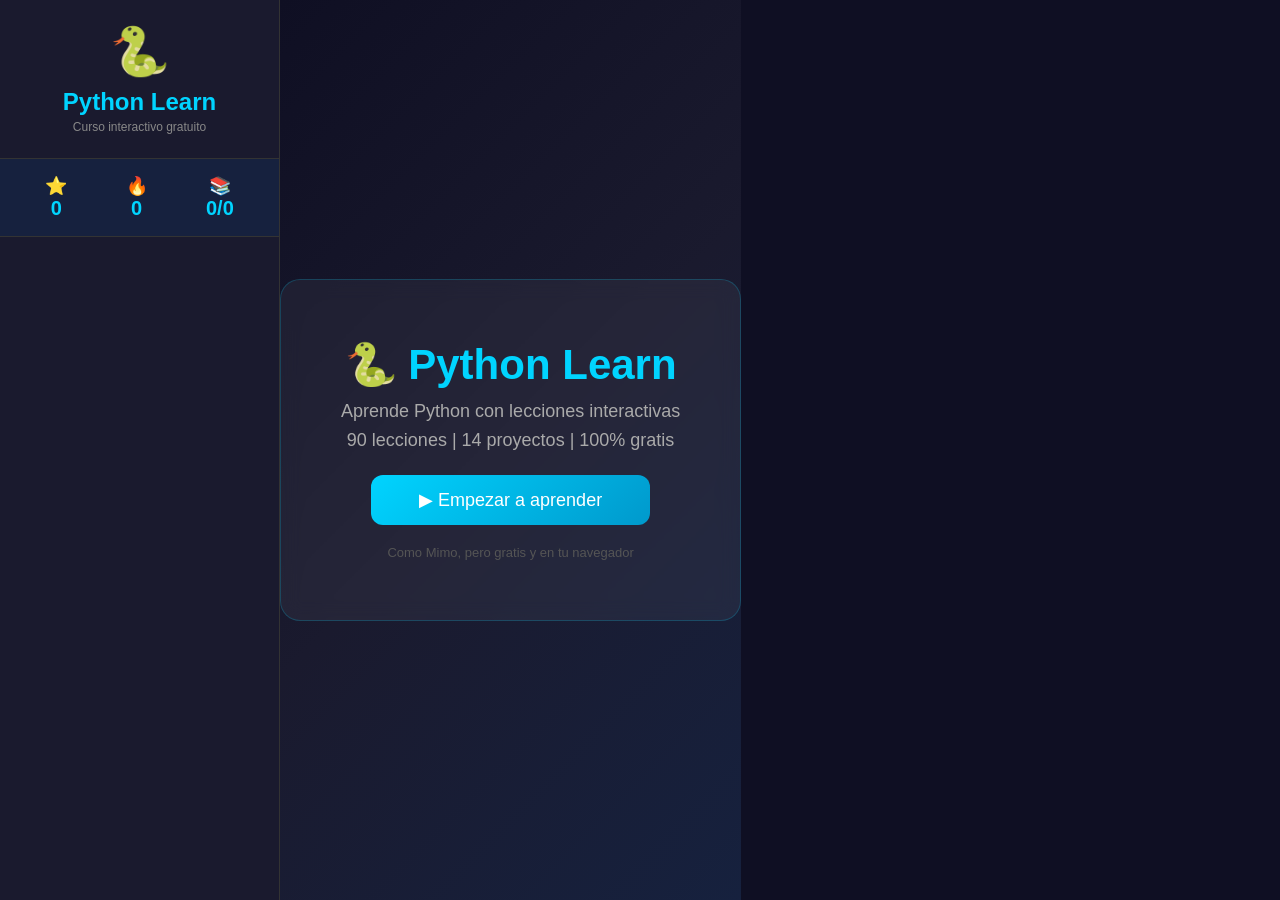
==== index.html @ ed65d41f "Deploy web app at root for GitHub Pages" ====
<!DOCTYPE html>
<html lang="es">
<head>
<meta charset="UTF-8">
<meta name="viewport" content="width=device-width, initial-scale=1.0">
<title>Python Learn - Curso Interactivo</title>
<style>
* { margin: 0; padding: 0; box-sizing: border-box; }
body { font-family: 'Segoe UI', Tahoma, sans-serif; background: #0f0f23; color: #e0e0e0; overflow: hidden; }
#app { display: flex; height: 100vh; }
.sidebar { width: 280px; background: #1a1a2e; border-right: 1px solid #333; display: flex; flex-direction: column; overflow-y: auto; }
.logo { padding: 24px 20px; text-align: center; border-bottom: 1px solid #333; }
.logo-icon { font-size: 48px; margin-bottom: 8px; }
.logo h1 { color: #00d4ff; font-size: 24px; }
.tagline { color: #888; font-size: 12px; margin-top: 4px; }
.stats { display: flex; justify-content: space-around; padding: 16px; background: #16213e; border-bottom: 1px solid #333; }
.stat-item { text-align: center; }
.stat-label { font-size: 18px; display: block; }
.stat-value { font-size: 20px; font-weight: bold; color: #00d4ff; }
.lesson-list { flex: 1; overflow-y: auto; padding: 8px; }
.lesson-item { padding: 12px 16px; margin: 4px 0; border-radius: 8px; cursor: pointer; transition: all 0.3s; }
.lesson-item:hover { background: #2a2a4a; }
.lesson-item.active { background: #0f3460; border-left: 3px solid #00d4ff; }
.lesson-item.completed { opacity: 0.6; }
.lesson-num { color: #00d4ff; font-weight: bold; font-size: 13px; }
.lesson-name { color: #e0e0e0; font-size: 14px; margin-top: 2px; }
.lesson-badge { display: inline-block; padding: 2px 8px; border-radius: 4px; font-size: 10px; margin-top: 4px; }
.badge-learn { background: #1e3a5f; color: #4fc3f7; }
.badge-practice { background: #2e7d32; color: #a5d6a7; }
.badge-project { background: #e65100; color: #ffcc80; }
.main { flex: 1; overflow-y: auto; }
.hero { display: flex; align-items: center; justify-content: center; height: 100vh; background: linear-gradient(135deg, #0f0f23 0%, #1a1a2e 50%, #16213e 100%); }
.hero-card { text-align: center; background: rgba(255,255,255,0.05); backdrop-filter: blur(10px); border-radius: 20px; padding: 60px; border: 1px solid rgba(0,212,255,0.2); max-width: 500px; }
.hero-card h2 { color: #00d4ff; font-size: 42px; margin-bottom: 12px; }
.hero-card p { color: #aaa; font-size: 18px; }
.hero-sub { color: #666; font-size: 14px; margin-top: 8px; }
.btn-primary { background: linear-gradient(135deg, #00d4ff, #0099cc); color: #fff; border: none; padding: 14px 48px; border-radius: 12px; font-size: 18px; cursor: pointer; margin-top: 24px; transition: all 0.3s; }
.btn-primary:hover { transform: scale(1.05); box-shadow: 0 4px 20px rgba(0,212,255,0.4); }
.lesson-view { padding: 24px; max-width: 800px; margin: 0 auto; }
.lesson-header { display: flex; align-items: center; margin-bottom: 24px; }
.btn-back { background: #333; color: #aaa; border: none; padding: 8px 16px; border-radius: 8px; cursor: pointer; font-size: 14px; }
.lesson-header h2 { color: #00d4ff; margin-left: 16px; font-size: 28px; }
.topic-card { background: rgba(255,255,255,0.05); border-radius: 12px; padding: 24px; margin: 16px 0; border: 1px solid #333; }
.topic-title { color: #fff; font-size: 20px; margin-bottom: 8px; }
.topic-desc { color: #888; font-size: 14px; margin-bottom: 16px; }
.exercise { background: #1e1e3a; border-radius: 8px; padding: 16px; margin: 12px 0; border-left: 3px solid #00d4ff; }
.exercise-title { color: #4fc3f7; font-size: 15px; margin-bottom: 8px; }
.exercise-hint { color: #666; font-size: 12px; margin-top: 8px; font-style: italic; }
.code-input { width: 100%; background: #0d0d1a; color: #00ff88; border: 1px solid #333; border-radius: 8px; padding: 12px; font-family: 'Consolas', monospace; font-size: 14px; margin-top: 8px; resize: vertical; min-height: 60px; }
.btn-run { background: #00d4ff; color: #fff; border: none; padding: 10px 24px; border-radius: 8px; cursor: pointer; font-size: 14px; margin-top: 8px; }
.btn-run:hover { background: #0099cc; }
.result-ok { color: #00ff88; font-weight: bold; margin-top: 8px; }
.result-error { color: #ff4444; font-weight: bold; margin-top: 8px; }
.progress-bar { height: 8px; background: #333; border-radius: 4px; margin: 12px 0; overflow: hidden; }
.progress-fill { height: 100%; background: linear-gradient(90deg, #00d4ff, #00ff88); border-radius: 4px; transition: width 0.5s; }
.lessons-grid { display: grid; grid-template-columns: repeat(auto-fill, minmax(200px, 1fr)); gap: 12px; margin-top: 16px; }
.lesson-grid-item { background: rgba(255,255,255,0.05); border-radius: 12px; padding: 16px; text-align: center; cursor: pointer; border: 1px solid #333; transition: all 0.3s; }
.lesson-grid-item:hover { border-color: #00d4ff; transform: translateY(-2px); }
.lesson-grid-item.completed { border-color: #00ff88; }
.lesson-grid-item .num { color: #00d4ff; font-size: 24px; font-weight: bold; }
.lesson-grid-item .name { color: #aaa; font-size: 12px; margin-top: 4px; }
.nav-bottom { display: flex; justify-content: space-around; padding: 16px; background: #1a1a2e; border-top: 1px solid #333; }
.nav-btn { background: none; border: none; color: #666; font-size: 20px; cursor: pointer; padding: 8px; }
.nav-btn.active { color: #00d4ff; }
</style>
</head>
<body>
<div id="app">
<nav class="sidebar">
<div class="logo">
<div class="logo-icon">🐍</div>
<h1>Python Learn</h1>
<p class="tagline">Curso interactivo gratuito</p>
</div>
<div class="stats">
<div class="stat-item"><span class="stat-label">⭐</span><span class="stat-value" id="score">0</span></div>
<div class="stat-item"><span class="stat-label">🔥</span><span class="stat-value" id="streak">0</span></div>
<div class="stat-item"><span class="stat-label">📚</span><span class="stat-value" id="progress">0/0</span></div>
</div>
<div class="lesson-list" id="lessonList"></div>
</nav>
<main class="content">
<div class="hero" id="hero">
<div class="hero-card">
<h2>🐍 Python Learn</h2>
<p>Aprende Python con lecciones interactivas</p>
<p class="hero-sub">90 lecciones | 14 proyectos | 100% gratis</p>
<button onclick="startCourse()" class="btn-primary">▶ Empezar a aprender</button>
<div style="margin-top:20px;color:#555;font-size:13px">Como Mimo, pero gratis y en tu navegador</div>
</div>
</div>
<div class="lesson-view" id="lessonView" style="display:none">
<div class="lesson-header">
<button onclick="goBack()" class="btn-back">← Volver al inicio</button>
<h2 id="lessonTitle"></h2>
</div>
<div class="progress-bar"><div class="progress-fill" id="progressFill" style="width:0%"></div></div>
<div class="lessons-grid" id="lessonsGrid"></div>
<div id="lessonDetail" style="display:none"></div>
</div>
</main>
</div>
<script src="app.js"></script>
</body>
</html>
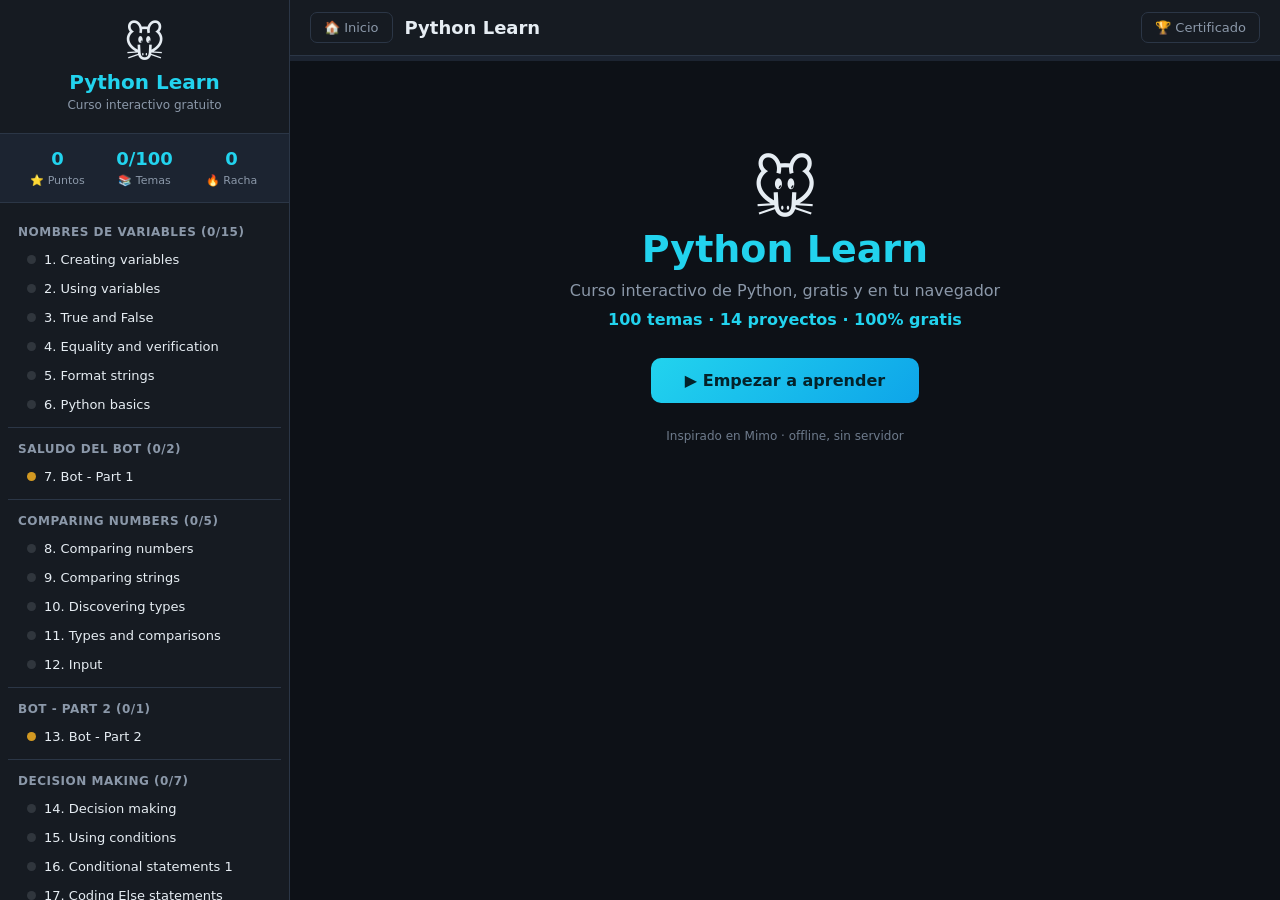
==== commit 36789af4: "Rebuild standalone web app at root" ====
--- a/index.html
+++ b/index.html
@@ -1,105 +1,257 @@
 <!DOCTYPE html>
 <html lang="es">
 <head>
-<meta charset="UTF-8">
-<meta name="viewport" content="width=device-width, initial-scale=1.0">
-<title>Python Learn - Curso Interactivo</title>
+<meta charset="utf-8">
+<meta name="viewport" content="width=device-width,initial-scale=1">
+<title>Python Learn - Curso Interactivo Gratuito</title>
 <style>
-* { margin: 0; padding: 0; box-sizing: border-box; }
-body { font-family: 'Segoe UI', Tahoma, sans-serif; background: #0f0f23; color: #e0e0e0; overflow: hidden; }
-#app { display: flex; height: 100vh; }
-.sidebar { width: 280px; background: #1a1a2e; border-right: 1px solid #333; display: flex; flex-direction: column; overflow-y: auto; }
-.logo { padding: 24px 20px; text-align: center; border-bottom: 1px solid #333; }
-.logo-icon { font-size: 48px; margin-bottom: 8px; }
-.logo h1 { color: #00d4ff; font-size: 24px; }
-.tagline { color: #888; font-size: 12px; margin-top: 4px; }
-.stats { display: flex; justify-content: space-around; padding: 16px; background: #16213e; border-bottom: 1px solid #333; }
-.stat-item { text-align: center; }
-.stat-label { font-size: 18px; display: block; }
-.stat-value { font-size: 20px; font-weight: bold; color: #00d4ff; }
-.lesson-list { flex: 1; overflow-y: auto; padding: 8px; }
-.lesson-item { padding: 12px 16px; margin: 4px 0; border-radius: 8px; cursor: pointer; transition: all 0.3s; }
-.lesson-item:hover { background: #2a2a4a; }
-.lesson-item.active { background: #0f3460; border-left: 3px solid #00d4ff; }
-.lesson-item.completed { opacity: 0.6; }
-.lesson-num { color: #00d4ff; font-weight: bold; font-size: 13px; }
-.lesson-name { color: #e0e0e0; font-size: 14px; margin-top: 2px; }
-.lesson-badge { display: inline-block; padding: 2px 8px; border-radius: 4px; font-size: 10px; margin-top: 4px; }
-.badge-learn { background: #1e3a5f; color: #4fc3f7; }
-.badge-practice { background: #2e7d32; color: #a5d6a7; }
-.badge-project { background: #e65100; color: #ffcc80; }
-.main { flex: 1; overflow-y: auto; }
-.hero { display: flex; align-items: center; justify-content: center; height: 100vh; background: linear-gradient(135deg, #0f0f23 0%, #1a1a2e 50%, #16213e 100%); }
-.hero-card { text-align: center; background: rgba(255,255,255,0.05); backdrop-filter: blur(10px); border-radius: 20px; padding: 60px; border: 1px solid rgba(0,212,255,0.2); max-width: 500px; }
-.hero-card h2 { color: #00d4ff; font-size: 42px; margin-bottom: 12px; }
-.hero-card p { color: #aaa; font-size: 18px; }
-.hero-sub { color: #666; font-size: 14px; margin-top: 8px; }
-.btn-primary { background: linear-gradient(135deg, #00d4ff, #0099cc); color: #fff; border: none; padding: 14px 48px; border-radius: 12px; font-size: 18px; cursor: pointer; margin-top: 24px; transition: all 0.3s; }
-.btn-primary:hover { transform: scale(1.05); box-shadow: 0 4px 20px rgba(0,212,255,0.4); }
-.lesson-view { padding: 24px; max-width: 800px; margin: 0 auto; }
-.lesson-header { display: flex; align-items: center; margin-bottom: 24px; }
-.btn-back { background: #333; color: #aaa; border: none; padding: 8px 16px; border-radius: 8px; cursor: pointer; font-size: 14px; }
-.lesson-header h2 { color: #00d4ff; margin-left: 16px; font-size: 28px; }
-.topic-card { background: rgba(255,255,255,0.05); border-radius: 12px; padding: 24px; margin: 16px 0; border: 1px solid #333; }
-.topic-title { color: #fff; font-size: 20px; margin-bottom: 8px; }
-.topic-desc { color: #888; font-size: 14px; margin-bottom: 16px; }
-.exercise { background: #1e1e3a; border-radius: 8px; padding: 16px; margin: 12px 0; border-left: 3px solid #00d4ff; }
-.exercise-title { color: #4fc3f7; font-size: 15px; margin-bottom: 8px; }
-.exercise-hint { color: #666; font-size: 12px; margin-top: 8px; font-style: italic; }
-.code-input { width: 100%; background: #0d0d1a; color: #00ff88; border: 1px solid #333; border-radius: 8px; padding: 12px; font-family: 'Consolas', monospace; font-size: 14px; margin-top: 8px; resize: vertical; min-height: 60px; }
-.btn-run { background: #00d4ff; color: #fff; border: none; padding: 10px 24px; border-radius: 8px; cursor: pointer; font-size: 14px; margin-top: 8px; }
-.btn-run:hover { background: #0099cc; }
-.result-ok { color: #00ff88; font-weight: bold; margin-top: 8px; }
-.result-error { color: #ff4444; font-weight: bold; margin-top: 8px; }
-.progress-bar { height: 8px; background: #333; border-radius: 4px; margin: 12px 0; overflow: hidden; }
-.progress-fill { height: 100%; background: linear-gradient(90deg, #00d4ff, #00ff88); border-radius: 4px; transition: width 0.5s; }
-.lessons-grid { display: grid; grid-template-columns: repeat(auto-fill, minmax(200px, 1fr)); gap: 12px; margin-top: 16px; }
-.lesson-grid-item { background: rgba(255,255,255,0.05); border-radius: 12px; padding: 16px; text-align: center; cursor: pointer; border: 1px solid #333; transition: all 0.3s; }
-.lesson-grid-item:hover { border-color: #00d4ff; transform: translateY(-2px); }
-.lesson-grid-item.completed { border-color: #00ff88; }
-.lesson-grid-item .num { color: #00d4ff; font-size: 24px; font-weight: bold; }
-.lesson-grid-item .name { color: #aaa; font-size: 12px; margin-top: 4px; }
-.nav-bottom { display: flex; justify-content: space-around; padding: 16px; background: #1a1a2e; border-top: 1px solid #333; }
-.nav-btn { background: none; border: none; color: #666; font-size: 20px; cursor: pointer; padding: 8px; }
-.nav-btn.active { color: #00d4ff; }
+*{margin:0;padding:0;box-sizing:border-box}
+:root{--bg:#0d1117;--panel:#161b22;--panel2:#1c2431;--line:#2b3646;--txt:#e6edf3;--dim:#8b98a9;--cyan:#22d3ee;--green:#3fb950;--yel:#d29922;--pur:#a371f7;--red:#f85149}
+body{font-family:system-ui,-apple-system,"Segoe UI",Roboto,sans-serif;background:var(--bg);color:var(--txt)}
+button{font-family:inherit;cursor:pointer}
+#layout{display:flex;min-height:100vh}
+aside{width:290px;flex-shrink:0;background:var(--panel);border-right:1px solid var(--line);display:flex;flex-direction:column;position:sticky;top:0;height:100vh}
+.brand{padding:20px;border-bottom:1px solid var(--line);text-align:center}
+.brand .logo{font-size:40px}
+.brand h1{font-size:20px;color:var(--cyan);margin-top:4px}
+.brand small{color:var(--dim);font-size:12px}
+.hud{display:grid;grid-template-columns:repeat(3,1fr);padding:14px;background:var(--panel2);border-bottom:1px solid var(--line);text-align:center}
+.hud b{display:block;font-size:18px;color:var(--cyan)}
+.hud span{font-size:11px;color:var(--dim)}
+#secList{flex:1;overflow-y:auto;padding:8px}
+.sec{border-bottom:1px solid var(--line);padding:8px 10px}
+.sec h3{font-size:12px;color:var(--dim);text-transform:uppercase;letter-spacing:.5px;margin:6px 0}
+.sec a{display:flex;gap:8px;align-items:center;padding:7px 9px;border-radius:6px;color:var(--txt);text-decoration:none;font-size:13px}
+.sec a:hover{background:var(--panel2)}
+.sec a.on{background:#1f6feb33;border-left:3px solid var(--cyan)}
+.dot{width:9px;height:9px;border-radius:50%;background:#30363d;flex-shrink:0}
+.dot.done{background:var(--green)}
+.dot.proj{background:var(--yel)}
+main{flex:1;min-width:0;display:flex;flex-direction:column}
+#top{display:flex;align-items:center;gap:12px;padding:12px 20px;border-bottom:1px solid var(--line);background:var(--panel);position:sticky;top:0;z-index:5}
+#top h2{font-size:18px;flex:1}
+.ghost{background:transparent;border:1px solid var(--line);color:var(--dim);padding:7px 13px;border-radius:7px;font-size:13px}
+.ghost:hover{border-color:var(--cyan);color:var(--cyan)}
+.bar{height:5px;background:var(--panel2)}
+.bar div{height:100%;background:linear-gradient(90deg,var(--cyan),var(--green));transition:width .4s}
+#body{flex:1;padding:22px;max-width:920px;width:100%;margin:0 auto}
+.hero{text-align:center;padding:70px 20px}
+.hero h2{font-size:38px;color:var(--cyan)}
+.hero p{color:var(--dim);margin:10px 0}
+.btn{background:linear-gradient(135deg,#22d3ee,#0ea5e9);border:0;color:#04222a;font-weight:700;padding:13px 34px;border-radius:10px;font-size:16px}
+.btn:hover{filter:brightness(1.1)}
+.card{background:var(--panel);border:1px solid var(--line);border-radius:12px;padding:20px;margin-bottom:16px}
+.card h3{color:#fff;font-size:19px;margin-bottom:6px}
+.card .desc{color:var(--dim);font-size:14px}
+.badge{display:inline-block;padding:2px 9px;border-radius:20px;font-size:11px;font-weight:600}
+.b-learn{background:#1f4b7355;color:#58a6ff}
+.b-prac{background:#2d6a3555;color:var(--green)}
+.b-proj{background:#6b4a1455;color:var(--yel)}
+pre{background:#010409;border:1px solid var(--line);border-radius:9px;padding:14px;overflow-x:auto;font-family:Consolas,Monaco,monospace;font-size:13px;color:#7ee787;line-height:1.6}
+.ex{background:var(--panel2);border-left:3px solid var(--cyan);border-radius:0 9px 9px 0;padding:14px;margin:12px 0}
+.ex .q{font-weight:600;margin-bottom:8px}
+.ex .h{color:var(--dim);font-size:13px;margin-top:8px}
+.ex .h b{color:var(--yel)}
+textarea{width:100%;background:#010409;color:#7ee787;border:1px solid var(--line);border-radius:8px;padding:11px;font-family:Consolas,Monaco,monospace;font-size:13px;min-height:70px;resize:vertical}
+textarea:focus{outline:none;border-color:var(--cyan)}
+.row{display:flex;gap:8px;margin-top:9px;flex-wrap:wrap}
+.ok{color:var(--green);font-weight:600;margin-top:8px}
+.no{color:var(--red);font-weight:600;margin-top:8px}
+.nav{display:flex;gap:9px;margin-top:18px;flex-wrap:wrap}
+.grid{display:grid;grid-template-columns:repeat(auto-fill,minmax(150px,1fr));gap:11px}
+.tcard{background:var(--panel2);border:1px solid var(--line);border-radius:10px;padding:15px;text-align:center}
+.tcard:hover{border-color:var(--cyan)}
+.tcard.ok{border-color:var(--green)}
+.tcard .n{font-size:19px;font-weight:700;color:var(--cyan)}
+.tcard.ok .n{color:var(--green)}
+.tcard .t{font-size:12px;color:var(--dim);margin-top:5px}
+.gridlessons{display:grid;grid-template-columns:repeat(auto-fill,minmax(190px,1fr));gap:11px}
+.lcard{background:var(--panel2);border:1px solid var(--line);border-radius:10px;padding:15px;text-align:center}
+.lcard:hover{border-color:var(--cyan)}
+.lcard .n{font-size:22px;font-weight:700;color:var(--cyan)}
+.lcard .t{font-size:12px;color:var(--dim);margin:5px 0}
+.cert{text-align:center;padding:44px;background:linear-gradient(135deg,#161b22,#1f2937);border:2px solid var(--yel);border-radius:14px}
+.cert h2{color:var(--yel);font-size:28px}
+.cert p{color:var(--dim);margin:9px 0}
+@media(max-width:800px){#layout{flex-direction:column}aside{width:100%;height:auto;position:relative}#secList{max-height:210px}#body{padding:15px}.hero h2{font-size:27px}}
 </style>
 </head>
 <body>
-<div id="app">
-<nav class="sidebar">
-<div class="logo">
-<div class="logo-icon">🐍</div>
-<h1>Python Learn</h1>
-<p class="tagline">Curso interactivo gratuito</p>
-</div>
-<div class="stats">
-<div class="stat-item"><span class="stat-label">⭐</span><span class="stat-value" id="score">0</span></div>
-<div class="stat-item"><span class="stat-label">🔥</span><span class="stat-value" id="streak">0</span></div>
-<div class="stat-item"><span class="stat-label">📚</span><span class="stat-value" id="progress">0/0</span></div>
-</div>
-<div class="lesson-list" id="lessonList"></div>
-</nav>
-<main class="content">
-<div class="hero" id="hero">
-<div class="hero-card">
-<h2>🐍 Python Learn</h2>
-<p>Aprende Python con lecciones interactivas</p>
-<p class="hero-sub">90 lecciones | 14 proyectos | 100% gratis</p>
-<button onclick="startCourse()" class="btn-primary">▶ Empezar a aprender</button>
-<div style="margin-top:20px;color:#555;font-size:13px">Como Mimo, pero gratis y en tu navegador</div>
-</div>
-</div>
-<div class="lesson-view" id="lessonView" style="display:none">
-<div class="lesson-header">
-<button onclick="goBack()" class="btn-back">← Volver al inicio</button>
-<h2 id="lessonTitle"></h2>
-</div>
-<div class="progress-bar"><div class="progress-fill" id="progressFill" style="width:0%"></div></div>
-<div class="lessons-grid" id="lessonsGrid"></div>
-<div id="lessonDetail" style="display:none"></div>
-</div>
+<div id="layout">
+<aside>
+  <div class="brand">
+    <div class="logo">&#128045;</div>
+    <h1>Python Learn</h1>
+    <small>Curso interactivo gratuito</small>
+  </div>
+  <div class="hud">
+    <div><b id="hScore">0</b><span>&#11088; Puntos</span></div>
+    <div><b id="hDone">0</b><span>&#128218; Temas</span></div>
+    <div><b id="hStreak">0</b><span>&#128293; Racha</span></div>
+  </div>
+  <div id="secList"></div>
+</aside>
+<main>
+  <div id="top">
+    <button class="ghost" onclick="goHome()">&#127968; Inicio</button>
+    <h2 id="ttl">Python Learn</h2>
+    <button class="ghost" onclick="showCert()">&#127942; Certificado</button>
+  </div>
+  <div class="bar"><div id="pfill" style="width:0%"></div></div>
+  <div id="body"></div>
 </main>
 </div>
-<script src="app.js"></script>
+<script>
+var COURSE = {"1": {"title": "Creating variables", "exercises": [{"question": "Create a variable 'name' with your name and print it", "answer": "name = \"Ana\"\nprint(name)", "hint": "Use assignment and print()"}], "topics": [{"title": "Nombres de variables", "description": "Elige nombres descriptivos para tus variables", "exercises": [{"question": "name = \"Ana\"\nprint(name)", "answer": "Use meaningful variable names", "hint": "Follow Python naming rules"}]}, {"title": "Valores de variables", "description": "Asigna diferentes tipos de datos", "exercises": [{"question": "age = 25\nheight = 1.70\nprint(age, height)", "answer": "Assign int, float, string", "hint": "Each variable holds one value"}]}, {"title": "Consola", "description": "Usa print() para mostrar valores", "exercises": [{"question": "print(\"Hello World\")", "answer": "Use print() function", "hint": "Text must be inside quotes"}]}]}, "2": {"title": "Using variables", "exercises": [{"question": "Create a=5 and b=3, print sum and difference", "answer": "a = 5\nb = 3\nprint(a + b)\nprint(a - b)", "hint": "Assign then use + and -"}], "topics": [{"title": "Operaciones con variables", "description": "Suma, resta, multiplica y divide", "exercises": [{"question": "a = 10\nb = 3\nprint(a + b, a - b, a * b, a / b)", "answer": "Use + - * / operators", "hint": "Operators work like math"}]}, {"title": "Reasignación", "description": "Cambia el valor de una variable", "exercises": [{"question": "x = 5\nx = 10\nprint(x)", "answer": "Just assign a new value", "hint": "Variables can change"}]}]}, "3": {"title": "True and False", "exercises": [{"question": "Create a boolean 'is_raining' and print it", "answer": "is_raining = True\nprint(is_raining)", "hint": "Use True or False"}], "topics": [{"title": "Verdadero y falso", "description": "Entiende los valores booleanos", "exercises": [{"question": "is_active = True\nprint(is_active)", "answer": "Use True or False (capital)", "hint": "Only two possible values"}]}, {"title": "Comparaciones booleanas", "description": "Compara valores para obtener True/False", "exercises": [{"question": "print(5 > 3)\nprint(5 == 5)\nprint(5 != 3)", "answer": "Use >, ==, != operators", "hint": "Comparison returns True or False"}]}]}, "4": {"title": "Equality and verification", "exercises": [{"question": "Check if 10 equals 10", "answer": "print(10 == 10)", "hint": "Use == for equality"}], "topics": [{"title": "Igualdad", "description": "Compara si dos valores son iguales", "exercises": [{"question": "print(10 == 10)\nprint(10 == 5)", "answer": "Use == for equality", "hint": "Double equals sign"}]}, {"title": "Desigualdad", "description": "Compara si valores son diferentes", "exercises": [{"question": "print(10 != 5)\nprint(10 != 10)", "answer": "Use != for inequality", "hint": "Not equal operator"}]}, {"title": "Mayor y menor", "description": "Compara tamaño de valores", "exercises": [{"question": "print(5 > 3)\nprint(3 < 5)\nprint(5 >= 5)", "answer": "Use >, <, >=, <=", "hint": "Greater than, less than operators"}]}]}, "5": {"title": "Format strings", "exercises": [{"question": "Create fruit variable, print 'I love <fruit>'", "answer": "fruit = \"apple\"\nprint(f\"I love {fruit}\")", "hint": "Use f-string"}], "topics": [{"title": "F-strings", "description": "Inserta variables dentro de texto", "exercises": [{"question": "name = \"Ana\"\nprint(f\"Hello {name}\")", "answer": "Use f before the string", "hint": "Curly braces {} hold variables"}]}, {"title": "Métodos de texto", "description": "Transforma strings con métodos", "exercises": [{"question": "text = \"hello\"\nprint(text.upper())\nprint(text.capitalize())", "answer": "Use .upper(), .lower(), .capitalize()", "hint": "Methods come after dot"}]}]}, "6": {"title": "Python basics", "exercises": [{"question": "Create name, age, city and print formatted", "answer": "name = \"Ana\"\nage = 25\ncity = \"Lima\"\nprint(f\"I am {name}, {age} from {city}\")", "hint": "Use f-strings"}], "type": "PRACTICE", "topics": [{"title": "Tipos de datos", "description": "Identifica int, float, bool, str", "exercises": [{"question": "print(type(10))\nprint(type(3.14))\nprint(type(True))\nprint(type(\"text\"))", "answer": "Use type() function", "hint": "Each type is different"}]}, {"title": "Conversiones", "description": "Convierte entre tipos de datos", "exercises": [{"question": "print(int(\"5\"))\nprint(float(3))\nprint(str(10))", "answer": "Use int(), float(), str()", "hint": "Convert between types"}]}, {"title": "Consolidación", "description": "Practica todos los conceptos básicos", "exercises": [{"question": "name = \"Ana\"\nage = 25\nprint(f\"{name} is {age}\")", "answer": "Combine all concepts", "hint": "Practice makes perfect"}]}]}, "7": {"title": "Bot - Part 1", "exercises": [{"question": "Build a bot that greets the user", "answer": "name = input(\"What is your name? \")\nprint(f\"Hello, {name}! Nice to meet you!\")\nprint(\"I am your Python bot. How can I help?\")", "hint": "Use input() and f-string"}], "type": "PROJECT_GUIDED", "project_part": 1, "project_code": "print('Bot: Hello!')\nname = input('Bot: What is your name? ')\nprint(f'Bot: Nice to meet you, {name}!')\nprint('I am your Python bot. How can I help?')\n", "topics": [{"title": "Saludo del bot", "description": "Crea un bot que saluda", "exercises": [{"question": "name = input(\"What is your name? \")\nprint(f\"Hello, {name}!\")", "answer": "Use input() and f-string", "hint": "input() gets user text"}]}, {"title": "Interacción básica", "description": "Haz que el bot responda", "exercises": [{"question": "name = input(\"Name: \")\nprint(f\"Nice to meet you, {name}!\")\nprint(\"I am your Python bot.\")", "answer": "Multiple print() calls", "hint": "Build a conversation flow"}]}]}, "8": {"title": "Comparing numbers", "exercises": [{"question": "Check if number is positive, negative, or zero", "answer": "num = int(input(\"Num: \"))\nif num > 0:\n    print(\"Positive\")\nelif num < 0:\n    print(\"Negative\")\nelse:\n    print(\"Zero\")", "hint": "Use if/elif/else"}]}, "9": {"title": "Comparing strings", "exercises": [{"question": "Ask for name, check if 'Ana'", "answer": "name = input(\"Your name: \")\nif name.lower() == \"ana\":\n    print(\"Hello Ana!\")\nelse:\n    print(f\"Hello {name}!\")", "hint": "Use .lower()"}]}, "10": {"title": "Discovering types", "exercises": [{"question": "Create vars of each type and print types", "answer": "x=10; y=\"hello\"; z=3.14; w=True\nprint(type(x)); print(type(y)); print(type(z)); print(type(w))", "hint": "Use type() function"}]}, "11": {"title": "Types and comparisons", "exercises": [{"question": "Ask two numbers, convert, print larger", "answer": "a = int(input(\"First: \")); b = int(input(\"Second: \"))\nif a > b: print(f\"{a} larger\")\nelif b > a: print(f\"{b} larger\")\nelse: print(\"Equal\")", "hint": "Use int() to convert"}], "type": "PRACTICE"}, "12": {"title": "Input", "exercises": [{"question": "Ask name and age, print greeting", "answer": "name = input(\"Your name: \")\nage = int(input(\"Your age: \"))\nprint(f\"Hello {name}! You are {age}.\"", "hint": "Use input() and f-string"}]}, "13": {"title": "Bot - Part 2", "exercises": [{"question": "Build interactive bot conversation", "answer": "print(\"Bot: Hello!\")\nname = input(\"Bot: What is your name? \")\nprint(f\"Bot: Nice to meet you, {name}!\")\nmood = input(\"Bot: How are you? \")\nif mood.lower() == \"good\":\n    print(\"Bot: Great!\")\nelse:\n    print(\"Bot: Hope you feel better!\")\nprint(f\"Bot: Goodbye {name}!\")", "hint": "Use input() and if/else"}], "type": "PROJECT_GUIDED", "project_part": 2, "project_code": "print('Bot: Hello!')\nname = input('Bot: What is your name? ')\nprint(f'Bot: Nice to meet you, {name}!')\nmood = input('Bot: How are you? ')\nif mood.lower() == 'good':\n    print('Bot: Great!')\nelse:\n    print('Bot: Hope you feel better!')\nprint(f'Bot: Goodbye {name}!')\n"}, "14": {"title": "Decision making", "exercises": [{"question": "Check if number is even or odd", "answer": "num = int(input(\"Num: \"))\nif num % 2 == 0:\n    print(\"Even\")\nelse:\n    print(\"Odd\")", "hint": "Use % modulo"}]}, "15": {"title": "Using conditions", "exercises": [{"question": "Check multiple criteria", "answer": "age = int(input(\"Age: \"))\nif age >= 18 and age < 65:\n    print(\"Working adult\")\nelif age >= 65:\n    print(\"Senior\")\nelse:\n    print(\"Minor\")", "hint": "Use and/or"}]}, "16": {"title": "Conditional statements 1", "exercises": [{"question": "Write access level checker", "answer": "level = input(\"Level (admin/user): \")\nif level.lower() == \"admin\":\n    print(\"Full access\")\nelse:\n    print(\"Limited access\")", "hint": "Use if/else with strings"}], "type": "PRACTICE"}, "17": {"title": "Coding Else statements", "exercises": [{"question": "Create calculator with if/elif/else", "answer": "op = input(\"Op (+,-,*,/): \")\na = float(input(\"A: \")); b = float(input(\"B: \"))\nif op == \"+\": print(a+b)\nelif op == \"-\": print(a-b)\nelif op == \"*\": print(a*b)\nelse: print(a/b)", "hint": "Chain if/elif/else"}]}, "18": {"title": "Adding Elif", "exercises": [{"question": "Create grading system", "answer": "score = int(input(\"Score: \"))\nif score >= 90: print(\"A\")\nelif score >= 80: print(\"B\")\nelif score >= 70: print(\"C\")\nelse: print(\"F\")", "hint": "Use elif for ranges"}]}, "19": {"title": "Using complex decisions", "exercises": [{"question": "Combine and/or/not", "answer": "temp = int(input(\"Temp: \")); rain = input(\"Rain? (yes/no): \")\nif temp > 30 and rain.lower() != \"yes\":\n    print(\"Hot and sunny!\")\nelif temp < 10 or rain.lower() == \"yes\":\n    print(\"Cold or rainy\")\nelse:\n    print(\"Pleasant\")", "hint": "Combine and/or/not"}]}, "20": {"title": "Conditional statements 2", "exercises": [{"question": "Create login checker", "answer": "user = input(\"Username: \"); p = input(\"Password: \")\nif user == \"admin\" and p == \"1234\":\n    print(\"Access granted\")\nelse:\n    print(\"Access denied\")", "hint": "Combine checks"}], "type": "PRACTICE"}, "21": {"title": "Rock Paper Scissors - Part 1", "exercises": [{"question": "Build RPS game logic", "answer": "import random\noptions = [\"rock\",\"paper\",\"scissors\"]\npc = random.choice(options)\nyou = input(\"rock/paper/scissors: \")\nprint(f\"PC: {pc}\")\nif you == pc: print(\"Tie!\")\nelif (you==\"rock\" and pc==\"scissors\") or (you==\"paper\" and pc==\"rock\") or (you==\"scissors\" and pc==\"paper\"):\n    print(\"You win!\")\nelse: print(\"PC wins!\")", "hint": "Use random.choice() and if/elif"}], "type": "PROJECT_GUIDED", "project_part": 1, "project_code": "import random\noptions = ['rock','paper','scissors']\npc = random.choice(options)\nyou = input('rock/paper/scissors: ')\nprint(f'PC: {pc}')\nif you == pc: print('Tie!')\nelif (you=='rock' and pc=='scissors') or (you=='paper' and pc=='rock') or (you=='scissors' and pc=='paper'):\n    print('You win!')\nelse: print('PC wins!')\n"}, "22": {"title": "Auto-assignment and operators", "exercises": [{"question": "Use +=, -=, *=", "answer": "x = 10\nx += 5\nx -= 3\nx *= 2\nprint(x)", "hint": "Use += -= *= operators"}]}, "23": {"title": "While loops", "exercises": [{"question": "Count from 1 to 5", "answer": "i = 1\nwhile i <= 5:\n    print(i)\n    i += 1", "hint": "Use while with counter"}]}, "24": {"title": "Stopping while loops", "exercises": [{"question": "Use break to stop early", "answer": "while True:\n    cmd = input(\"Enter (quit to stop): \")\n    if cmd == \"quit\": break\n    print(f\"You said: {cmd}\")\nprint(\"Loop stopped!\")", "hint": "Use break statement"}]}, "25": {"title": "Loops 1", "exercises": [{"question": "Sum 1 to 10 using while", "answer": "s = 0; i = 1\nwhile i <= 10:\n    s += i; i += 1\nprint(f\"Sum: {s}\")", "hint": "Use while and +="}], "type": "PRACTICE"}, "26": {"title": "While loop control", "exercises": [{"question": "Use continue and break", "answer": "i = 0\nwhile i < 10:\n    i += 1\n    if i % 2 == 0: continue\n    if i > 7: break\n    print(i)", "hint": "Use continue and break"}]}, "27": {"title": "For loops", "exercises": [{"question": "Iterate over a list", "answer": "fruits = [\"apple\",\"banana\",\"cherry\"]\nfor f in fruits:\n    print(f)", "hint": "Use for to iterate"}]}, "28": {"title": "Loops 2", "exercises": [{"question": "Find max in a list", "answer": "nums = [3,7,2,9,1]\nmax_val = nums[0]\nfor n in nums:\n    if n > max_val: max_val = n\nprint(f\"Max: {max_val}\")", "hint": "Use for loop with if"}], "type": "PRACTICE"}, "29": {"title": "Advanced loop control", "exercises": [{"question": "Use else clause with loops", "answer": "for i in range(5):\n    if i == 3: break\n    print(i)\nelse:\n    print(\"Completed!\")\nprint(\"Done!\")", "hint": "Use loop else clause"}]}, "30": {"title": "Loops 3", "exercises": [{"question": "Multiplication table", "answer": "for i in range(1, 6):\n    for j in range(1, 6):\n        print(f\"{i*j:4}\", end=\"\")\n    print()", "hint": "Use nested for loops"}], "type": "PRACTICE"}, "31": {"title": "Rock Paper Scissors - Part 2", "exercises": [{"question": "Play best of 3", "answer": "import random\noptions = [\"rock\",\"paper\",\"scissors\"]\nscore = 0\nfor _ in range(3):\n    pc = random.choice(options)\n    you = input(\"rock/paper/scissors: \")\n    if you == pc: print(\"Tie!\")\n    elif (you==\"rock\" and pc==\"scissors\") or (you==\"paper\" and pc==\"rock\") or (you==\"scissors\" and pc==\"paper\"):\n        score += 1; print(\"You win!\")\n    else: print(\"PC wins!\")\nprint(f\"Final: {score}/3\")", "hint": "Use for loop for 3 rounds"}], "type": "PROJECT_GUIDED", "project_part": 2, "project_code": "import random\noptions = ['rock','paper','scissors']\nscore = 0\nfor _ in range(3):\n    pc = random.choice(options)\n    you = input('rock/paper/scissors: ')\n    if you == pc: print('Tie!')\n    elif (you=='rock' and pc=='scissors') or (you=='paper' and pc=='rock') or (you=='scissors' and pc=='paper'):\n        score += 1; print('You win!')\n    else: print('PC wins!')\nprint(f'Final: {score}/3')\n"}, "32": {"title": "Grouping data in lists", "exercises": [{"question": "Create a list of 5 favorite foods", "answer": "foods = [\"pizza\",\"sushi\",\"tacos\",\"pasta\",\"burger\"]\nprint(foods)", "hint": "Create a list with []"}]}, "33": {"title": "Changing data in lists", "exercises": [{"question": "Change an element", "answer": "fruits = [\"apple\",\"banana\",\"cherry\"]\nfruits[1] = \"blueberry\"\nprint(fruits)", "hint": "Use index assignment"}]}, "34": {"title": "Updating lists", "exercises": [{"question": "Add and remove elements", "answer": "fruits = [\"apple\",\"banana\"]\nfruits.append(\"cherry\")\nfruits.insert(1, \"mango\")\nfruits.remove(\"banana\")\nprint(fruits)", "hint": "Use append/insert/remove"}]}, "35": {"title": "Organizing data 1", "exercises": [{"question": "Sort a list", "answer": "nums = [5,2,8,1,9]\nnums.sort()\nprint(nums)", "hint": "Use .sort()"}], "type": "PRACTICE"}, "36": {"title": "Looping over lists", "exercises": [{"question": "Process list elements", "answer": "numbers = [10,20,30,40,50]\nfor n in numbers:\n    print(n * 2)", "hint": "Use for to iterate"}]}, "37": {"title": "Deciding with lists", "exercises": [{"question": "Check if item exists", "answer": "fruits = [\"apple\",\"banana\",\"cherry\"]\nitem = input(\"Search: \")\nif item in fruits:\n    print(f\"{item} found!\")\nelse:\n    print(f\"{item} not found\")", "hint": "Use \"in\" operator"}]}, "38": {"title": "Organizing data 2", "exercises": [{"question": "Reverse and sort", "answer": "nums = [3,1,4,1,5,9]\nnums.reverse()\nnums.sort()\nprint(nums)", "hint": "Use .reverse() and .sort()"}], "type": "PRACTICE"}, "39": {"title": "To-Do List - Part 1", "exercises": [{"question": "Create a basic to-do list", "answer": "tasks = []\nwhile True:\n    task = input(\"Add task (or quit): \")\n    if task == \"quit\": break\n    tasks.append(task)\n    print(f\"Task added: {task}\")\nprint(f\"Total: {len(tasks)}\")", "hint": "Use list and while"}], "type": "PROJECT_GUIDED", "project_part": 1, "project_code": "tasks = []\nwhile True:\n    task = input('Add task (or quit): ')\n    if task == 'quit': break\n    tasks.append(task)\n    print(f'Task added: {task}')\nprint(f'Total: {len(tasks)}')\n"}, "40": {"title": "Finding extreme data", "exercises": [{"question": "Find max, min, average", "answer": "nums = [10,5,8,3,12]\nprint(f\"Max: {max(nums)}\")\nprint(f\"Min: {min(nums)}\")\nprint(f\"Avg: {sum(nums)/len(nums):.2f}\")", "hint": "Use max/min/sum/len"}]}, "41": {"title": "Sorting data", "exercises": [{"question": "Sort in different ways", "answer": "names = [\"Carlos\",\"Ana\",\"Bob\"]\nnames.sort()\nprint(names)\nnames.sort(reverse=True)\nprint(names)", "hint": "Use .sort() with reverse"}]}, "42": {"title": "Using Lists 1", "exercises": [{"question": "Grocery list analysis", "answer": "grocery = [\"milk\",\"eggs\",\"bread\",\"milk\",\"cheese\"]\nprint(f\"Total: {len(grocery)}\")\nprint(f\"Unique: {len(set(grocery))}\")", "hint": "Use len(), count(), set()"}], "type": "PRACTICE"}, "43": {"title": "Adding list elements", "exercises": [{"question": "Combine lists", "answer": "list1 = [1,2,3]\nlist2 = [4,5,6]\nlist1.extend(list2)\nprint(list1)", "hint": "Use extend() or +"}]}, "44": {"title": "Counting elements", "exercises": [{"question": "Count occurrences", "answer": "colors = [\"red\",\"blue\",\"red\",\"green\",\"red\"]\nprint(f\"Red: {colors.count('red')}\")", "hint": "Use .count() method"}]}, "45": {"title": "Using Lists 2", "exercises": [{"question": "Filter and transform", "answer": "nums = [1,2,3,4,5]\nevens = [n for n in nums if n % 2 == 0]\nprint(f\"Evens: {evens}\")", "hint": "Use list comprehension"}], "type": "PRACTICE"}, "46": {"title": "To-Do List - Part 2", "exercises": [{"question": "Add menu and delete tasks", "answer": "tasks = []\nwhile True:\n    print(\"\\n1.Add 2.Remove 3.Show 4.Quit\")\n    cmd = input(\"Choose: \")\n    if cmd == \"1\": tasks.append(input(\"Task: \"))\n    elif cmd == \"2\":\n        if tasks: tasks.pop(int(input(\"Num: \"))-1)\n    elif cmd == \"3\": print(tasks)\n    elif cmd == \"4\": break", "hint": "Use while with menu"}], "type": "PROJECT_GUIDED", "project_part": 2, "project_code": "tasks = []\nwhile True:\n    print('\\n1.Add 2.Remove 3.Show 4.Quit')\n    cmd = input('Choose: ')\n    if cmd == '1': tasks.append(input('Task: '))\n    elif cmd == '2':\n        if tasks: tasks.pop(int(input('Num: '))-1)\n    elif cmd == '3': print(tasks)\n    elif cmd == '4': break\n"}, "47": {"title": "Reusing code with functions", "exercises": [{"question": "Create a greet function", "answer": "def greet(name):\n    return f\"Hello, {name}!\"\nprint(greet(\"Ana\"))", "hint": "Use def and return"}]}, "48": {"title": "Creating parameters", "exercises": [{"question": "Create function with parameters", "answer": "def add(a, b):\n    return a + b\nprint(add(3, 5))", "hint": "Define parameters"}]}, "49": {"title": "Return values", "exercises": [{"question": "Return multiple values", "answer": "def stats(nums):\n    return max(nums), min(nums), sum(nums)/len(nums)\nm, n, avg = stats([1,2,3,4,5])", "hint": "Use return with multiple values"}]}, "50": {"title": "Using multiple parameters", "exercises": [{"question": "Function with many parameters", "answer": "def describe(name, age, city):\n    return f\"{name} is {age}, lives in {city}\"\nprint(describe(\"Ana\", 25, \"Lima\"))", "hint": "Use multiple parameters"}]}, "51": {"title": "Understanding functions", "exercises": [{"question": "Understand scope", "answer": "x = 10\ndef show():\n    x = 5\n    print(f\"Inside: {x}\")\nshow()\nprint(f\"Outside: {x}\")", "hint": "Local vs global scope"}]}, "52": {"title": "Functions 1", "exercises": [{"question": "Check if string is palindrome", "answer": "def is_palindrome(s):\n    return s == s[::-1]\nprint(is_palindrome(\"radar\"))", "hint": "Use slicing"}], "type": "PRACTICE"}, "53": {"title": "Food Ordering System - Part 1", "exercises": [{"question": "Build Italian food ordering", "answer": "menu = {\"pizza\": 10, \"pasta\": 8, \"salad\": 5}\nprint(\"Menu:\")\nfor item, price in menu.items():\n    print(f\"  {item}: ${price}\")\norder = input(\"What would you like? \")\nif order in menu:\n    print(f\"Your {order} costs ${menu[order]}\")\nelse:\n    print(\"Not on menu\")", "hint": "Use dict and for loop"}], "type": "PROJECT_GUIDED", "project_part": 1, "project_code": "menu = {'pizza': 10, 'pasta': 8, 'salad': 5}\nprint('Menu:')\nfor item, price in menu.items():\n    print(f'  {item}: ${price}')\norder = input('What would you like? ')\nif order in menu:\n    print(f'Your {order} costs ${menu[order]}')\nelse:\n    print('Not on menu')\n"}, "54": {"title": "Functions and variable scope", "exercises": [{"question": "Use global keyword", "answer": "count = 0\ndef increment():\n    global count\n    count += 1\nincrement()\nprint(count)", "hint": "Use global keyword"}]}, "55": {"title": "Deciding with functions", "exercises": [{"question": "If/else inside functions", "answer": "def access_level(age):\n    if age >= 18: return \"Adult\"\n    elif age >= 13: return \"Teen\"\n    else: return \"Child\"\nprint(access_level(25))", "hint": "Return from function"}]}, "56": {"title": "Functions with lists", "exercises": [{"question": "Process list in function", "answer": "def double_all(nums):\n    return [n * 2 for n in nums]\nprint(double_all([1,2,3]))", "hint": "Use list comprehension in function"}]}, "57": {"title": "Functions with loops", "exercises": [{"question": "Use loops inside functions", "answer": "def countdown(n):\n    while n > 0:\n        print(n)\n        n -= 1\ncountdown(5)", "hint": "Use while in function"}]}, "58": {"title": "Functions 2", "exercises": [{"question": "Calculate factorial", "answer": "def factorial(n):\n    result = 1\n    for i in range(1, n+1):\n        result *= i\n    return result\nprint(factorial(5))", "hint": "Use loop in function"}], "type": "PRACTICE"}, "59": {"title": "Food Ordering System - Part 2", "exercises": [{"question": "Add diverse cuisines", "answer": "cuisines = {\"italian\": {\"pizza\": 10, \"pasta\": 8}, \"mexican\": {\"taco\": 5, \"burrito\": 8}, \"japanese\": {\"sushi\": 12, \"ramen\": 9}}\nfor cuisine, items in cuisines.items():\n    print(f\"{cuisine.title()}:\")\n    for item, price in items.items():\n        print(f\"  {item}: ${price}\")\nprint(f\"Total: {len(cuisines)} cuisines\")", "hint": "Nested dicts and loops"}], "type": "PROJECT_GUIDED", "project_part": 2, "project_code": "cuisines = {'italian': {'pizza': 10, 'pasta': 8}, 'mexican': {'taco': 5, 'burrito': 8}, 'japanese': {'sushi': 12, 'ramen': 9}}\nfor cuisine, items in cuisines.items():\n    print(f'\\n{cuisine.title()}:')\n    for item, price in items.items():\n        print(f'  {item}: ${price}')\nprint(f'Total cuisines: {len(cuisines)}')\n"}, "60": {"title": "Creating tuples", "exercises": [{"question": "Create tuples", "answer": "point = (3, 4)\ncolors = (\"red\", \"blue\", \"green\")\nprint(point[0])", "hint": "Use () to create tuple"}]}, "61": {"title": "Tuples and lists", "exercises": [{"question": "Convert between tuples and lists", "answer": "t = (1, 2, 3)\nl = list(t)\nl.append(4)\nt2 = tuple(l)\nprint(t2)", "hint": "Use list() and tuple()"}]}, "62": {"title": "Returning tuples", "exercises": [{"question": "Return multiple values as tuple", "answer": "def get_min_max(nums):\n    return min(nums), max(nums)\nlo, hi = get_min_max([3,1,4,1,5])", "hint": "Use tuple unpacking"}]}, "63": {"title": "Creating dictionaries", "exercises": [{"question": "Create and access dicts", "answer": "person = {\"name\": \"Ana\", \"age\": 25}\nprint(person[\"name\"])\nperson[\"city\"] = \"Lima\"\nprint(person)", "hint": "Use {} and [] access"}]}, "64": {"title": "Using dictionaries", "exercises": [{"question": "Iterate over dicts", "answer": "student = {\"name\": \"Ana\", \"grade\": 90}\nfor key, val in student.items():\n    print(f\"{key}: {val}\")\nprint(f\"Keys: {list(student.keys())}\")", "hint": "Use .items(), .keys()"}]}, "65": {"title": "Tuples, dicts, sets 1", "exercises": [{"question": "Use all three structures", "answer": "scores = {\"Ana\": 90, \"Bob\": 85}\nsorted_scores = sorted(scores.items(), key=lambda x: x[1], reverse=True)\nprint(sorted_scores)\nunique_grades = set(scores.values())\nprint(unique_grades)", "hint": "Combine dict, tuple, set"}], "type": "PRACTICE"}, "66": {"title": "Draw a Card - Part 1", "exercises": [{"question": "Create virtual deck and draw cards", "answer": "import random\nsuits = [\"Hearts\", \"Diamonds\", \"Clubs\", \"Spades\"]\nranks = [\"A\",\"2\",\"3\",\"4\",\"5\",\"6\",\"7\",\"8\",\"9\",\"10\",\"J\",\"Q\",\"K\"]\ndeck = [(r, s) for s in suits for r in ranks]\nrandom.shuffle(deck)\nprint(f\"Deck has {len(deck)} cards\")\ncard = deck.pop()\nprint(f\"You drew: {card[0]} of {card[1]}\")", "hint": "Use list comprehension and random"}], "type": "PROJECT_GUIDED", "project_part": 1, "project_code": "import random\nsuits = ['Hearts', 'Diamonds', 'Clubs', 'Spades']\nranks = ['A','2','3','4','5','6','7','8','9','10','J','Q','K']\ndeck = [(r,s) for s in suits for r in ranks]\nrandom.shuffle(deck)\nprint(f'Deck has {len(deck)} cards')\ncard = deck.pop()\nprint(f'You drew: {card[0]} of {card[1]}')\n"}, "67": {"title": "Creating sets", "exercises": [{"question": "Create and use sets", "answer": "colors = {\"red\", \"blue\", \"green\"}\ncolors.add(\"yellow\")\ncolors.discard(\"blue\")\nprint(colors)", "hint": "Use {} for set"}]}, "68": {"title": "Using sets", "exercises": [{"question": "Set operations", "answer": "a = {1,2,3,4}\nb = {3,4,5,6}\nprint(f\"Union: {a | b}\")\nprint(f\"Intersection: {a & b}\")\nprint(f\"Difference: {a - b}\")", "hint": "Use | & - operators"}]}, "69": {"title": "Sets and lists", "exercises": [{"question": "Convert between sets and lists", "answer": "nums = [1,2,2,3,3,4]\nunique = list(set(nums))\nprint(unique)", "hint": "Use set() for dedup"}]}, "70": {"title": "Set operations", "exercises": [{"question": "Use set operations for data", "answer": "math = {\"Ana\", \"Bob\", \"Carlos\"}\nsci = {\"Bob\", \"Carlos\", \"Diana\"}\nprint(f\"Both: {math & sci}\")\nprint(f\"Only math: {math - sci}\")", "hint": "Use set operations"}]}, "71": {"title": "Draw a Card - Part 2", "exercises": [{"question": "Play card game with multiple draws", "answer": "import random\nsuits = [\"Hearts\",\"Diamonds\",\"Clubs\",\"Spades\"]\nranks = [\"A\",\"2\",\"3\",\"4\",\"5\",\"6\",\"7\",\"8\",\"9\",\"10\",\"J\",\"Q\",\"K\"]\nvalues = {str(i): i for i in range(2,11)}; values.update({\"A\":11,\"J\":10,\"Q\":10,\"K\":10})\ndeck = [(r,s) for s in suits for r in ranks]\nrandom.shuffle(deck)\ntotal = 0\nfor _ in range(2):\n    card = deck.pop()\n    total += values[card[0]]\n    print(f\"Drew {card[0]} of {card[1]} -> Total: {total}\")\nprint(f\"Final total: {total}\")", "hint": "Use for loop and dict lookup"}], "type": "PROJECT_GUIDED", "project_part": 2, "project_code": "import random\nsuits = ['Hearts','Diamonds','Clubs','Spades']\nranks = ['A','2','3','4','5','6','7','8','9','10','J','Q','K']\nvalues = {str(i): i for i in range(2,11)}; values.update({'A':11,'J':10,'Q':10,'K':10})\ndeck = [(r,s) for s in suits for r in ranks]\nrandom.shuffle(deck)\ntotal = 0\nfor _ in range(2):\n    card = deck.pop()\n    total += values[card[0]]\n    print(f'Drew {card[0]} of {card[1]} -> Total: {total}')\nprint(f'Final total: {total}')\n"}, "72": {"title": "Modules", "exercises": [{"question": "Import and use a module", "answer": "import random\nprint(random.randint(1, 100))", "hint": "Use import statement"}]}, "73": {"title": "Modules", "exercises": [{"question": "Import specific functions", "answer": "from math import sqrt, pi\nprint(sqrt(16))\nprint(pi)", "hint": "Use from...import"}], "type": "PRACTICE"}, "74": {"title": "Creating your own modules", "exercises": [{"question": "Create and import custom module", "answer": "# In mymodule.py: def greet(name): return f\"Hello {name}!\"\n# In main.py: from mymodule import greet\n# print(greet(\"World\"))", "hint": "Create separate .py file"}]}, "75": {"title": "Organizing multi-file programs", "exercises": [{"question": "Split code into multiple files", "answer": "# config.py: API_KEY = \"abc\"\n# main.py: from config import API_KEY\n# print(API_KEY)", "hint": "Use import across files"}]}, "76": {"title": "Understanding Python packages", "exercises": [{"question": "Understand package structure", "answer": "# mypackage/__init__.py\n# mypackage/utils.py\n# from mypackage.utils import helper", "hint": "Understand __init__.py"}]}, "77": {"title": "Python modules", "exercises": [{"question": "Use os and sys modules", "answer": "import os, sys\nprint(os.getcwd())\nprint(sys.version)", "hint": "Import os and sys"}], "type": "PRACTICE"}, "78": {"title": "Installing third-party packages", "exercises": [{"question": "Install and use pip packages", "answer": "# pip install requests\nimport requests\n# response = requests.get(\"https://api.example.com\")", "hint": "Use pip to install"}]}, "79": {"title": "Managing package versions", "exercises": [{"question": "Check and manage versions", "answer": "import requests\nprint(requests.__version__)", "hint": "Use __version__"}]}, "80": {"title": "Python dependencies", "exercises": [{"question": "Create a requirements.txt", "answer": "# pip freeze > requirements.txt\n# pip install -r requirements.txt", "hint": "Use pip freeze and install"}], "type": "PRACTICE"}, "81": {"title": "Damage Calculator - Part 1", "exercises": [{"question": "Create damage calculator", "answer": "import random, math\nattack = random.randint(10, 50)\ndefense = random.randint(5, 25)\ndamage = max(0, attack - defense + math.floor(random.gauss(0, 5)))\nprint(f\"Attack: {attack}, Defense: {defense}, Damage: {damage}\")", "hint": "Use random, math modules"}], "type": "PROJECT_GUIDED", "project_part": 1, "project_code": "import random, math\nattack = random.randint(10, 50)\ndefense = random.randint(5, 25)\ndamage = max(0, attack - defense + math.floor(random.gauss(0, 5)))\nprint(f'Attack: {attack}, Defense: {defense}, Damage: {damage}')\n"}, "82": {"title": "Errors and exceptions", "exercises": [{"question": "Handle exceptions with try/except", "answer": "try:\n    x = int(input(\"Num: \"))\n    print(f\"You entered {x}\")\nexcept ValueError:\n    print(\"That was not a number!\")", "hint": "Use try/except"}]}, "83": {"title": "Raising exceptions", "exercises": [{"question": "Raise your own exceptions", "answer": "def divide(a, b):\n    if b == 0: raise ValueError(\"Cannot divide by zero\")\n    return a / b\ntry:\n    print(divide(10, 0))\nexcept ValueError as e:\n    print(f\"Error: {e}\")", "hint": "Use raise keyword"}]}, "84": {"title": "Errors and exceptions", "exercises": [{"question": "Create robust division function", "answer": "def safe_divide(a, b):\n    try:\n        return a / b\n    except ZeroDivisionError:\n        return None\n    except TypeError:\n        return \"Invalid input\"\nprint(safe_divide(10, 2))\nprint(safe_divide(10, 0))", "hint": "Use multiple except blocks"}], "type": "PRACTICE"}, "85": {"title": "Handling multiple exception types", "exercises": [{"question": "Handle different exception types", "answer": "try:\n    f = open(\"file.txt\")\n    data = f.read()\n    num = int(data)\nexcept FileNotFoundError:\n    print(\"File not found\")\nexcept ValueError:\n    print(\"Not a valid number\")\nfinally:\n    print(\"Cleanup done\")", "hint": "Multiple except blocks"}]}, "86": {"title": "Working with exception messages", "exercises": [{"question": "Create custom exception messages", "answer": "class NegativeError(Exception):\n    pass\ndef process(n):\n    if n < 0: raise NegativeError(f\"{n} is negative!\")\ntry:\n    process(-5)\nexcept NegativeError as e:\n    print(f\"Custom error: {e}\")", "hint": "Define custom exception class"}]}, "87": {"title": "Exception handling", "exercises": [{"question": "Create file reader with error handling", "answer": "def read_number(filename):\n    try:\n        with open(filename) as f:\n            return float(f.read().strip())\n    except FileNotFoundError:\n        print(\"File missing\")\n    except ValueError:\n        print(\"Not a number\")\n    return None\nprint(read_number(\"data.txt\"))", "hint": "Use try/except/finally with files"}], "type": "PRACTICE"}, "88": {"title": "Best practices in exception handling", "exercises": [{"question": "Follow best practices", "answer": "# Be specific with exception types\n# Never use bare except:\n# Use finally for cleanup", "hint": "Best practice patterns"}]}, "89": {"title": "Exceptions", "exercises": [{"question": "Create a robust calculator", "answer": "def calc(a, b, op):\n    try:\n        a, b = float(a), float(b)\n        if op == \"+\": return a+b\n        elif op == \"-\": return a-b\n        elif op == \"*\": return a*b\n        elif op == \"/\":\n            if b==0: raise ZeroDivisionError\n            return a/b\n        else: raise ValueError(f\"Unknown op: {op}\")\n    except (ValueError, ZeroDivisionError) as e:\n        return f\"Error: {e}\"\nprint(calc(10, 5, \"+\"))\nprint(calc(10, 0, \"/\"))", "hint": "Combine all error handling"}], "type": "PRACTICE"}, "90": {"title": "Sensor Reading Validator - Part 1", "exercises": [{"question": "Validate sensor readings", "answer": "import random\nclass InvalidReadingError(Exception):\n    pass\ndef read_sensor():\n    val = random.uniform(-10, 50)\n    if val < 0 or val > 40: raise InvalidReadingError(f\"Invalid reading: {val}\")\n    return val\nreadings = []\nfor i in range(10):\n    try:\n        r = read_sensor()\n        readings.append(r)\n        print(f\"Reading {i+1}: {r:.2f}\")\n    except InvalidReadingError as e: print(f\"Error: {e}\")\nif readings: print(f\"Valid readings: {len(readings)}/10\")", "hint": "Use custom exceptions and loops"}], "type": "PROJECT_GUIDED", "project_part": 1, "project_code": "import random\nclass InvalidReadingError(Exception):\n    pass\ndef read_sensor():\n    val = random.uniform(-10, 50)\n    if val < 0 or val > 40: raise InvalidReadingError(f'Invalid reading: {val}')\n    return val\nreadings = []\nfor i in range(10):\n    try:\n        r = read_sensor()\n        readings.append(r)\n        print(f'Reading {i+1}: {r:.2f}')\n    except InvalidReadingError as e: print(f'Error: {e}')\nif readings: print(f'Valid readings: {len(readings)}/10')\n"}};
+var SECS = [{"k": "learn", "n": "Nombres de variables", "ls": ["1", "2", "3", "4", "5", "6"]}, {"k": "project", "n": "Saludo del bot", "ls": ["7"]}, {"k": "learn", "n": "Comparing numbers", "ls": ["8", "9", "10", "11", "12"]}, {"k": "project", "n": "Bot - Part 2", "ls": ["13"]}, {"k": "learn", "n": "Decision making", "ls": ["14", "15", "16", "17", "18", "19", "20"]}, {"k": "project", "n": "Rock Paper Scissors - Part 1", "ls": ["21"]}, {"k": "learn", "n": "Auto-assignment and operators", "ls": ["22", "23", "24", "25", "26", "27", "28", "29", "30"]}, {"k": "project", "n": "Rock Paper Scissors - Part 2", "ls": ["31"]}, {"k": "learn", "n": "Grouping data in lists", "ls": ["32", "33", "34", "35", "36", "37", "38"]}, {"k": "project", "n": "To-Do List - Part 1", "ls": ["39"]}, {"k": "learn", "n": "Finding extreme data", "ls": ["40", "41", "42", "43", "44", "45"]}, {"k": "project", "n": "To-Do List - Part 2", "ls": ["46"]}, {"k": "learn", "n": "Reusing code with functions", "ls": ["47", "48", "49", "50", "51", "52"]}, {"k": "project", "n": "Food Ordering System - Part 1", "ls": ["53"]}, {"k": "learn", "n": "Functions and variable scope", "ls": ["54", "55", "56", "57", "58"]}, {"k": "project", "n": "Food Ordering System - Part 2", "ls": ["59"]}, {"k": "learn", "n": "Creating tuples", "ls": ["60", "61", "62", "63", "64", "65"]}, {"k": "project", "n": "Draw a Card - Part 1", "ls": ["66"]}, {"k": "learn", "n": "Creating sets", "ls": ["67", "68", "69", "70"]}, {"k": "project", "n": "Draw a Card - Part 2", "ls": ["71"]}, {"k": "learn", "n": "Modules", "ls": ["72", "73", "74", "75", "76", "77", "78", "79", "80"]}, {"k": "project", "n": "Damage Calculator - Part 1", "ls": ["81"]}, {"k": "learn", "n": "Errors and exceptions", "ls": ["82", "83", "84", "85", "86", "87", "88", "89"]}, {"k": "project", "n": "Sensor Reading Validator - Part 1", "ls": ["90"]}];
+var S = {done:[],score:0,streak:0};
+
+function loadS(){try{var s=localStorage.getItem('pl_v1');if(s)S=JSON.parse(s);}catch(e){}}
+function saveS(){try{localStorage.setItem('pl_v1',JSON.stringify(S));}catch(e){}}
+function topicsOf(l){return (l.topics&&l.topics.length)?l.topics:[{title:l.title,description:'',exercises:l.exercises||[]}];}
+function allItems(){var o=[];Object.keys(COURSE).sort(function(a,b){return a-b;}).forEach(function(id){topicsOf(COURSE[id]).forEach(function(t,i){o.push({lid:id,tid:i,lesson:COURSE[id],topic:t});});});return o;}
+function key(lid,tid){return lid+'_'+tid;}
+function badge(l){if(l.type==='PROJECT_GUIDED')return '<span class="badge b-proj">Proyecto guiado</span>';if(l.type==='PRACTICE')return '<span class="badge b-prac">Practica</span>';return '<span class="badge b-learn">Aprende</span>';}
+function esc(s){return String(s==null?'':s).replace(/&/g,'&amp;').replace(/</g,'&lt;').replace(/>/g,'&gt;');}
+
+function hud(){document.getElementById('hScore').textContent=S.score;document.getElementById('hStreak').textContent=S.streak;document.getElementById('hDone').textContent=S.done.length+'/'+allItems().length;document.getElementById('pfill').style.width=(S.done.length/allItems().length*100)+'%';}
+
+function nav(){
+  var h='';
+  SECS.forEach(function(sec){
+    var n=0;sec.ls.forEach(function(id){n+=topicsOf(COURSE[id]).length;});
+    var dn=0;sec.ls.forEach(function(id){topicsOf(COURSE[id]).forEach(function(t,i){if(S.done.indexOf(key(id,i))>-1)dn++;});});
+    h+='<div class="sec"><h3>'+(dn===n?'&#10004; ':'')+esc(sec.n)+' ('+dn+'/'+n+')</h3>';
+    sec.ls.forEach(function(id){
+      var l=COURSE[id],t=topicsOf(l);
+      var d=t.every(function(x,i){return S.done.indexOf(key(id,i))>-1;});
+      h+='<a href="#" data-g="l" data-id="'+id+'"><span class="dot'+(d?' done':'')+(l.type==='PROJECT_GUIDED'?' proj':'')+'"></span><span>'+id+'. '+esc(l.title)+'</span></a>';
+    });
+    h+='</div>';
+  });
+  document.getElementById('secList').innerHTML=h;
+  Array.prototype.forEach.call(document.querySelectorAll('#secList a'),function(a){
+    a.onclick=function(e){e.preventDefault();showLesson(a.dataset.id);};
+  });
+}
+
+function goHome(){
+  document.getElementById('ttl').textContent='Python Learn';
+  var n=allItems().length,p=S.done.length,r=Math.round(p/n*100);
+  document.getElementById('body').innerHTML =
+   '<div class="hero"><div class="logo" style="font-size:64px">&#128045;</div>'+
+   '<h2>Python Learn</h2><p>Curso interactivo de Python, gratis y en tu navegador</p>'+
+   '<p style="color:#22d3ee;font-weight:600">'+n+' temas &middot; 14 proyectos &middot; 100% gratis</p>'+
+   '<br><button class="btn" onclick="nextTopic()">&#9654; Empezar a aprender</button>'+
+   (p? '<p style="margin-top:18px;font-size:14px">Progreso: '+p+'/'+n+' ('+r+'%)</p>':'')+
+   '<p style="margin-top:26px;font-size:12px;color:#6e7b8c">Inspirado en Mimo &middot; offline, sin servidor</p></div>';
+  nav();hud();
+}
+
+function nextTopic(){
+  var it=allItems(),n=S.done.length;
+  for(var i=0;i<it.length;i++){if(S.done.indexOf(key(it[i].lid,it[i].tid))===-1){showTopic(it[i].lid,it[i].tid);return;}}
+  showCert();
+}
+
+function showLesson(id){
+  var l=COURSE[id],t=topicsOf(l);
+  document.getElementById('ttl').textContent=l.title;
+  var h='<div class="card"><h3>'+id+'. '+esc(l.title)+'</h3><div class="desc">'+badge(l)+'</div>'+
+        (l.project_code?'<p style="color:#8b98a9;font-size:14px;margin-top:10px">'+esc(l.project_code.split('\n')[0])+'</p>':'')+'</div><div class="grid">';
+  t.forEach(function(x,i){
+    var d=S.done.indexOf(key(id,i))>-1;
+    h+='<div class="tcard'+(d?' ok':'')+'" onclick="showTopic('+id+','+i+')"><div class="n">'+(d?'&#10004;':(i+1))+'</div><div class="t">'+esc(x.title)+'</div></div>';
+  });
+  h+='</div><div class="nav"><button class="btn" onclick="nextTopic()">Continuar &#9654;</button><button class="ghost" onclick="goHome()">Inicio</button></div>';
+  document.getElementById('body').innerHTML=h;nav();hud();
+}
+
+function showTopic(lid,tid){
+  var l=COURSE[lid],t=topicsOf(l)[tid];
+  document.getElementById('ttl').textContent=t.title;
+  var h='<div class="card"><h3>'+esc(t.title)+'</h3><div class="desc">'+badge(l)+' &middot; Leccion '+lid+', tema '+(tid+1)+'</div>'+
+        (t.description?'<p style="color:#8b98a9;font-size:14px;margin-top:10px">'+esc(t.description)+'</p>':'')+
+        (l.project_code?'<pre>'+esc(l.project_code)+'</pre>':'')+'</div>';
+  (t.exercises||[]).forEach(function(ex,i){
+    h+='<div class="ex"><div class="q">Ejercicio '+(i+1)+'</div><pre>'+esc(ex.question)+'</pre>'+
+       '<div class="h"><b>Pista:</b> '+esc(ex.hint)+'</div>'+
+       '<textarea id="ta'+i+'" placeholder="Escribe tu codigo Python aqui..."></textarea>'+
+       '<div class="row"><button class="btn" onclick="check('+lid+','+tid+','+i+')">Comprobar</button>'+
+       '<button class="ghost" onclick="reveal('+lid+','+tid+','+i+')">Ver respuesta</button></div>'+
+       '<div id="fb'+i+'"></div></div>';
+  });
+  h+='<div class="nav">';
+  if(tid>0)h+='<button class="ghost" onclick="showTopic('+lid+','+(tid-1)+')">&#8592; Tema anterior</button>';
+  h+='<button class="btn" onclick="afterTopic('+lid+','+tid+')">Marcar tema y continuar &#9654;</button></div>';
+  document.getElementById('body').innerHTML=h;nav();hud();
+  document.getElementById('body').scrollTop=0;
+}
+
+function norm(s){
+  return String(s).replace(/\s+/g,' ')
+    .replace(/["']/g,'"')
+    .replace(/\bprint\s*\(/g,'print(')
+    .replace(/\)\s*$/,'')
+    .trim().toLowerCase();
+}
+function keywords(s){
+  return String(s).replace(/["']/g,' ').replace(/[^a-zA-Z0-9_ ]/g,' ').split(/\s+/).filter(function(w){return w.length>2;});
+}
+
+function check(lid,tid,i){
+  var t=topicsOf(COURSE[lid])[tid],ex=t.exercises[i];
+  var user=document.getElementById('ta'+i).value;
+  var fb=document.getElementById('fb'+i);
+  if(!user.trim()){fb.innerHTML='<div class="no">Escribe algo primero</div>';return;}
+  var a=norm(ex.answer),b=norm(user);
+  var kw=keywords(ex.answer),uw=keywords(user);
+  var hit=kw.filter(function(w){return uw.indexOf(w)>-1;}).length;
+  var good=(a===b)||(a.indexOf(b)===0&&b.length>6)||(hit>=Math.max(1,Math.ceil(kw.length*0.7)));
+  if(good){
+    fb.innerHTML='<div class="ok">&#10004; Correcto! +5 puntos</div>';
+    var k=key(lid,tid);
+    if(S.done.indexOf(k)===-1){S.done.push(k);S.score+=5;S.streak++;saveS();}
+  }else{
+    fb.innerHTML='<div class="no">&#10007; Casi. Revisa la pista e intentalo de nuevo.</div>';
+  }
+  nav();hud();
+}
+
+function reveal(lid,tid,i){
+  var t=topicsOf(COURSE[lid])[tid],ex=t.exercises[i];
+  document.getElementById('fb'+i).innerHTML='<div class="h" style="margin-top:10px"><b>Respuesta:</b></div><pre>'+esc(ex.answer)+'</pre>';
+}
+
+function afterTopic(lid,tid){
+  var k=key(lid,tid);
+  if(S.done.indexOf(k)===-1){S.done.push(k);S.score+=5;S.streak++;saveS();}
+  var t=topicsOf(COURSE[lid]);
+  if(tid+1<t.length){showTopic(lid,tid+1);return;}
+  var ids=Object.keys(COURSE).sort(function(a,b){return a-b;});
+  var p=ids.indexOf(String(lid));
+  if(p>-1&&p+1<ids.length){showLesson(ids[p+1]);return;}
+  showCert();
+}
+
+function showCert(){
+  var it=allItems(),n=it.length,p=S.done.length;
+  if(p<n){
+    document.getElementById('ttl').textContent='Certificado';
+    document.getElementById('body').innerHTML='<div class="cert"><h2>&#128942; Todavia no</h2><p>Completa los '+n+' temas para obtener tu certificado</p><p style="color:#22d3ee;font-size:22px;font-weight:700">'+p+' / '+n+' ('+Math.round(p/n*100)+'%)</p><div class="nav" style="justify-content:center"><button class="btn" onclick="nextTopic()">Continuar aprendiendo</button></div></div>';
+    nav();hud();return;
+  }
+  document.getElementById('ttl').textContent='Certificado';
+  var d=new Date().toLocaleDateString('es');
+  document.getElementById('body').innerHTML='<div class="cert"><div style="font-size:56px">&#127942;</div><h2>Certificado de Finalizacion</h2><p>Se otorga a</p><h2 style="font-size:24px;color:#fff;margin:12px 0">&#128100; Crico719</h2><p>por completar el curso de <b style="color:#22d3ee">Python Learn</b></p><p>'+n+' temas &middot; 14 proyectos &middot; '+d+'</p><p style="margin-top:18px;font-size:12px">Puntaje final: '+S.score+' puntos</p><div class="nav" style="justify-content:center"><button class="ghost" onclick="resetAll()">Reiniciar progreso</button></div></div>';
+  nav();hud();
+}
+
+function resetAll(){
+  if(confirm('Borrar todo tu progreso?')){S={done:[],score:0,streak:0};saveS();goHome();}
+}
+
+loadS();goHome();
+</script>
 </body>
 </html>
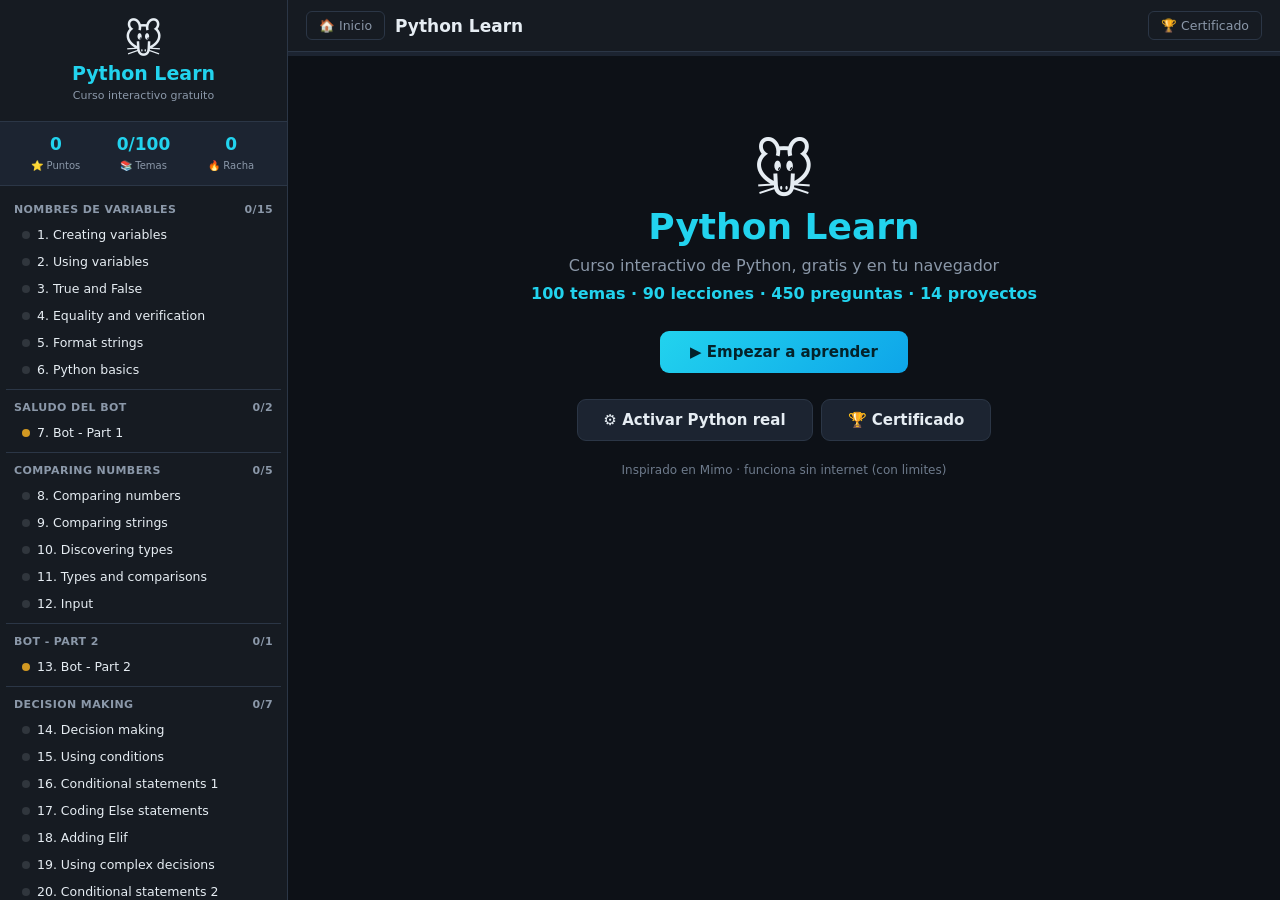
==== commit 8934a54f: "Add theory, real Python (Pyodide) and 450 quiz questions" ====
--- a/index.html
+++ b/index.html
@@ -3,255 +3,405 @@
 <head>
 <meta charset="utf-8">
 <meta name="viewport" content="width=device-width,initial-scale=1">
-<title>Python Learn - Curso Interactivo Gratuito</title>
+<title>Python Learn - Curso Interactivo</title>
 <style>
 *{margin:0;padding:0;box-sizing:border-box}
-:root{--bg:#0d1117;--panel:#161b22;--panel2:#1c2431;--line:#2b3646;--txt:#e6edf3;--dim:#8b98a9;--cyan:#22d3ee;--green:#3fb950;--yel:#d29922;--pur:#a371f7;--red:#f85149}
-body{font-family:system-ui,-apple-system,"Segoe UI",Roboto,sans-serif;background:var(--bg);color:var(--txt)}
+:root{--bg:#0d1117;--p:#161b22;--p2:#1c2431;--l:#2b3646;--t:#e6edf3;--d:#8b98a9;--c:#22d3ee;--g:#3fb950;--y:#d29922;--r:#f85149;--v:#a371f7}
+body{font-family:system-ui,-apple-system,"Segoe UI",Roboto,sans-serif;background:var(--bg);color:var(--t)}
 button{font-family:inherit;cursor:pointer}
-#layout{display:flex;min-height:100vh}
-aside{width:290px;flex-shrink:0;background:var(--panel);border-right:1px solid var(--line);display:flex;flex-direction:column;position:sticky;top:0;height:100vh}
-.brand{padding:20px;border-bottom:1px solid var(--line);text-align:center}
-.brand .logo{font-size:40px}
-.brand h1{font-size:20px;color:var(--cyan);margin-top:4px}
-.brand small{color:var(--dim);font-size:12px}
-.hud{display:grid;grid-template-columns:repeat(3,1fr);padding:14px;background:var(--panel2);border-bottom:1px solid var(--line);text-align:center}
-.hud b{display:block;font-size:18px;color:var(--cyan)}
-.hud span{font-size:11px;color:var(--dim)}
-#secList{flex:1;overflow-y:auto;padding:8px}
-.sec{border-bottom:1px solid var(--line);padding:8px 10px}
-.sec h3{font-size:12px;color:var(--dim);text-transform:uppercase;letter-spacing:.5px;margin:6px 0}
-.sec a{display:flex;gap:8px;align-items:center;padding:7px 9px;border-radius:6px;color:var(--txt);text-decoration:none;font-size:13px}
-.sec a:hover{background:var(--panel2)}
-.sec a.on{background:#1f6feb33;border-left:3px solid var(--cyan)}
-.dot{width:9px;height:9px;border-radius:50%;background:#30363d;flex-shrink:0}
-.dot.done{background:var(--green)}
-.dot.proj{background:var(--yel)}
+#lay{display:flex;min-height:100vh}
+aside{width:288px;flex-shrink:0;background:var(--p);border-right:1px solid var(--l);display:flex;flex-direction:column;position:sticky;top:0;height:100vh}
+.br{padding:18px;border-bottom:1px solid var(--l);text-align:center}
+.br .lg{font-size:38px}.br h1{font-size:19px;color:var(--c)}.br small{color:var(--d);font-size:11px}
+.hud{display:grid;grid-template-columns:repeat(3,1fr);padding:12px;background:var(--p2);border-bottom:1px solid var(--l);text-align:center}
+.hud b{display:block;font-size:17px;color:var(--c)}.hud span{font-size:10px;color:var(--d)}
+#sl{flex:1;overflow-y:auto;padding:6px}
+.sec{border-bottom:1px solid var(--l);padding:6px 8px}
+.sec h3{font-size:11px;color:var(--d);text-transform:uppercase;letter-spacing:.4px;margin:5px 0;display:flex;justify-content:space-between}
+.sec a{display:flex;gap:7px;align-items:center;padding:6px 8px;border-radius:5px;color:var(--t);text-decoration:none;font-size:12.5px}
+.sec a:hover{background:var(--p2)}.sec a.on{background:#1f6feb33;border-left:3px solid var(--c)}
+.dot{width:8px;height:8px;border-radius:50%;background:#30363d;flex-shrink:0}
+.dot.d{background:var(--g)}.dot.p{background:var(--y)}
 main{flex:1;min-width:0;display:flex;flex-direction:column}
-#top{display:flex;align-items:center;gap:12px;padding:12px 20px;border-bottom:1px solid var(--line);background:var(--panel);position:sticky;top:0;z-index:5}
-#top h2{font-size:18px;flex:1}
-.ghost{background:transparent;border:1px solid var(--line);color:var(--dim);padding:7px 13px;border-radius:7px;font-size:13px}
-.ghost:hover{border-color:var(--cyan);color:var(--cyan)}
-.bar{height:5px;background:var(--panel2)}
-.bar div{height:100%;background:linear-gradient(90deg,var(--cyan),var(--green));transition:width .4s}
-#body{flex:1;padding:22px;max-width:920px;width:100%;margin:0 auto}
-.hero{text-align:center;padding:70px 20px}
-.hero h2{font-size:38px;color:var(--cyan)}
-.hero p{color:var(--dim);margin:10px 0}
-.btn{background:linear-gradient(135deg,#22d3ee,#0ea5e9);border:0;color:#04222a;font-weight:700;padding:13px 34px;border-radius:10px;font-size:16px}
+#top{display:flex;align-items:center;gap:10px;padding:11px 18px;border-bottom:1px solid var(--l);background:var(--p);position:sticky;top:0;z-index:9}
+#top h2{font-size:17px;flex:1;overflow:hidden;text-overflow:ellipsis;white-space:nowrap}
+.gh{background:transparent;border:1px solid var(--l);color:var(--d);padding:6px 12px;border-radius:6px;font-size:12.5px;white-space:nowrap}
+.gh:hover{border-color:var(--c);color:var(--c)}
+.bar{height:4px;background:var(--p2)}.bar div{height:100%;background:linear-gradient(90deg,var(--c),var(--g));transition:width .4s}
+#bd{flex:1;padding:20px;max-width:1000px;width:100%;margin:0 auto}
+.hero{text-align:center;padding:60px 18px}
+.hero h2{font-size:36px;color:var(--c)}.hero p{color:var(--d);margin:9px 0}
+.btn{background:linear-gradient(135deg,#22d3ee,#0ea5e9);border:0;color:#04222a;font-weight:700;padding:12px 30px;border-radius:9px;font-size:15px}
 .btn:hover{filter:brightness(1.1)}
-.card{background:var(--panel);border:1px solid var(--line);border-radius:12px;padding:20px;margin-bottom:16px}
-.card h3{color:#fff;font-size:19px;margin-bottom:6px}
-.card .desc{color:var(--dim);font-size:14px}
-.badge{display:inline-block;padding:2px 9px;border-radius:20px;font-size:11px;font-weight:600}
-.b-learn{background:#1f4b7355;color:#58a6ff}
-.b-prac{background:#2d6a3555;color:var(--green)}
-.b-proj{background:#6b4a1455;color:var(--yel)}
-pre{background:#010409;border:1px solid var(--line);border-radius:9px;padding:14px;overflow-x:auto;font-family:Consolas,Monaco,monospace;font-size:13px;color:#7ee787;line-height:1.6}
-.ex{background:var(--panel2);border-left:3px solid var(--cyan);border-radius:0 9px 9px 0;padding:14px;margin:12px 0}
-.ex .q{font-weight:600;margin-bottom:8px}
-.ex .h{color:var(--dim);font-size:13px;margin-top:8px}
-.ex .h b{color:var(--yel)}
-textarea{width:100%;background:#010409;color:#7ee787;border:1px solid var(--line);border-radius:8px;padding:11px;font-family:Consolas,Monaco,monospace;font-size:13px;min-height:70px;resize:vertical}
-textarea:focus{outline:none;border-color:var(--cyan)}
-.row{display:flex;gap:8px;margin-top:9px;flex-wrap:wrap}
-.ok{color:var(--green);font-weight:600;margin-top:8px}
-.no{color:var(--red);font-weight:600;margin-top:8px}
-.nav{display:flex;gap:9px;margin-top:18px;flex-wrap:wrap}
-.grid{display:grid;grid-template-columns:repeat(auto-fill,minmax(150px,1fr));gap:11px}
-.tcard{background:var(--panel2);border:1px solid var(--line);border-radius:10px;padding:15px;text-align:center}
-.tcard:hover{border-color:var(--cyan)}
-.tcard.ok{border-color:var(--green)}
-.tcard .n{font-size:19px;font-weight:700;color:var(--cyan)}
-.tcard.ok .n{color:var(--green)}
-.tcard .t{font-size:12px;color:var(--dim);margin-top:5px}
-.gridlessons{display:grid;grid-template-columns:repeat(auto-fill,minmax(190px,1fr));gap:11px}
-.lcard{background:var(--panel2);border:1px solid var(--line);border-radius:10px;padding:15px;text-align:center}
-.lcard:hover{border-color:var(--cyan)}
-.lcard .n{font-size:22px;font-weight:700;color:var(--cyan)}
-.lcard .t{font-size:12px;color:var(--dim);margin:5px 0}
-.cert{text-align:center;padding:44px;background:linear-gradient(135deg,#161b22,#1f2937);border:2px solid var(--yel);border-radius:14px}
-.cert h2{color:var(--yel);font-size:28px}
-.cert p{color:var(--dim);margin:9px 0}
-@media(max-width:800px){#layout{flex-direction:column}aside{width:100%;height:auto;position:relative}#secList{max-height:210px}#body{padding:15px}.hero h2{font-size:27px}}
+.btn2{background:var(--p2);border:1px solid var(--l);color:var(--t);font-weight:600;padding:11px 26px;border-radius:9px;font-size:15px}
+.btn2:hover{border-color:var(--c)}
+.tabs{display:flex;gap:6px;border-bottom:1px solid var(--l);margin-bottom:18px;flex-wrap:wrap}
+.tab{background:none;border:0;border-bottom:2px solid transparent;color:var(--d);padding:10px 15px;font-size:14px;font-weight:600}
+.tab.on{color:var(--c);border-bottom-color:var(--c)}
+.pane{display:none}.pane.on{display:block}
+.card{background:var(--p);border:1px solid var(--l);border-radius:11px;padding:18px;margin-bottom:14px}
+.card h3{font-size:18px;margin-bottom:5px}
+.md{line-height:1.75;font-size:14.5px}
+.md h2{font-size:20px;color:var(--c);margin:0 0 12px}
+.md h3{font-size:16px;color:#fff;margin:18px 0 7px}
+.md p{margin:9px 0}
+.md ul,.md ol{margin:9px 0 9px 22px}
+.md li{margin:4px 0}
+.md b{color:#fff}
+.md code{background:#010409;border:1px solid var(--l);border-radius:4px;padding:1.5px 6px;font-family:Consolas,Monaco,monospace;font-size:12.5px;color:#7ee787}
+.md pre{background:#010409;border:1px solid var(--l);border-radius:9px;padding:14px;overflow-x:auto;margin:11px 0}
+.md pre code{background:none;border:0;padding:0;color:#7ee787;font-size:13px;line-height:1.6}
+.md table{border-collapse:collapse;width:100%;margin:11px 0;font-size:13px}
+.md th,.md td{border:1px solid var(--l);padding:7px 10px;text-align:left}
+.md th{background:var(--p2);color:var(--c)}
+.md strong{color:#fff}
+.ex{background:var(--p2);border-left:3px solid var(--c);border-radius:0 9px 9px 0;padding:14px;margin:12px 0}
+.ex .q{font-weight:600;margin-bottom:9px}
+.hint{color:var(--y);font-size:12.5px;margin-top:8px}
+textarea{width:100%;background:#010409;color:#7ee787;border:1px solid var(--l);border-radius:8px;padding:11px;font-family:Consolas,Monaco,monospace;font-size:13px;min-height:110px;resize:vertical}
+textarea:focus{outline:none;border-color:var(--c)}
+.out{background:#010409;border:1px solid var(--l);border-radius:8px;padding:12px;margin-top:10px;font-family:Consolas,Monaco,monospace;font-size:13px;white-space:pre-wrap;max-height:300px;overflow-y:auto;min-height:34px}
+.ok{color:var(--g);font-weight:600;margin-top:8px}.no{color:var(--r);font-weight:600;margin-top:8px}.warn{color:var(--y);font-weight:600;margin-top:8px}
+.row{display:flex;gap:8px;margin-top:9px;flex-wrap:wrap;align-items:center}
+.qz{background:var(--p);border:1px solid var(--l);border-radius:11px;padding:16px;margin-bottom:12px}
+.qz .qq{font-weight:600;margin-bottom:11px}
+.opts{display:flex;flex-direction:column;gap:7px}
+.opt{background:var(--p2);border:1px solid var(--l);border-radius:8px;padding:10px 13px;text-align:left;color:var(--t);font-size:14px}
+.opt:hover:not(:lock){border-color:var(--c)}
+.opt.right{border-color:var(--g);background:#1a472233;color:var(--g)}
+.opt.wrong{border-color:var(--r);background:#4d1f2133;color:var(--r)}
+.grid{display:grid;grid-template-columns:repeat(auto-fill,minmax(150px,1fr));gap:10px}
+.tc{background:var(--p2);border:1px solid var(--l);border-radius:9px;padding:14px;text-align:center}
+.tc:hover{border-color:var(--c)}.tc.ok{border-color:var(--g)}
+.tc .n{font-size:18px;font-weight:700;color:var(--c)}.tc.ok .n{color:var(--g)}
+.tc .t{font-size:12px;color:var(--d);margin-top:4px}
+.nav{display:flex;gap:8px;margin-top:16px;flex-wrap:wrap}
+.cert{text-align:center;padding:40px;background:linear-gradient(135deg,#161b22,#1f2937);border:2px solid var(--y);border-radius:13px}
+.cert h2{color:var(--y);font-size:26px}.cert p{color:var(--d);margin:8px 0}
+.pill{display:inline-block;padding:3px 9px;border-radius:20px;font-size:10.5px;font-weight:600}
+.bL{background:#1f4b7355;color:#58a6ff}.bP{background:#2d6a3555;color:var(--g)}.bG{background:#6b4a1455;color:var(--y)}
+.pybadge{font-size:11px;color:var(--d);display:flex;align-items:center;gap:6px}
+.spin{display:inline-block;width:11px;height:11px;border:2px solid var(--l);border-top-color:var(--c);border-radius:50%;animation:sp .7s linear infinite}
+@keyframes sp{to{transform:rotate(360deg)}}
+@media(max-width:820px){#lay{flex-direction:column}aside{width:100%;height:auto;position:relative}#sl{max-height:190px}#bd{padding:14px}.hero h2{font-size:25px}}
 </style>
 </head>
 <body>
-<div id="layout">
+<div id="lay">
 <aside>
-  <div class="brand">
-    <div class="logo">&#128045;</div>
-    <h1>Python Learn</h1>
-    <small>Curso interactivo gratuito</small>
+  <div class="br"><div class="lg">&#128045;</div><h1>Python Learn</h1><small>Curso interactivo gratuito</small></div>
+  <div class="hud">
+    <div><b id="hS">0</b><span>&#11088; Puntos</span></div>
+    <div><b id="hD">0</b><span>&#128218; Temas</span></div>
+    <div><b id="hK">0</b><span>&#128293; Racha</span></div>
   </div>
-  <div class="hud">
-    <div><b id="hScore">0</b><span>&#11088; Puntos</span></div>
-    <div><b id="hDone">0</b><span>&#128218; Temas</span></div>
-    <div><b id="hStreak">0</b><span>&#128293; Racha</span></div>
-  </div>
-  <div id="secList"></div>
+  <div id="sl"></div>
 </aside>
 <main>
   <div id="top">
-    <button class="ghost" onclick="goHome()">&#127968; Inicio</button>
+    <button class="gh" onclick="home()">&#127968; Inicio</button>
     <h2 id="ttl">Python Learn</h2>
-    <button class="ghost" onclick="showCert()">&#127942; Certificado</button>
+    <button class="gh" onclick="cert()">&#127942; Certificado</button>
   </div>
-  <div class="bar"><div id="pfill" style="width:0%"></div></div>
-  <div id="body"></div>
+  <div class="bar"><div id="pf" style="width:0%"></div></div>
+  <div id="bd"></div>
 </main>
 </div>
 <script>
-var COURSE = {"1": {"title": "Creating variables", "exercises": [{"question": "Create a variable 'name' with your name and print it", "answer": "name = \"Ana\"\nprint(name)", "hint": "Use assignment and print()"}], "topics": [{"title": "Nombres de variables", "description": "Elige nombres descriptivos para tus variables", "exercises": [{"question": "name = \"Ana\"\nprint(name)", "answer": "Use meaningful variable names", "hint": "Follow Python naming rules"}]}, {"title": "Valores de variables", "description": "Asigna diferentes tipos de datos", "exercises": [{"question": "age = 25\nheight = 1.70\nprint(age, height)", "answer": "Assign int, float, string", "hint": "Each variable holds one value"}]}, {"title": "Consola", "description": "Usa print() para mostrar valores", "exercises": [{"question": "print(\"Hello World\")", "answer": "Use print() function", "hint": "Text must be inside quotes"}]}]}, "2": {"title": "Using variables", "exercises": [{"question": "Create a=5 and b=3, print sum and difference", "answer": "a = 5\nb = 3\nprint(a + b)\nprint(a - b)", "hint": "Assign then use + and -"}], "topics": [{"title": "Operaciones con variables", "description": "Suma, resta, multiplica y divide", "exercises": [{"question": "a = 10\nb = 3\nprint(a + b, a - b, a * b, a / b)", "answer": "Use + - * / operators", "hint": "Operators work like math"}]}, {"title": "Reasignación", "description": "Cambia el valor de una variable", "exercises": [{"question": "x = 5\nx = 10\nprint(x)", "answer": "Just assign a new value", "hint": "Variables can change"}]}]}, "3": {"title": "True and False", "exercises": [{"question": "Create a boolean 'is_raining' and print it", "answer": "is_raining = True\nprint(is_raining)", "hint": "Use True or False"}], "topics": [{"title": "Verdadero y falso", "description": "Entiende los valores booleanos", "exercises": [{"question": "is_active = True\nprint(is_active)", "answer": "Use True or False (capital)", "hint": "Only two possible values"}]}, {"title": "Comparaciones booleanas", "description": "Compara valores para obtener True/False", "exercises": [{"question": "print(5 > 3)\nprint(5 == 5)\nprint(5 != 3)", "answer": "Use >, ==, != operators", "hint": "Comparison returns True or False"}]}]}, "4": {"title": "Equality and verification", "exercises": [{"question": "Check if 10 equals 10", "answer": "print(10 == 10)", "hint": "Use == for equality"}], "topics": [{"title": "Igualdad", "description": "Compara si dos valores son iguales", "exercises": [{"question": "print(10 == 10)\nprint(10 == 5)", "answer": "Use == for equality", "hint": "Double equals sign"}]}, {"title": "Desigualdad", "description": "Compara si valores son diferentes", "exercises": [{"question": "print(10 != 5)\nprint(10 != 10)", "answer": "Use != for inequality", "hint": "Not equal operator"}]}, {"title": "Mayor y menor", "description": "Compara tamaño de valores", "exercises": [{"question": "print(5 > 3)\nprint(3 < 5)\nprint(5 >= 5)", "answer": "Use >, <, >=, <=", "hint": "Greater than, less than operators"}]}]}, "5": {"title": "Format strings", "exercises": [{"question": "Create fruit variable, print 'I love <fruit>'", "answer": "fruit = \"apple\"\nprint(f\"I love {fruit}\")", "hint": "Use f-string"}], "topics": [{"title": "F-strings", "description": "Inserta variables dentro de texto", "exercises": [{"question": "name = \"Ana\"\nprint(f\"Hello {name}\")", "answer": "Use f before the string", "hint": "Curly braces {} hold variables"}]}, {"title": "Métodos de texto", "description": "Transforma strings con métodos", "exercises": [{"question": "text = \"hello\"\nprint(text.upper())\nprint(text.capitalize())", "answer": "Use .upper(), .lower(), .capitalize()", "hint": "Methods come after dot"}]}]}, "6": {"title": "Python basics", "exercises": [{"question": "Create name, age, city and print formatted", "answer": "name = \"Ana\"\nage = 25\ncity = \"Lima\"\nprint(f\"I am {name}, {age} from {city}\")", "hint": "Use f-strings"}], "type": "PRACTICE", "topics": [{"title": "Tipos de datos", "description": "Identifica int, float, bool, str", "exercises": [{"question": "print(type(10))\nprint(type(3.14))\nprint(type(True))\nprint(type(\"text\"))", "answer": "Use type() function", "hint": "Each type is different"}]}, {"title": "Conversiones", "description": "Convierte entre tipos de datos", "exercises": [{"question": "print(int(\"5\"))\nprint(float(3))\nprint(str(10))", "answer": "Use int(), float(), str()", "hint": "Convert between types"}]}, {"title": "Consolidación", "description": "Practica todos los conceptos básicos", "exercises": [{"question": "name = \"Ana\"\nage = 25\nprint(f\"{name} is {age}\")", "answer": "Combine all concepts", "hint": "Practice makes perfect"}]}]}, "7": {"title": "Bot - Part 1", "exercises": [{"question": "Build a bot that greets the user", "answer": "name = input(\"What is your name? \")\nprint(f\"Hello, {name}! Nice to meet you!\")\nprint(\"I am your Python bot. How can I help?\")", "hint": "Use input() and f-string"}], "type": "PROJECT_GUIDED", "project_part": 1, "project_code": "print('Bot: Hello!')\nname = input('Bot: What is your name? ')\nprint(f'Bot: Nice to meet you, {name}!')\nprint('I am your Python bot. How can I help?')\n", "topics": [{"title": "Saludo del bot", "description": "Crea un bot que saluda", "exercises": [{"question": "name = input(\"What is your name? \")\nprint(f\"Hello, {name}!\")", "answer": "Use input() and f-string", "hint": "input() gets user text"}]}, {"title": "Interacción básica", "description": "Haz que el bot responda", "exercises": [{"question": "name = input(\"Name: \")\nprint(f\"Nice to meet you, {name}!\")\nprint(\"I am your Python bot.\")", "answer": "Multiple print() calls", "hint": "Build a conversation flow"}]}]}, "8": {"title": "Comparing numbers", "exercises": [{"question": "Check if number is positive, negative, or zero", "answer": "num = int(input(\"Num: \"))\nif num > 0:\n    print(\"Positive\")\nelif num < 0:\n    print(\"Negative\")\nelse:\n    print(\"Zero\")", "hint": "Use if/elif/else"}]}, "9": {"title": "Comparing strings", "exercises": [{"question": "Ask for name, check if 'Ana'", "answer": "name = input(\"Your name: \")\nif name.lower() == \"ana\":\n    print(\"Hello Ana!\")\nelse:\n    print(f\"Hello {name}!\")", "hint": "Use .lower()"}]}, "10": {"title": "Discovering types", "exercises": [{"question": "Create vars of each type and print types", "answer": "x=10; y=\"hello\"; z=3.14; w=True\nprint(type(x)); print(type(y)); print(type(z)); print(type(w))", "hint": "Use type() function"}]}, "11": {"title": "Types and comparisons", "exercises": [{"question": "Ask two numbers, convert, print larger", "answer": "a = int(input(\"First: \")); b = int(input(\"Second: \"))\nif a > b: print(f\"{a} larger\")\nelif b > a: print(f\"{b} larger\")\nelse: print(\"Equal\")", "hint": "Use int() to convert"}], "type": "PRACTICE"}, "12": {"title": "Input", "exercises": [{"question": "Ask name and age, print greeting", "answer": "name = input(\"Your name: \")\nage = int(input(\"Your age: \"))\nprint(f\"Hello {name}! You are {age}.\"", "hint": "Use input() and f-string"}]}, "13": {"title": "Bot - Part 2", "exercises": [{"question": "Build interactive bot conversation", "answer": "print(\"Bot: Hello!\")\nname = input(\"Bot: What is your name? \")\nprint(f\"Bot: Nice to meet you, {name}!\")\nmood = input(\"Bot: How are you? \")\nif mood.lower() == \"good\":\n    print(\"Bot: Great!\")\nelse:\n    print(\"Bot: Hope you feel better!\")\nprint(f\"Bot: Goodbye {name}!\")", "hint": "Use input() and if/else"}], "type": "PROJECT_GUIDED", "project_part": 2, "project_code": "print('Bot: Hello!')\nname = input('Bot: What is your name? ')\nprint(f'Bot: Nice to meet you, {name}!')\nmood = input('Bot: How are you? ')\nif mood.lower() == 'good':\n    print('Bot: Great!')\nelse:\n    print('Bot: Hope you feel better!')\nprint(f'Bot: Goodbye {name}!')\n"}, "14": {"title": "Decision making", "exercises": [{"question": "Check if number is even or odd", "answer": "num = int(input(\"Num: \"))\nif num % 2 == 0:\n    print(\"Even\")\nelse:\n    print(\"Odd\")", "hint": "Use % modulo"}]}, "15": {"title": "Using conditions", "exercises": [{"question": "Check multiple criteria", "answer": "age = int(input(\"Age: \"))\nif age >= 18 and age < 65:\n    print(\"Working adult\")\nelif age >= 65:\n    print(\"Senior\")\nelse:\n    print(\"Minor\")", "hint": "Use and/or"}]}, "16": {"title": "Conditional statements 1", "exercises": [{"question": "Write access level checker", "answer": "level = input(\"Level (admin/user): \")\nif level.lower() == \"admin\":\n    print(\"Full access\")\nelse:\n    print(\"Limited access\")", "hint": "Use if/else with strings"}], "type": "PRACTICE"}, "17": {"title": "Coding Else statements", "exercises": [{"question": "Create calculator with if/elif/else", "answer": "op = input(\"Op (+,-,*,/): \")\na = float(input(\"A: \")); b = float(input(\"B: \"))\nif op == \"+\": print(a+b)\nelif op == \"-\": print(a-b)\nelif op == \"*\": print(a*b)\nelse: print(a/b)", "hint": "Chain if/elif/else"}]}, "18": {"title": "Adding Elif", "exercises": [{"question": "Create grading system", "answer": "score = int(input(\"Score: \"))\nif score >= 90: print(\"A\")\nelif score >= 80: print(\"B\")\nelif score >= 70: print(\"C\")\nelse: print(\"F\")", "hint": "Use elif for ranges"}]}, "19": {"title": "Using complex decisions", "exercises": [{"question": "Combine and/or/not", "answer": "temp = int(input(\"Temp: \")); rain = input(\"Rain? (yes/no): \")\nif temp > 30 and rain.lower() != \"yes\":\n    print(\"Hot and sunny!\")\nelif temp < 10 or rain.lower() == \"yes\":\n    print(\"Cold or rainy\")\nelse:\n    print(\"Pleasant\")", "hint": "Combine and/or/not"}]}, "20": {"title": "Conditional statements 2", "exercises": [{"question": "Create login checker", "answer": "user = input(\"Username: \"); p = input(\"Password: \")\nif user == \"admin\" and p == \"1234\":\n    print(\"Access granted\")\nelse:\n    print(\"Access denied\")", "hint": "Combine checks"}], "type": "PRACTICE"}, "21": {"title": "Rock Paper Scissors - Part 1", "exercises": [{"question": "Build RPS game logic", "answer": "import random\noptions = [\"rock\",\"paper\",\"scissors\"]\npc = random.choice(options)\nyou = input(\"rock/paper/scissors: \")\nprint(f\"PC: {pc}\")\nif you == pc: print(\"Tie!\")\nelif (you==\"rock\" and pc==\"scissors\") or (you==\"paper\" and pc==\"rock\") or (you==\"scissors\" and pc==\"paper\"):\n    print(\"You win!\")\nelse: print(\"PC wins!\")", "hint": "Use random.choice() and if/elif"}], "type": "PROJECT_GUIDED", "project_part": 1, "project_code": "import random\noptions = ['rock','paper','scissors']\npc = random.choice(options)\nyou = input('rock/paper/scissors: ')\nprint(f'PC: {pc}')\nif you == pc: print('Tie!')\nelif (you=='rock' and pc=='scissors') or (you=='paper' and pc=='rock') or (you=='scissors' and pc=='paper'):\n    print('You win!')\nelse: print('PC wins!')\n"}, "22": {"title": "Auto-assignment and operators", "exercises": [{"question": "Use +=, -=, *=", "answer": "x = 10\nx += 5\nx -= 3\nx *= 2\nprint(x)", "hint": "Use += -= *= operators"}]}, "23": {"title": "While loops", "exercises": [{"question": "Count from 1 to 5", "answer": "i = 1\nwhile i <= 5:\n    print(i)\n    i += 1", "hint": "Use while with counter"}]}, "24": {"title": "Stopping while loops", "exercises": [{"question": "Use break to stop early", "answer": "while True:\n    cmd = input(\"Enter (quit to stop): \")\n    if cmd == \"quit\": break\n    print(f\"You said: {cmd}\")\nprint(\"Loop stopped!\")", "hint": "Use break statement"}]}, "25": {"title": "Loops 1", "exercises": [{"question": "Sum 1 to 10 using while", "answer": "s = 0; i = 1\nwhile i <= 10:\n    s += i; i += 1\nprint(f\"Sum: {s}\")", "hint": "Use while and +="}], "type": "PRACTICE"}, "26": {"title": "While loop control", "exercises": [{"question": "Use continue and break", "answer": "i = 0\nwhile i < 10:\n    i += 1\n    if i % 2 == 0: continue\n    if i > 7: break\n    print(i)", "hint": "Use continue and break"}]}, "27": {"title": "For loops", "exercises": [{"question": "Iterate over a list", "answer": "fruits = [\"apple\",\"banana\",\"cherry\"]\nfor f in fruits:\n    print(f)", "hint": "Use for to iterate"}]}, "28": {"title": "Loops 2", "exercises": [{"question": "Find max in a list", "answer": "nums = [3,7,2,9,1]\nmax_val = nums[0]\nfor n in nums:\n    if n > max_val: max_val = n\nprint(f\"Max: {max_val}\")", "hint": "Use for loop with if"}], "type": "PRACTICE"}, "29": {"title": "Advanced loop control", "exercises": [{"question": "Use else clause with loops", "answer": "for i in range(5):\n    if i == 3: break\n    print(i)\nelse:\n    print(\"Completed!\")\nprint(\"Done!\")", "hint": "Use loop else clause"}]}, "30": {"title": "Loops 3", "exercises": [{"question": "Multiplication table", "answer": "for i in range(1, 6):\n    for j in range(1, 6):\n        print(f\"{i*j:4}\", end=\"\")\n    print()", "hint": "Use nested for loops"}], "type": "PRACTICE"}, "31": {"title": "Rock Paper Scissors - Part 2", "exercises": [{"question": "Play best of 3", "answer": "import random\noptions = [\"rock\",\"paper\",\"scissors\"]\nscore = 0\nfor _ in range(3):\n    pc = random.choice(options)\n    you = input(\"rock/paper/scissors: \")\n    if you == pc: print(\"Tie!\")\n    elif (you==\"rock\" and pc==\"scissors\") or (you==\"paper\" and pc==\"rock\") or (you==\"scissors\" and pc==\"paper\"):\n        score += 1; print(\"You win!\")\n    else: print(\"PC wins!\")\nprint(f\"Final: {score}/3\")", "hint": "Use for loop for 3 rounds"}], "type": "PROJECT_GUIDED", "project_part": 2, "project_code": "import random\noptions = ['rock','paper','scissors']\nscore = 0\nfor _ in range(3):\n    pc = random.choice(options)\n    you = input('rock/paper/scissors: ')\n    if you == pc: print('Tie!')\n    elif (you=='rock' and pc=='scissors') or (you=='paper' and pc=='rock') or (you=='scissors' and pc=='paper'):\n        score += 1; print('You win!')\n    else: print('PC wins!')\nprint(f'Final: {score}/3')\n"}, "32": {"title": "Grouping data in lists", "exercises": [{"question": "Create a list of 5 favorite foods", "answer": "foods = [\"pizza\",\"sushi\",\"tacos\",\"pasta\",\"burger\"]\nprint(foods)", "hint": "Create a list with []"}]}, "33": {"title": "Changing data in lists", "exercises": [{"question": "Change an element", "answer": "fruits = [\"apple\",\"banana\",\"cherry\"]\nfruits[1] = \"blueberry\"\nprint(fruits)", "hint": "Use index assignment"}]}, "34": {"title": "Updating lists", "exercises": [{"question": "Add and remove elements", "answer": "fruits = [\"apple\",\"banana\"]\nfruits.append(\"cherry\")\nfruits.insert(1, \"mango\")\nfruits.remove(\"banana\")\nprint(fruits)", "hint": "Use append/insert/remove"}]}, "35": {"title": "Organizing data 1", "exercises": [{"question": "Sort a list", "answer": "nums = [5,2,8,1,9]\nnums.sort()\nprint(nums)", "hint": "Use .sort()"}], "type": "PRACTICE"}, "36": {"title": "Looping over lists", "exercises": [{"question": "Process list elements", "answer": "numbers = [10,20,30,40,50]\nfor n in numbers:\n    print(n * 2)", "hint": "Use for to iterate"}]}, "37": {"title": "Deciding with lists", "exercises": [{"question": "Check if item exists", "answer": "fruits = [\"apple\",\"banana\",\"cherry\"]\nitem = input(\"Search: \")\nif item in fruits:\n    print(f\"{item} found!\")\nelse:\n    print(f\"{item} not found\")", "hint": "Use \"in\" operator"}]}, "38": {"title": "Organizing data 2", "exercises": [{"question": "Reverse and sort", "answer": "nums = [3,1,4,1,5,9]\nnums.reverse()\nnums.sort()\nprint(nums)", "hint": "Use .reverse() and .sort()"}], "type": "PRACTICE"}, "39": {"title": "To-Do List - Part 1", "exercises": [{"question": "Create a basic to-do list", "answer": "tasks = []\nwhile True:\n    task = input(\"Add task (or quit): \")\n    if task == \"quit\": break\n    tasks.append(task)\n    print(f\"Task added: {task}\")\nprint(f\"Total: {len(tasks)}\")", "hint": "Use list and while"}], "type": "PROJECT_GUIDED", "project_part": 1, "project_code": "tasks = []\nwhile True:\n    task = input('Add task (or quit): ')\n    if task == 'quit': break\n    tasks.append(task)\n    print(f'Task added: {task}')\nprint(f'Total: {len(tasks)}')\n"}, "40": {"title": "Finding extreme data", "exercises": [{"question": "Find max, min, average", "answer": "nums = [10,5,8,3,12]\nprint(f\"Max: {max(nums)}\")\nprint(f\"Min: {min(nums)}\")\nprint(f\"Avg: {sum(nums)/len(nums):.2f}\")", "hint": "Use max/min/sum/len"}]}, "41": {"title": "Sorting data", "exercises": [{"question": "Sort in different ways", "answer": "names = [\"Carlos\",\"Ana\",\"Bob\"]\nnames.sort()\nprint(names)\nnames.sort(reverse=True)\nprint(names)", "hint": "Use .sort() with reverse"}]}, "42": {"title": "Using Lists 1", "exercises": [{"question": "Grocery list analysis", "answer": "grocery = [\"milk\",\"eggs\",\"bread\",\"milk\",\"cheese\"]\nprint(f\"Total: {len(grocery)}\")\nprint(f\"Unique: {len(set(grocery))}\")", "hint": "Use len(), count(), set()"}], "type": "PRACTICE"}, "43": {"title": "Adding list elements", "exercises": [{"question": "Combine lists", "answer": "list1 = [1,2,3]\nlist2 = [4,5,6]\nlist1.extend(list2)\nprint(list1)", "hint": "Use extend() or +"}]}, "44": {"title": "Counting elements", "exercises": [{"question": "Count occurrences", "answer": "colors = [\"red\",\"blue\",\"red\",\"green\",\"red\"]\nprint(f\"Red: {colors.count('red')}\")", "hint": "Use .count() method"}]}, "45": {"title": "Using Lists 2", "exercises": [{"question": "Filter and transform", "answer": "nums = [1,2,3,4,5]\nevens = [n for n in nums if n % 2 == 0]\nprint(f\"Evens: {evens}\")", "hint": "Use list comprehension"}], "type": "PRACTICE"}, "46": {"title": "To-Do List - Part 2", "exercises": [{"question": "Add menu and delete tasks", "answer": "tasks = []\nwhile True:\n    print(\"\\n1.Add 2.Remove 3.Show 4.Quit\")\n    cmd = input(\"Choose: \")\n    if cmd == \"1\": tasks.append(input(\"Task: \"))\n    elif cmd == \"2\":\n        if tasks: tasks.pop(int(input(\"Num: \"))-1)\n    elif cmd == \"3\": print(tasks)\n    elif cmd == \"4\": break", "hint": "Use while with menu"}], "type": "PROJECT_GUIDED", "project_part": 2, "project_code": "tasks = []\nwhile True:\n    print('\\n1.Add 2.Remove 3.Show 4.Quit')\n    cmd = input('Choose: ')\n    if cmd == '1': tasks.append(input('Task: '))\n    elif cmd == '2':\n        if tasks: tasks.pop(int(input('Num: '))-1)\n    elif cmd == '3': print(tasks)\n    elif cmd == '4': break\n"}, "47": {"title": "Reusing code with functions", "exercises": [{"question": "Create a greet function", "answer": "def greet(name):\n    return f\"Hello, {name}!\"\nprint(greet(\"Ana\"))", "hint": "Use def and return"}]}, "48": {"title": "Creating parameters", "exercises": [{"question": "Create function with parameters", "answer": "def add(a, b):\n    return a + b\nprint(add(3, 5))", "hint": "Define parameters"}]}, "49": {"title": "Return values", "exercises": [{"question": "Return multiple values", "answer": "def stats(nums):\n    return max(nums), min(nums), sum(nums)/len(nums)\nm, n, avg = stats([1,2,3,4,5])", "hint": "Use return with multiple values"}]}, "50": {"title": "Using multiple parameters", "exercises": [{"question": "Function with many parameters", "answer": "def describe(name, age, city):\n    return f\"{name} is {age}, lives in {city}\"\nprint(describe(\"Ana\", 25, \"Lima\"))", "hint": "Use multiple parameters"}]}, "51": {"title": "Understanding functions", "exercises": [{"question": "Understand scope", "answer": "x = 10\ndef show():\n    x = 5\n    print(f\"Inside: {x}\")\nshow()\nprint(f\"Outside: {x}\")", "hint": "Local vs global scope"}]}, "52": {"title": "Functions 1", "exercises": [{"question": "Check if string is palindrome", "answer": "def is_palindrome(s):\n    return s == s[::-1]\nprint(is_palindrome(\"radar\"))", "hint": "Use slicing"}], "type": "PRACTICE"}, "53": {"title": "Food Ordering System - Part 1", "exercises": [{"question": "Build Italian food ordering", "answer": "menu = {\"pizza\": 10, \"pasta\": 8, \"salad\": 5}\nprint(\"Menu:\")\nfor item, price in menu.items():\n    print(f\"  {item}: ${price}\")\norder = input(\"What would you like? \")\nif order in menu:\n    print(f\"Your {order} costs ${menu[order]}\")\nelse:\n    print(\"Not on menu\")", "hint": "Use dict and for loop"}], "type": "PROJECT_GUIDED", "project_part": 1, "project_code": "menu = {'pizza': 10, 'pasta': 8, 'salad': 5}\nprint('Menu:')\nfor item, price in menu.items():\n    print(f'  {item}: ${price}')\norder = input('What would you like? ')\nif order in menu:\n    print(f'Your {order} costs ${menu[order]}')\nelse:\n    print('Not on menu')\n"}, "54": {"title": "Functions and variable scope", "exercises": [{"question": "Use global keyword", "answer": "count = 0\ndef increment():\n    global count\n    count += 1\nincrement()\nprint(count)", "hint": "Use global keyword"}]}, "55": {"title": "Deciding with functions", "exercises": [{"question": "If/else inside functions", "answer": "def access_level(age):\n    if age >= 18: return \"Adult\"\n    elif age >= 13: return \"Teen\"\n    else: return \"Child\"\nprint(access_level(25))", "hint": "Return from function"}]}, "56": {"title": "Functions with lists", "exercises": [{"question": "Process list in function", "answer": "def double_all(nums):\n    return [n * 2 for n in nums]\nprint(double_all([1,2,3]))", "hint": "Use list comprehension in function"}]}, "57": {"title": "Functions with loops", "exercises": [{"question": "Use loops inside functions", "answer": "def countdown(n):\n    while n > 0:\n        print(n)\n        n -= 1\ncountdown(5)", "hint": "Use while in function"}]}, "58": {"title": "Functions 2", "exercises": [{"question": "Calculate factorial", "answer": "def factorial(n):\n    result = 1\n    for i in range(1, n+1):\n        result *= i\n    return result\nprint(factorial(5))", "hint": "Use loop in function"}], "type": "PRACTICE"}, "59": {"title": "Food Ordering System - Part 2", "exercises": [{"question": "Add diverse cuisines", "answer": "cuisines = {\"italian\": {\"pizza\": 10, \"pasta\": 8}, \"mexican\": {\"taco\": 5, \"burrito\": 8}, \"japanese\": {\"sushi\": 12, \"ramen\": 9}}\nfor cuisine, items in cuisines.items():\n    print(f\"{cuisine.title()}:\")\n    for item, price in items.items():\n        print(f\"  {item}: ${price}\")\nprint(f\"Total: {len(cuisines)} cuisines\")", "hint": "Nested dicts and loops"}], "type": "PROJECT_GUIDED", "project_part": 2, "project_code": "cuisines = {'italian': {'pizza': 10, 'pasta': 8}, 'mexican': {'taco': 5, 'burrito': 8}, 'japanese': {'sushi': 12, 'ramen': 9}}\nfor cuisine, items in cuisines.items():\n    print(f'\\n{cuisine.title()}:')\n    for item, price in items.items():\n        print(f'  {item}: ${price}')\nprint(f'Total cuisines: {len(cuisines)}')\n"}, "60": {"title": "Creating tuples", "exercises": [{"question": "Create tuples", "answer": "point = (3, 4)\ncolors = (\"red\", \"blue\", \"green\")\nprint(point[0])", "hint": "Use () to create tuple"}]}, "61": {"title": "Tuples and lists", "exercises": [{"question": "Convert between tuples and lists", "answer": "t = (1, 2, 3)\nl = list(t)\nl.append(4)\nt2 = tuple(l)\nprint(t2)", "hint": "Use list() and tuple()"}]}, "62": {"title": "Returning tuples", "exercises": [{"question": "Return multiple values as tuple", "answer": "def get_min_max(nums):\n    return min(nums), max(nums)\nlo, hi = get_min_max([3,1,4,1,5])", "hint": "Use tuple unpacking"}]}, "63": {"title": "Creating dictionaries", "exercises": [{"question": "Create and access dicts", "answer": "person = {\"name\": \"Ana\", \"age\": 25}\nprint(person[\"name\"])\nperson[\"city\"] = \"Lima\"\nprint(person)", "hint": "Use {} and [] access"}]}, "64": {"title": "Using dictionaries", "exercises": [{"question": "Iterate over dicts", "answer": "student = {\"name\": \"Ana\", \"grade\": 90}\nfor key, val in student.items():\n    print(f\"{key}: {val}\")\nprint(f\"Keys: {list(student.keys())}\")", "hint": "Use .items(), .keys()"}]}, "65": {"title": "Tuples, dicts, sets 1", "exercises": [{"question": "Use all three structures", "answer": "scores = {\"Ana\": 90, \"Bob\": 85}\nsorted_scores = sorted(scores.items(), key=lambda x: x[1], reverse=True)\nprint(sorted_scores)\nunique_grades = set(scores.values())\nprint(unique_grades)", "hint": "Combine dict, tuple, set"}], "type": "PRACTICE"}, "66": {"title": "Draw a Card - Part 1", "exercises": [{"question": "Create virtual deck and draw cards", "answer": "import random\nsuits = [\"Hearts\", \"Diamonds\", \"Clubs\", \"Spades\"]\nranks = [\"A\",\"2\",\"3\",\"4\",\"5\",\"6\",\"7\",\"8\",\"9\",\"10\",\"J\",\"Q\",\"K\"]\ndeck = [(r, s) for s in suits for r in ranks]\nrandom.shuffle(deck)\nprint(f\"Deck has {len(deck)} cards\")\ncard = deck.pop()\nprint(f\"You drew: {card[0]} of {card[1]}\")", "hint": "Use list comprehension and random"}], "type": "PROJECT_GUIDED", "project_part": 1, "project_code": "import random\nsuits = ['Hearts', 'Diamonds', 'Clubs', 'Spades']\nranks = ['A','2','3','4','5','6','7','8','9','10','J','Q','K']\ndeck = [(r,s) for s in suits for r in ranks]\nrandom.shuffle(deck)\nprint(f'Deck has {len(deck)} cards')\ncard = deck.pop()\nprint(f'You drew: {card[0]} of {card[1]}')\n"}, "67": {"title": "Creating sets", "exercises": [{"question": "Create and use sets", "answer": "colors = {\"red\", \"blue\", \"green\"}\ncolors.add(\"yellow\")\ncolors.discard(\"blue\")\nprint(colors)", "hint": "Use {} for set"}]}, "68": {"title": "Using sets", "exercises": [{"question": "Set operations", "answer": "a = {1,2,3,4}\nb = {3,4,5,6}\nprint(f\"Union: {a | b}\")\nprint(f\"Intersection: {a & b}\")\nprint(f\"Difference: {a - b}\")", "hint": "Use | & - operators"}]}, "69": {"title": "Sets and lists", "exercises": [{"question": "Convert between sets and lists", "answer": "nums = [1,2,2,3,3,4]\nunique = list(set(nums))\nprint(unique)", "hint": "Use set() for dedup"}]}, "70": {"title": "Set operations", "exercises": [{"question": "Use set operations for data", "answer": "math = {\"Ana\", \"Bob\", \"Carlos\"}\nsci = {\"Bob\", \"Carlos\", \"Diana\"}\nprint(f\"Both: {math & sci}\")\nprint(f\"Only math: {math - sci}\")", "hint": "Use set operations"}]}, "71": {"title": "Draw a Card - Part 2", "exercises": [{"question": "Play card game with multiple draws", "answer": "import random\nsuits = [\"Hearts\",\"Diamonds\",\"Clubs\",\"Spades\"]\nranks = [\"A\",\"2\",\"3\",\"4\",\"5\",\"6\",\"7\",\"8\",\"9\",\"10\",\"J\",\"Q\",\"K\"]\nvalues = {str(i): i for i in range(2,11)}; values.update({\"A\":11,\"J\":10,\"Q\":10,\"K\":10})\ndeck = [(r,s) for s in suits for r in ranks]\nrandom.shuffle(deck)\ntotal = 0\nfor _ in range(2):\n    card = deck.pop()\n    total += values[card[0]]\n    print(f\"Drew {card[0]} of {card[1]} -> Total: {total}\")\nprint(f\"Final total: {total}\")", "hint": "Use for loop and dict lookup"}], "type": "PROJECT_GUIDED", "project_part": 2, "project_code": "import random\nsuits = ['Hearts','Diamonds','Clubs','Spades']\nranks = ['A','2','3','4','5','6','7','8','9','10','J','Q','K']\nvalues = {str(i): i for i in range(2,11)}; values.update({'A':11,'J':10,'Q':10,'K':10})\ndeck = [(r,s) for s in suits for r in ranks]\nrandom.shuffle(deck)\ntotal = 0\nfor _ in range(2):\n    card = deck.pop()\n    total += values[card[0]]\n    print(f'Drew {card[0]} of {card[1]} -> Total: {total}')\nprint(f'Final total: {total}')\n"}, "72": {"title": "Modules", "exercises": [{"question": "Import and use a module", "answer": "import random\nprint(random.randint(1, 100))", "hint": "Use import statement"}]}, "73": {"title": "Modules", "exercises": [{"question": "Import specific functions", "answer": "from math import sqrt, pi\nprint(sqrt(16))\nprint(pi)", "hint": "Use from...import"}], "type": "PRACTICE"}, "74": {"title": "Creating your own modules", "exercises": [{"question": "Create and import custom module", "answer": "# In mymodule.py: def greet(name): return f\"Hello {name}!\"\n# In main.py: from mymodule import greet\n# print(greet(\"World\"))", "hint": "Create separate .py file"}]}, "75": {"title": "Organizing multi-file programs", "exercises": [{"question": "Split code into multiple files", "answer": "# config.py: API_KEY = \"abc\"\n# main.py: from config import API_KEY\n# print(API_KEY)", "hint": "Use import across files"}]}, "76": {"title": "Understanding Python packages", "exercises": [{"question": "Understand package structure", "answer": "# mypackage/__init__.py\n# mypackage/utils.py\n# from mypackage.utils import helper", "hint": "Understand __init__.py"}]}, "77": {"title": "Python modules", "exercises": [{"question": "Use os and sys modules", "answer": "import os, sys\nprint(os.getcwd())\nprint(sys.version)", "hint": "Import os and sys"}], "type": "PRACTICE"}, "78": {"title": "Installing third-party packages", "exercises": [{"question": "Install and use pip packages", "answer": "# pip install requests\nimport requests\n# response = requests.get(\"https://api.example.com\")", "hint": "Use pip to install"}]}, "79": {"title": "Managing package versions", "exercises": [{"question": "Check and manage versions", "answer": "import requests\nprint(requests.__version__)", "hint": "Use __version__"}]}, "80": {"title": "Python dependencies", "exercises": [{"question": "Create a requirements.txt", "answer": "# pip freeze > requirements.txt\n# pip install -r requirements.txt", "hint": "Use pip freeze and install"}], "type": "PRACTICE"}, "81": {"title": "Damage Calculator - Part 1", "exercises": [{"question": "Create damage calculator", "answer": "import random, math\nattack = random.randint(10, 50)\ndefense = random.randint(5, 25)\ndamage = max(0, attack - defense + math.floor(random.gauss(0, 5)))\nprint(f\"Attack: {attack}, Defense: {defense}, Damage: {damage}\")", "hint": "Use random, math modules"}], "type": "PROJECT_GUIDED", "project_part": 1, "project_code": "import random, math\nattack = random.randint(10, 50)\ndefense = random.randint(5, 25)\ndamage = max(0, attack - defense + math.floor(random.gauss(0, 5)))\nprint(f'Attack: {attack}, Defense: {defense}, Damage: {damage}')\n"}, "82": {"title": "Errors and exceptions", "exercises": [{"question": "Handle exceptions with try/except", "answer": "try:\n    x = int(input(\"Num: \"))\n    print(f\"You entered {x}\")\nexcept ValueError:\n    print(\"That was not a number!\")", "hint": "Use try/except"}]}, "83": {"title": "Raising exceptions", "exercises": [{"question": "Raise your own exceptions", "answer": "def divide(a, b):\n    if b == 0: raise ValueError(\"Cannot divide by zero\")\n    return a / b\ntry:\n    print(divide(10, 0))\nexcept ValueError as e:\n    print(f\"Error: {e}\")", "hint": "Use raise keyword"}]}, "84": {"title": "Errors and exceptions", "exercises": [{"question": "Create robust division function", "answer": "def safe_divide(a, b):\n    try:\n        return a / b\n    except ZeroDivisionError:\n        return None\n    except TypeError:\n        return \"Invalid input\"\nprint(safe_divide(10, 2))\nprint(safe_divide(10, 0))", "hint": "Use multiple except blocks"}], "type": "PRACTICE"}, "85": {"title": "Handling multiple exception types", "exercises": [{"question": "Handle different exception types", "answer": "try:\n    f = open(\"file.txt\")\n    data = f.read()\n    num = int(data)\nexcept FileNotFoundError:\n    print(\"File not found\")\nexcept ValueError:\n    print(\"Not a valid number\")\nfinally:\n    print(\"Cleanup done\")", "hint": "Multiple except blocks"}]}, "86": {"title": "Working with exception messages", "exercises": [{"question": "Create custom exception messages", "answer": "class NegativeError(Exception):\n    pass\ndef process(n):\n    if n < 0: raise NegativeError(f\"{n} is negative!\")\ntry:\n    process(-5)\nexcept NegativeError as e:\n    print(f\"Custom error: {e}\")", "hint": "Define custom exception class"}]}, "87": {"title": "Exception handling", "exercises": [{"question": "Create file reader with error handling", "answer": "def read_number(filename):\n    try:\n        with open(filename) as f:\n            return float(f.read().strip())\n    except FileNotFoundError:\n        print(\"File missing\")\n    except ValueError:\n        print(\"Not a number\")\n    return None\nprint(read_number(\"data.txt\"))", "hint": "Use try/except/finally with files"}], "type": "PRACTICE"}, "88": {"title": "Best practices in exception handling", "exercises": [{"question": "Follow best practices", "answer": "# Be specific with exception types\n# Never use bare except:\n# Use finally for cleanup", "hint": "Best practice patterns"}]}, "89": {"title": "Exceptions", "exercises": [{"question": "Create a robust calculator", "answer": "def calc(a, b, op):\n    try:\n        a, b = float(a), float(b)\n        if op == \"+\": return a+b\n        elif op == \"-\": return a-b\n        elif op == \"*\": return a*b\n        elif op == \"/\":\n            if b==0: raise ZeroDivisionError\n            return a/b\n        else: raise ValueError(f\"Unknown op: {op}\")\n    except (ValueError, ZeroDivisionError) as e:\n        return f\"Error: {e}\"\nprint(calc(10, 5, \"+\"))\nprint(calc(10, 0, \"/\"))", "hint": "Combine all error handling"}], "type": "PRACTICE"}, "90": {"title": "Sensor Reading Validator - Part 1", "exercises": [{"question": "Validate sensor readings", "answer": "import random\nclass InvalidReadingError(Exception):\n    pass\ndef read_sensor():\n    val = random.uniform(-10, 50)\n    if val < 0 or val > 40: raise InvalidReadingError(f\"Invalid reading: {val}\")\n    return val\nreadings = []\nfor i in range(10):\n    try:\n        r = read_sensor()\n        readings.append(r)\n        print(f\"Reading {i+1}: {r:.2f}\")\n    except InvalidReadingError as e: print(f\"Error: {e}\")\nif readings: print(f\"Valid readings: {len(readings)}/10\")", "hint": "Use custom exceptions and loops"}], "type": "PROJECT_GUIDED", "project_part": 1, "project_code": "import random\nclass InvalidReadingError(Exception):\n    pass\ndef read_sensor():\n    val = random.uniform(-10, 50)\n    if val < 0 or val > 40: raise InvalidReadingError(f'Invalid reading: {val}')\n    return val\nreadings = []\nfor i in range(10):\n    try:\n        r = read_sensor()\n        readings.append(r)\n        print(f'Reading {i+1}: {r:.2f}')\n    except InvalidReadingError as e: print(f'Error: {e}')\nif readings: print(f'Valid readings: {len(readings)}/10')\n"}};
-var SECS = [{"k": "learn", "n": "Nombres de variables", "ls": ["1", "2", "3", "4", "5", "6"]}, {"k": "project", "n": "Saludo del bot", "ls": ["7"]}, {"k": "learn", "n": "Comparing numbers", "ls": ["8", "9", "10", "11", "12"]}, {"k": "project", "n": "Bot - Part 2", "ls": ["13"]}, {"k": "learn", "n": "Decision making", "ls": ["14", "15", "16", "17", "18", "19", "20"]}, {"k": "project", "n": "Rock Paper Scissors - Part 1", "ls": ["21"]}, {"k": "learn", "n": "Auto-assignment and operators", "ls": ["22", "23", "24", "25", "26", "27", "28", "29", "30"]}, {"k": "project", "n": "Rock Paper Scissors - Part 2", "ls": ["31"]}, {"k": "learn", "n": "Grouping data in lists", "ls": ["32", "33", "34", "35", "36", "37", "38"]}, {"k": "project", "n": "To-Do List - Part 1", "ls": ["39"]}, {"k": "learn", "n": "Finding extreme data", "ls": ["40", "41", "42", "43", "44", "45"]}, {"k": "project", "n": "To-Do List - Part 2", "ls": ["46"]}, {"k": "learn", "n": "Reusing code with functions", "ls": ["47", "48", "49", "50", "51", "52"]}, {"k": "project", "n": "Food Ordering System - Part 1", "ls": ["53"]}, {"k": "learn", "n": "Functions and variable scope", "ls": ["54", "55", "56", "57", "58"]}, {"k": "project", "n": "Food Ordering System - Part 2", "ls": ["59"]}, {"k": "learn", "n": "Creating tuples", "ls": ["60", "61", "62", "63", "64", "65"]}, {"k": "project", "n": "Draw a Card - Part 1", "ls": ["66"]}, {"k": "learn", "n": "Creating sets", "ls": ["67", "68", "69", "70"]}, {"k": "project", "n": "Draw a Card - Part 2", "ls": ["71"]}, {"k": "learn", "n": "Modules", "ls": ["72", "73", "74", "75", "76", "77", "78", "79", "80"]}, {"k": "project", "n": "Damage Calculator - Part 1", "ls": ["81"]}, {"k": "learn", "n": "Errors and exceptions", "ls": ["82", "83", "84", "85", "86", "87", "88", "89"]}, {"k": "project", "n": "Sensor Reading Validator - Part 1", "ls": ["90"]}];
-var S = {done:[],score:0,streak:0};
-
-function loadS(){try{var s=localStorage.getItem('pl_v1');if(s)S=JSON.parse(s);}catch(e){}}
-function saveS(){try{localStorage.setItem('pl_v1',JSON.stringify(S));}catch(e){}}
-function topicsOf(l){return (l.topics&&l.topics.length)?l.topics:[{title:l.title,description:'',exercises:l.exercises||[]}];}
-function allItems(){var o=[];Object.keys(COURSE).sort(function(a,b){return a-b;}).forEach(function(id){topicsOf(COURSE[id]).forEach(function(t,i){o.push({lid:id,tid:i,lesson:COURSE[id],topic:t});});});return o;}
-function key(lid,tid){return lid+'_'+tid;}
-function badge(l){if(l.type==='PROJECT_GUIDED')return '<span class="badge b-proj">Proyecto guiado</span>';if(l.type==='PRACTICE')return '<span class="badge b-prac">Practica</span>';return '<span class="badge b-learn">Aprende</span>';}
+var COURSE={"1": {"title": "Creating variables", "exercises": [{"question": "Create a variable 'name' with your name and print it", "answer": "name = \"Ana\"\nprint(name)", "hint": "Use assignment and print()"}], "topics": [{"title": "Nombres de variables", "description": "Elige nombres descriptivos para tus variables", "exercises": [{"question": "name = \"Ana\"\nprint(name)", "answer": "Use meaningful variable names", "hint": "Follow Python naming rules"}]}, {"title": "Valores de variables", "description": "Asigna diferentes tipos de datos", "exercises": [{"question": "age = 25\nheight = 1.70\nprint(age, height)", "answer": "Assign int, float, string", "hint": "Each variable holds one value"}]}, {"title": "Consola", "description": "Usa print() para mostrar valores", "exercises": [{"question": "print(\"Hello World\")", "answer": "Use print() function", "hint": "Text must be inside quotes"}]}]}, "2": {"title": "Using variables", "exercises": [{"question": "Create a=5 and b=3, print sum and difference", "answer": "a = 5\nb = 3\nprint(a + b)\nprint(a - b)", "hint": "Assign then use + and -"}], "topics": [{"title": "Operaciones con variables", "description": "Suma, resta, multiplica y divide", "exercises": [{"question": "a = 10\nb = 3\nprint(a + b, a - b, a * b, a / b)", "answer": "Use + - * / operators", "hint": "Operators work like math"}]}, {"title": "Reasignación", "description": "Cambia el valor de una variable", "exercises": [{"question": "x = 5\nx = 10\nprint(x)", "answer": "Just assign a new value", "hint": "Variables can change"}]}]}, "3": {"title": "True and False", "exercises": [{"question": "Create a boolean 'is_raining' and print it", "answer": "is_raining = True\nprint(is_raining)", "hint": "Use True or False"}], "topics": [{"title": "Verdadero y falso", "description": "Entiende los valores booleanos", "exercises": [{"question": "is_active = True\nprint(is_active)", "answer": "Use True or False (capital)", "hint": "Only two possible values"}]}, {"title": "Comparaciones booleanas", "description": "Compara valores para obtener True/False", "exercises": [{"question": "print(5 > 3)\nprint(5 == 5)\nprint(5 != 3)", "answer": "Use >, ==, != operators", "hint": "Comparison returns True or False"}]}]}, "4": {"title": "Equality and verification", "exercises": [{"question": "Check if 10 equals 10", "answer": "print(10 == 10)", "hint": "Use == for equality"}], "topics": [{"title": "Igualdad", "description": "Compara si dos valores son iguales", "exercises": [{"question": "print(10 == 10)\nprint(10 == 5)", "answer": "Use == for equality", "hint": "Double equals sign"}]}, {"title": "Desigualdad", "description": "Compara si valores son diferentes", "exercises": [{"question": "print(10 != 5)\nprint(10 != 10)", "answer": "Use != for inequality", "hint": "Not equal operator"}]}, {"title": "Mayor y menor", "description": "Compara tamaño de valores", "exercises": [{"question": "print(5 > 3)\nprint(3 < 5)\nprint(5 >= 5)", "answer": "Use >, <, >=, <=", "hint": "Greater than, less than operators"}]}]}, "5": {"title": "Format strings", "exercises": [{"question": "Create fruit variable, print 'I love <fruit>'", "answer": "fruit = \"apple\"\nprint(f\"I love {fruit}\")", "hint": "Use f-string"}], "topics": [{"title": "F-strings", "description": "Inserta variables dentro de texto", "exercises": [{"question": "name = \"Ana\"\nprint(f\"Hello {name}\")", "answer": "Use f before the string", "hint": "Curly braces {} hold variables"}]}, {"title": "Métodos de texto", "description": "Transforma strings con métodos", "exercises": [{"question": "text = \"hello\"\nprint(text.upper())\nprint(text.capitalize())", "answer": "Use .upper(), .lower(), .capitalize()", "hint": "Methods come after dot"}]}]}, "6": {"title": "Python basics", "exercises": [{"question": "Create name, age, city and print formatted", "answer": "name = \"Ana\"\nage = 25\ncity = \"Lima\"\nprint(f\"I am {name}, {age} from {city}\")", "hint": "Use f-strings"}], "type": "PRACTICE", "topics": [{"title": "Tipos de datos", "description": "Identifica int, float, bool, str", "exercises": [{"question": "print(type(10))\nprint(type(3.14))\nprint(type(True))\nprint(type(\"text\"))", "answer": "Use type() function", "hint": "Each type is different"}]}, {"title": "Conversiones", "description": "Convierte entre tipos de datos", "exercises": [{"question": "print(int(\"5\"))\nprint(float(3))\nprint(str(10))", "answer": "Use int(), float(), str()", "hint": "Convert between types"}]}, {"title": "Consolidación", "description": "Practica todos los conceptos básicos", "exercises": [{"question": "name = \"Ana\"\nage = 25\nprint(f\"{name} is {age}\")", "answer": "Combine all concepts", "hint": "Practice makes perfect"}]}]}, "7": {"title": "Bot - Part 1", "exercises": [{"question": "Build a bot that greets the user", "answer": "name = input(\"What is your name? \")\nprint(f\"Hello, {name}! Nice to meet you!\")\nprint(\"I am your Python bot. How can I help?\")", "hint": "Use input() and f-string"}], "type": "PROJECT_GUIDED", "project_part": 1, "project_code": "print('Bot: Hello!')\nname = input('Bot: What is your name? ')\nprint(f'Bot: Nice to meet you, {name}!')\nprint('I am your Python bot. How can I help?')\n", "topics": [{"title": "Saludo del bot", "description": "Crea un bot que saluda", "exercises": [{"question": "name = input(\"What is your name? \")\nprint(f\"Hello, {name}!\")", "answer": "Use input() and f-string", "hint": "input() gets user text"}]}, {"title": "Interacción básica", "description": "Haz que el bot responda", "exercises": [{"question": "name = input(\"Name: \")\nprint(f\"Nice to meet you, {name}!\")\nprint(\"I am your Python bot.\")", "answer": "Multiple print() calls", "hint": "Build a conversation flow"}]}]}, "8": {"title": "Comparing numbers", "exercises": [{"question": "Check if number is positive, negative, or zero", "answer": "num = int(input(\"Num: \"))\nif num > 0:\n    print(\"Positive\")\nelif num < 0:\n    print(\"Negative\")\nelse:\n    print(\"Zero\")", "hint": "Use if/elif/else"}]}, "9": {"title": "Comparing strings", "exercises": [{"question": "Ask for name, check if 'Ana'", "answer": "name = input(\"Your name: \")\nif name.lower() == \"ana\":\n    print(\"Hello Ana!\")\nelse:\n    print(f\"Hello {name}!\")", "hint": "Use .lower()"}]}, "10": {"title": "Discovering types", "exercises": [{"question": "Create vars of each type and print types", "answer": "x=10; y=\"hello\"; z=3.14; w=True\nprint(type(x)); print(type(y)); print(type(z)); print(type(w))", "hint": "Use type() function"}]}, "11": {"title": "Types and comparisons", "exercises": [{"question": "Ask two numbers, convert, print larger", "answer": "a = int(input(\"First: \")); b = int(input(\"Second: \"))\nif a > b: print(f\"{a} larger\")\nelif b > a: print(f\"{b} larger\")\nelse: print(\"Equal\")", "hint": "Use int() to convert"}], "type": "PRACTICE"}, "12": {"title": "Input", "exercises": [{"question": "Ask name and age, print greeting", "answer": "name = input(\"Your name: \")\nage = int(input(\"Your age: \"))\nprint(f\"Hello {name}! You are {age}.\"", "hint": "Use input() and f-string"}]}, "13": {"title": "Bot - Part 2", "exercises": [{"question": "Build interactive bot conversation", "answer": "print(\"Bot: Hello!\")\nname = input(\"Bot: What is your name? \")\nprint(f\"Bot: Nice to meet you, {name}!\")\nmood = input(\"Bot: How are you? \")\nif mood.lower() == \"good\":\n    print(\"Bot: Great!\")\nelse:\n    print(\"Bot: Hope you feel better!\")\nprint(f\"Bot: Goodbye {name}!\")", "hint": "Use input() and if/else"}], "type": "PROJECT_GUIDED", "project_part": 2, "project_code": "print('Bot: Hello!')\nname = input('Bot: What is your name? ')\nprint(f'Bot: Nice to meet you, {name}!')\nmood = input('Bot: How are you? ')\nif mood.lower() == 'good':\n    print('Bot: Great!')\nelse:\n    print('Bot: Hope you feel better!')\nprint(f'Bot: Goodbye {name}!')\n"}, "14": {"title": "Decision making", "exercises": [{"question": "Check if number is even or odd", "answer": "num = int(input(\"Num: \"))\nif num % 2 == 0:\n    print(\"Even\")\nelse:\n    print(\"Odd\")", "hint": "Use % modulo"}]}, "15": {"title": "Using conditions", "exercises": [{"question": "Check multiple criteria", "answer": "age = int(input(\"Age: \"))\nif age >= 18 and age < 65:\n    print(\"Working adult\")\nelif age >= 65:\n    print(\"Senior\")\nelse:\n    print(\"Minor\")", "hint": "Use and/or"}]}, "16": {"title": "Conditional statements 1", "exercises": [{"question": "Write access level checker", "answer": "level = input(\"Level (admin/user): \")\nif level.lower() == \"admin\":\n    print(\"Full access\")\nelse:\n    print(\"Limited access\")", "hint": "Use if/else with strings"}], "type": "PRACTICE"}, "17": {"title": "Coding Else statements", "exercises": [{"question": "Create calculator with if/elif/else", "answer": "op = input(\"Op (+,-,*,/): \")\na = float(input(\"A: \")); b = float(input(\"B: \"))\nif op == \"+\": print(a+b)\nelif op == \"-\": print(a-b)\nelif op == \"*\": print(a*b)\nelse: print(a/b)", "hint": "Chain if/elif/else"}]}, "18": {"title": "Adding Elif", "exercises": [{"question": "Create grading system", "answer": "score = int(input(\"Score: \"))\nif score >= 90: print(\"A\")\nelif score >= 80: print(\"B\")\nelif score >= 70: print(\"C\")\nelse: print(\"F\")", "hint": "Use elif for ranges"}]}, "19": {"title": "Using complex decisions", "exercises": [{"question": "Combine and/or/not", "answer": "temp = int(input(\"Temp: \")); rain = input(\"Rain? (yes/no): \")\nif temp > 30 and rain.lower() != \"yes\":\n    print(\"Hot and sunny!\")\nelif temp < 10 or rain.lower() == \"yes\":\n    print(\"Cold or rainy\")\nelse:\n    print(\"Pleasant\")", "hint": "Combine and/or/not"}]}, "20": {"title": "Conditional statements 2", "exercises": [{"question": "Create login checker", "answer": "user = input(\"Username: \"); p = input(\"Password: \")\nif user == \"admin\" and p == \"1234\":\n    print(\"Access granted\")\nelse:\n    print(\"Access denied\")", "hint": "Combine checks"}], "type": "PRACTICE"}, "21": {"title": "Rock Paper Scissors - Part 1", "exercises": [{"question": "Build RPS game logic", "answer": "import random\noptions = [\"rock\",\"paper\",\"scissors\"]\npc = random.choice(options)\nyou = input(\"rock/paper/scissors: \")\nprint(f\"PC: {pc}\")\nif you == pc: print(\"Tie!\")\nelif (you==\"rock\" and pc==\"scissors\") or (you==\"paper\" and pc==\"rock\") or (you==\"scissors\" and pc==\"paper\"):\n    print(\"You win!\")\nelse: print(\"PC wins!\")", "hint": "Use random.choice() and if/elif"}], "type": "PROJECT_GUIDED", "project_part": 1, "project_code": "import random\noptions = ['rock','paper','scissors']\npc = random.choice(options)\nyou = input('rock/paper/scissors: ')\nprint(f'PC: {pc}')\nif you == pc: print('Tie!')\nelif (you=='rock' and pc=='scissors') or (you=='paper' and pc=='rock') or (you=='scissors' and pc=='paper'):\n    print('You win!')\nelse: print('PC wins!')\n"}, "22": {"title": "Auto-assignment and operators", "exercises": [{"question": "Use +=, -=, *=", "answer": "x = 10\nx += 5\nx -= 3\nx *= 2\nprint(x)", "hint": "Use += -= *= operators"}]}, "23": {"title": "While loops", "exercises": [{"question": "Count from 1 to 5", "answer": "i = 1\nwhile i <= 5:\n    print(i)\n    i += 1", "hint": "Use while with counter"}]}, "24": {"title": "Stopping while loops", "exercises": [{"question": "Use break to stop early", "answer": "while True:\n    cmd = input(\"Enter (quit to stop): \")\n    if cmd == \"quit\": break\n    print(f\"You said: {cmd}\")\nprint(\"Loop stopped!\")", "hint": "Use break statement"}]}, "25": {"title": "Loops 1", "exercises": [{"question": "Sum 1 to 10 using while", "answer": "s = 0; i = 1\nwhile i <= 10:\n    s += i; i += 1\nprint(f\"Sum: {s}\")", "hint": "Use while and +="}], "type": "PRACTICE"}, "26": {"title": "While loop control", "exercises": [{"question": "Use continue and break", "answer": "i = 0\nwhile i < 10:\n    i += 1\n    if i % 2 == 0: continue\n    if i > 7: break\n    print(i)", "hint": "Use continue and break"}]}, "27": {"title": "For loops", "exercises": [{"question": "Iterate over a list", "answer": "fruits = [\"apple\",\"banana\",\"cherry\"]\nfor f in fruits:\n    print(f)", "hint": "Use for to iterate"}]}, "28": {"title": "Loops 2", "exercises": [{"question": "Find max in a list", "answer": "nums = [3,7,2,9,1]\nmax_val = nums[0]\nfor n in nums:\n    if n > max_val: max_val = n\nprint(f\"Max: {max_val}\")", "hint": "Use for loop with if"}], "type": "PRACTICE"}, "29": {"title": "Advanced loop control", "exercises": [{"question": "Use else clause with loops", "answer": "for i in range(5):\n    if i == 3: break\n    print(i)\nelse:\n    print(\"Completed!\")\nprint(\"Done!\")", "hint": "Use loop else clause"}]}, "30": {"title": "Loops 3", "exercises": [{"question": "Multiplication table", "answer": "for i in range(1, 6):\n    for j in range(1, 6):\n        print(f\"{i*j:4}\", end=\"\")\n    print()", "hint": "Use nested for loops"}], "type": "PRACTICE"}, "31": {"title": "Rock Paper Scissors - Part 2", "exercises": [{"question": "Play best of 3", "answer": "import random\noptions = [\"rock\",\"paper\",\"scissors\"]\nscore = 0\nfor _ in range(3):\n    pc = random.choice(options)\n    you = input(\"rock/paper/scissors: \")\n    if you == pc: print(\"Tie!\")\n    elif (you==\"rock\" and pc==\"scissors\") or (you==\"paper\" and pc==\"rock\") or (you==\"scissors\" and pc==\"paper\"):\n        score += 1; print(\"You win!\")\n    else: print(\"PC wins!\")\nprint(f\"Final: {score}/3\")", "hint": "Use for loop for 3 rounds"}], "type": "PROJECT_GUIDED", "project_part": 2, "project_code": "import random\noptions = ['rock','paper','scissors']\nscore = 0\nfor _ in range(3):\n    pc = random.choice(options)\n    you = input('rock/paper/scissors: ')\n    if you == pc: print('Tie!')\n    elif (you=='rock' and pc=='scissors') or (you=='paper' and pc=='rock') or (you=='scissors' and pc=='paper'):\n        score += 1; print('You win!')\n    else: print('PC wins!')\nprint(f'Final: {score}/3')\n"}, "32": {"title": "Grouping data in lists", "exercises": [{"question": "Create a list of 5 favorite foods", "answer": "foods = [\"pizza\",\"sushi\",\"tacos\",\"pasta\",\"burger\"]\nprint(foods)", "hint": "Create a list with []"}]}, "33": {"title": "Changing data in lists", "exercises": [{"question": "Change an element", "answer": "fruits = [\"apple\",\"banana\",\"cherry\"]\nfruits[1] = \"blueberry\"\nprint(fruits)", "hint": "Use index assignment"}]}, "34": {"title": "Updating lists", "exercises": [{"question": "Add and remove elements", "answer": "fruits = [\"apple\",\"banana\"]\nfruits.append(\"cherry\")\nfruits.insert(1, \"mango\")\nfruits.remove(\"banana\")\nprint(fruits)", "hint": "Use append/insert/remove"}]}, "35": {"title": "Organizing data 1", "exercises": [{"question": "Sort a list", "answer": "nums = [5,2,8,1,9]\nnums.sort()\nprint(nums)", "hint": "Use .sort()"}], "type": "PRACTICE"}, "36": {"title": "Looping over lists", "exercises": [{"question": "Process list elements", "answer": "numbers = [10,20,30,40,50]\nfor n in numbers:\n    print(n * 2)", "hint": "Use for to iterate"}]}, "37": {"title": "Deciding with lists", "exercises": [{"question": "Check if item exists", "answer": "fruits = [\"apple\",\"banana\",\"cherry\"]\nitem = input(\"Search: \")\nif item in fruits:\n    print(f\"{item} found!\")\nelse:\n    print(f\"{item} not found\")", "hint": "Use \"in\" operator"}]}, "38": {"title": "Organizing data 2", "exercises": [{"question": "Reverse and sort", "answer": "nums = [3,1,4,1,5,9]\nnums.reverse()\nnums.sort()\nprint(nums)", "hint": "Use .reverse() and .sort()"}], "type": "PRACTICE"}, "39": {"title": "To-Do List - Part 1", "exercises": [{"question": "Create a basic to-do list", "answer": "tasks = []\nwhile True:\n    task = input(\"Add task (or quit): \")\n    if task == \"quit\": break\n    tasks.append(task)\n    print(f\"Task added: {task}\")\nprint(f\"Total: {len(tasks)}\")", "hint": "Use list and while"}], "type": "PROJECT_GUIDED", "project_part": 1, "project_code": "tasks = []\nwhile True:\n    task = input('Add task (or quit): ')\n    if task == 'quit': break\n    tasks.append(task)\n    print(f'Task added: {task}')\nprint(f'Total: {len(tasks)}')\n"}, "40": {"title": "Finding extreme data", "exercises": [{"question": "Find max, min, average", "answer": "nums = [10,5,8,3,12]\nprint(f\"Max: {max(nums)}\")\nprint(f\"Min: {min(nums)}\")\nprint(f\"Avg: {sum(nums)/len(nums):.2f}\")", "hint": "Use max/min/sum/len"}]}, "41": {"title": "Sorting data", "exercises": [{"question": "Sort in different ways", "answer": "names = [\"Carlos\",\"Ana\",\"Bob\"]\nnames.sort()\nprint(names)\nnames.sort(reverse=True)\nprint(names)", "hint": "Use .sort() with reverse"}]}, "42": {"title": "Using Lists 1", "exercises": [{"question": "Grocery list analysis", "answer": "grocery = [\"milk\",\"eggs\",\"bread\",\"milk\",\"cheese\"]\nprint(f\"Total: {len(grocery)}\")\nprint(f\"Unique: {len(set(grocery))}\")", "hint": "Use len(), count(), set()"}], "type": "PRACTICE"}, "43": {"title": "Adding list elements", "exercises": [{"question": "Combine lists", "answer": "list1 = [1,2,3]\nlist2 = [4,5,6]\nlist1.extend(list2)\nprint(list1)", "hint": "Use extend() or +"}]}, "44": {"title": "Counting elements", "exercises": [{"question": "Count occurrences", "answer": "colors = [\"red\",\"blue\",\"red\",\"green\",\"red\"]\nprint(f\"Red: {colors.count('red')}\")", "hint": "Use .count() method"}]}, "45": {"title": "Using Lists 2", "exercises": [{"question": "Filter and transform", "answer": "nums = [1,2,3,4,5]\nevens = [n for n in nums if n % 2 == 0]\nprint(f\"Evens: {evens}\")", "hint": "Use list comprehension"}], "type": "PRACTICE"}, "46": {"title": "To-Do List - Part 2", "exercises": [{"question": "Add menu and delete tasks", "answer": "tasks = []\nwhile True:\n    print(\"\\n1.Add 2.Remove 3.Show 4.Quit\")\n    cmd = input(\"Choose: \")\n    if cmd == \"1\": tasks.append(input(\"Task: \"))\n    elif cmd == \"2\":\n        if tasks: tasks.pop(int(input(\"Num: \"))-1)\n    elif cmd == \"3\": print(tasks)\n    elif cmd == \"4\": break", "hint": "Use while with menu"}], "type": "PROJECT_GUIDED", "project_part": 2, "project_code": "tasks = []\nwhile True:\n    print('\\n1.Add 2.Remove 3.Show 4.Quit')\n    cmd = input('Choose: ')\n    if cmd == '1': tasks.append(input('Task: '))\n    elif cmd == '2':\n        if tasks: tasks.pop(int(input('Num: '))-1)\n    elif cmd == '3': print(tasks)\n    elif cmd == '4': break\n"}, "47": {"title": "Reusing code with functions", "exercises": [{"question": "Create a greet function", "answer": "def greet(name):\n    return f\"Hello, {name}!\"\nprint(greet(\"Ana\"))", "hint": "Use def and return"}]}, "48": {"title": "Creating parameters", "exercises": [{"question": "Create function with parameters", "answer": "def add(a, b):\n    return a + b\nprint(add(3, 5))", "hint": "Define parameters"}]}, "49": {"title": "Return values", "exercises": [{"question": "Return multiple values", "answer": "def stats(nums):\n    return max(nums), min(nums), sum(nums)/len(nums)\nm, n, avg = stats([1,2,3,4,5])", "hint": "Use return with multiple values"}]}, "50": {"title": "Using multiple parameters", "exercises": [{"question": "Function with many parameters", "answer": "def describe(name, age, city):\n    return f\"{name} is {age}, lives in {city}\"\nprint(describe(\"Ana\", 25, \"Lima\"))", "hint": "Use multiple parameters"}]}, "51": {"title": "Understanding functions", "exercises": [{"question": "Understand scope", "answer": "x = 10\ndef show():\n    x = 5\n    print(f\"Inside: {x}\")\nshow()\nprint(f\"Outside: {x}\")", "hint": "Local vs global scope"}]}, "52": {"title": "Functions 1", "exercises": [{"question": "Check if string is palindrome", "answer": "def is_palindrome(s):\n    return s == s[::-1]\nprint(is_palindrome(\"radar\"))", "hint": "Use slicing"}], "type": "PRACTICE"}, "53": {"title": "Food Ordering System - Part 1", "exercises": [{"question": "Build Italian food ordering", "answer": "menu = {\"pizza\": 10, \"pasta\": 8, \"salad\": 5}\nprint(\"Menu:\")\nfor item, price in menu.items():\n    print(f\"  {item}: ${price}\")\norder = input(\"What would you like? \")\nif order in menu:\n    print(f\"Your {order} costs ${menu[order]}\")\nelse:\n    print(\"Not on menu\")", "hint": "Use dict and for loop"}], "type": "PROJECT_GUIDED", "project_part": 1, "project_code": "menu = {'pizza': 10, 'pasta': 8, 'salad': 5}\nprint('Menu:')\nfor item, price in menu.items():\n    print(f'  {item}: ${price}')\norder = input('What would you like? ')\nif order in menu:\n    print(f'Your {order} costs ${menu[order]}')\nelse:\n    print('Not on menu')\n"}, "54": {"title": "Functions and variable scope", "exercises": [{"question": "Use global keyword", "answer": "count = 0\ndef increment():\n    global count\n    count += 1\nincrement()\nprint(count)", "hint": "Use global keyword"}]}, "55": {"title": "Deciding with functions", "exercises": [{"question": "If/else inside functions", "answer": "def access_level(age):\n    if age >= 18: return \"Adult\"\n    elif age >= 13: return \"Teen\"\n    else: return \"Child\"\nprint(access_level(25))", "hint": "Return from function"}]}, "56": {"title": "Functions with lists", "exercises": [{"question": "Process list in function", "answer": "def double_all(nums):\n    return [n * 2 for n in nums]\nprint(double_all([1,2,3]))", "hint": "Use list comprehension in function"}]}, "57": {"title": "Functions with loops", "exercises": [{"question": "Use loops inside functions", "answer": "def countdown(n):\n    while n > 0:\n        print(n)\n        n -= 1\ncountdown(5)", "hint": "Use while in function"}]}, "58": {"title": "Functions 2", "exercises": [{"question": "Calculate factorial", "answer": "def factorial(n):\n    result = 1\n    for i in range(1, n+1):\n        result *= i\n    return result\nprint(factorial(5))", "hint": "Use loop in function"}], "type": "PRACTICE"}, "59": {"title": "Food Ordering System - Part 2", "exercises": [{"question": "Add diverse cuisines", "answer": "cuisines = {\"italian\": {\"pizza\": 10, \"pasta\": 8}, \"mexican\": {\"taco\": 5, \"burrito\": 8}, \"japanese\": {\"sushi\": 12, \"ramen\": 9}}\nfor cuisine, items in cuisines.items():\n    print(f\"{cuisine.title()}:\")\n    for item, price in items.items():\n        print(f\"  {item}: ${price}\")\nprint(f\"Total: {len(cuisines)} cuisines\")", "hint": "Nested dicts and loops"}], "type": "PROJECT_GUIDED", "project_part": 2, "project_code": "cuisines = {'italian': {'pizza': 10, 'pasta': 8}, 'mexican': {'taco': 5, 'burrito': 8}, 'japanese': {'sushi': 12, 'ramen': 9}}\nfor cuisine, items in cuisines.items():\n    print(f'\\n{cuisine.title()}:')\n    for item, price in items.items():\n        print(f'  {item}: ${price}')\nprint(f'Total cuisines: {len(cuisines)}')\n"}, "60": {"title": "Creating tuples", "exercises": [{"question": "Create tuples", "answer": "point = (3, 4)\ncolors = (\"red\", \"blue\", \"green\")\nprint(point[0])", "hint": "Use () to create tuple"}]}, "61": {"title": "Tuples and lists", "exercises": [{"question": "Convert between tuples and lists", "answer": "t = (1, 2, 3)\nl = list(t)\nl.append(4)\nt2 = tuple(l)\nprint(t2)", "hint": "Use list() and tuple()"}]}, "62": {"title": "Returning tuples", "exercises": [{"question": "Return multiple values as tuple", "answer": "def get_min_max(nums):\n    return min(nums), max(nums)\nlo, hi = get_min_max([3,1,4,1,5])", "hint": "Use tuple unpacking"}]}, "63": {"title": "Creating dictionaries", "exercises": [{"question": "Create and access dicts", "answer": "person = {\"name\": \"Ana\", \"age\": 25}\nprint(person[\"name\"])\nperson[\"city\"] = \"Lima\"\nprint(person)", "hint": "Use {} and [] access"}]}, "64": {"title": "Using dictionaries", "exercises": [{"question": "Iterate over dicts", "answer": "student = {\"name\": \"Ana\", \"grade\": 90}\nfor key, val in student.items():\n    print(f\"{key}: {val}\")\nprint(f\"Keys: {list(student.keys())}\")", "hint": "Use .items(), .keys()"}]}, "65": {"title": "Tuples, dicts, sets 1", "exercises": [{"question": "Use all three structures", "answer": "scores = {\"Ana\": 90, \"Bob\": 85}\nsorted_scores = sorted(scores.items(), key=lambda x: x[1], reverse=True)\nprint(sorted_scores)\nunique_grades = set(scores.values())\nprint(unique_grades)", "hint": "Combine dict, tuple, set"}], "type": "PRACTICE"}, "66": {"title": "Draw a Card - Part 1", "exercises": [{"question": "Create virtual deck and draw cards", "answer": "import random\nsuits = [\"Hearts\", \"Diamonds\", \"Clubs\", \"Spades\"]\nranks = [\"A\",\"2\",\"3\",\"4\",\"5\",\"6\",\"7\",\"8\",\"9\",\"10\",\"J\",\"Q\",\"K\"]\ndeck = [(r, s) for s in suits for r in ranks]\nrandom.shuffle(deck)\nprint(f\"Deck has {len(deck)} cards\")\ncard = deck.pop()\nprint(f\"You drew: {card[0]} of {card[1]}\")", "hint": "Use list comprehension and random"}], "type": "PROJECT_GUIDED", "project_part": 1, "project_code": "import random\nsuits = ['Hearts', 'Diamonds', 'Clubs', 'Spades']\nranks = ['A','2','3','4','5','6','7','8','9','10','J','Q','K']\ndeck = [(r,s) for s in suits for r in ranks]\nrandom.shuffle(deck)\nprint(f'Deck has {len(deck)} cards')\ncard = deck.pop()\nprint(f'You drew: {card[0]} of {card[1]}')\n"}, "67": {"title": "Creating sets", "exercises": [{"question": "Create and use sets", "answer": "colors = {\"red\", \"blue\", \"green\"}\ncolors.add(\"yellow\")\ncolors.discard(\"blue\")\nprint(colors)", "hint": "Use {} for set"}]}, "68": {"title": "Using sets", "exercises": [{"question": "Set operations", "answer": "a = {1,2,3,4}\nb = {3,4,5,6}\nprint(f\"Union: {a | b}\")\nprint(f\"Intersection: {a & b}\")\nprint(f\"Difference: {a - b}\")", "hint": "Use | & - operators"}]}, "69": {"title": "Sets and lists", "exercises": [{"question": "Convert between sets and lists", "answer": "nums = [1,2,2,3,3,4]\nunique = list(set(nums))\nprint(unique)", "hint": "Use set() for dedup"}]}, "70": {"title": "Set operations", "exercises": [{"question": "Use set operations for data", "answer": "math = {\"Ana\", \"Bob\", \"Carlos\"}\nsci = {\"Bob\", \"Carlos\", \"Diana\"}\nprint(f\"Both: {math & sci}\")\nprint(f\"Only math: {math - sci}\")", "hint": "Use set operations"}]}, "71": {"title": "Draw a Card - Part 2", "exercises": [{"question": "Play card game with multiple draws", "answer": "import random\nsuits = [\"Hearts\",\"Diamonds\",\"Clubs\",\"Spades\"]\nranks = [\"A\",\"2\",\"3\",\"4\",\"5\",\"6\",\"7\",\"8\",\"9\",\"10\",\"J\",\"Q\",\"K\"]\nvalues = {str(i): i for i in range(2,11)}; values.update({\"A\":11,\"J\":10,\"Q\":10,\"K\":10})\ndeck = [(r,s) for s in suits for r in ranks]\nrandom.shuffle(deck)\ntotal = 0\nfor _ in range(2):\n    card = deck.pop()\n    total += values[card[0]]\n    print(f\"Drew {card[0]} of {card[1]} -> Total: {total}\")\nprint(f\"Final total: {total}\")", "hint": "Use for loop and dict lookup"}], "type": "PROJECT_GUIDED", "project_part": 2, "project_code": "import random\nsuits = ['Hearts','Diamonds','Clubs','Spades']\nranks = ['A','2','3','4','5','6','7','8','9','10','J','Q','K']\nvalues = {str(i): i for i in range(2,11)}; values.update({'A':11,'J':10,'Q':10,'K':10})\ndeck = [(r,s) for s in suits for r in ranks]\nrandom.shuffle(deck)\ntotal = 0\nfor _ in range(2):\n    card = deck.pop()\n    total += values[card[0]]\n    print(f'Drew {card[0]} of {card[1]} -> Total: {total}')\nprint(f'Final total: {total}')\n"}, "72": {"title": "Modules", "exercises": [{"question": "Import and use a module", "answer": "import random\nprint(random.randint(1, 100))", "hint": "Use import statement"}]}, "73": {"title": "Modules", "exercises": [{"question": "Import specific functions", "answer": "from math import sqrt, pi\nprint(sqrt(16))\nprint(pi)", "hint": "Use from...import"}], "type": "PRACTICE"}, "74": {"title": "Creating your own modules", "exercises": [{"question": "Create and import custom module", "answer": "# In mymodule.py: def greet(name): return f\"Hello {name}!\"\n# In main.py: from mymodule import greet\n# print(greet(\"World\"))", "hint": "Create separate .py file"}]}, "75": {"title": "Organizing multi-file programs", "exercises": [{"question": "Split code into multiple files", "answer": "# config.py: API_KEY = \"abc\"\n# main.py: from config import API_KEY\n# print(API_KEY)", "hint": "Use import across files"}]}, "76": {"title": "Understanding Python packages", "exercises": [{"question": "Understand package structure", "answer": "# mypackage/__init__.py\n# mypackage/utils.py\n# from mypackage.utils import helper", "hint": "Understand __init__.py"}]}, "77": {"title": "Python modules", "exercises": [{"question": "Use os and sys modules", "answer": "import os, sys\nprint(os.getcwd())\nprint(sys.version)", "hint": "Import os and sys"}], "type": "PRACTICE"}, "78": {"title": "Installing third-party packages", "exercises": [{"question": "Install and use pip packages", "answer": "# pip install requests\nimport requests\n# response = requests.get(\"https://api.example.com\")", "hint": "Use pip to install"}]}, "79": {"title": "Managing package versions", "exercises": [{"question": "Check and manage versions", "answer": "import requests\nprint(requests.__version__)", "hint": "Use __version__"}]}, "80": {"title": "Python dependencies", "exercises": [{"question": "Create a requirements.txt", "answer": "# pip freeze > requirements.txt\n# pip install -r requirements.txt", "hint": "Use pip freeze and install"}], "type": "PRACTICE"}, "81": {"title": "Damage Calculator - Part 1", "exercises": [{"question": "Create damage calculator", "answer": "import random, math\nattack = random.randint(10, 50)\ndefense = random.randint(5, 25)\ndamage = max(0, attack - defense + math.floor(random.gauss(0, 5)))\nprint(f\"Attack: {attack}, Defense: {defense}, Damage: {damage}\")", "hint": "Use random, math modules"}], "type": "PROJECT_GUIDED", "project_part": 1, "project_code": "import random, math\nattack = random.randint(10, 50)\ndefense = random.randint(5, 25)\ndamage = max(0, attack - defense + math.floor(random.gauss(0, 5)))\nprint(f'Attack: {attack}, Defense: {defense}, Damage: {damage}')\n"}, "82": {"title": "Errors and exceptions", "exercises": [{"question": "Handle exceptions with try/except", "answer": "try:\n    x = int(input(\"Num: \"))\n    print(f\"You entered {x}\")\nexcept ValueError:\n    print(\"That was not a number!\")", "hint": "Use try/except"}]}, "83": {"title": "Raising exceptions", "exercises": [{"question": "Raise your own exceptions", "answer": "def divide(a, b):\n    if b == 0: raise ValueError(\"Cannot divide by zero\")\n    return a / b\ntry:\n    print(divide(10, 0))\nexcept ValueError as e:\n    print(f\"Error: {e}\")", "hint": "Use raise keyword"}]}, "84": {"title": "Errors and exceptions", "exercises": [{"question": "Create robust division function", "answer": "def safe_divide(a, b):\n    try:\n        return a / b\n    except ZeroDivisionError:\n        return None\n    except TypeError:\n        return \"Invalid input\"\nprint(safe_divide(10, 2))\nprint(safe_divide(10, 0))", "hint": "Use multiple except blocks"}], "type": "PRACTICE"}, "85": {"title": "Handling multiple exception types", "exercises": [{"question": "Handle different exception types", "answer": "try:\n    f = open(\"file.txt\")\n    data = f.read()\n    num = int(data)\nexcept FileNotFoundError:\n    print(\"File not found\")\nexcept ValueError:\n    print(\"Not a valid number\")\nfinally:\n    print(\"Cleanup done\")", "hint": "Multiple except blocks"}]}, "86": {"title": "Working with exception messages", "exercises": [{"question": "Create custom exception messages", "answer": "class NegativeError(Exception):\n    pass\ndef process(n):\n    if n < 0: raise NegativeError(f\"{n} is negative!\")\ntry:\n    process(-5)\nexcept NegativeError as e:\n    print(f\"Custom error: {e}\")", "hint": "Define custom exception class"}]}, "87": {"title": "Exception handling", "exercises": [{"question": "Create file reader with error handling", "answer": "def read_number(filename):\n    try:\n        with open(filename) as f:\n            return float(f.read().strip())\n    except FileNotFoundError:\n        print(\"File missing\")\n    except ValueError:\n        print(\"Not a number\")\n    return None\nprint(read_number(\"data.txt\"))", "hint": "Use try/except/finally with files"}], "type": "PRACTICE"}, "88": {"title": "Best practices in exception handling", "exercises": [{"question": "Follow best practices", "answer": "# Be specific with exception types\n# Never use bare except:\n# Use finally for cleanup", "hint": "Best practice patterns"}]}, "89": {"title": "Exceptions", "exercises": [{"question": "Create a robust calculator", "answer": "def calc(a, b, op):\n    try:\n        a, b = float(a), float(b)\n        if op == \"+\": return a+b\n        elif op == \"-\": return a-b\n        elif op == \"*\": return a*b\n        elif op == \"/\":\n            if b==0: raise ZeroDivisionError\n            return a/b\n        else: raise ValueError(f\"Unknown op: {op}\")\n    except (ValueError, ZeroDivisionError) as e:\n        return f\"Error: {e}\"\nprint(calc(10, 5, \"+\"))\nprint(calc(10, 0, \"/\"))", "hint": "Combine all error handling"}], "type": "PRACTICE"}, "90": {"title": "Sensor Reading Validator - Part 1", "exercises": [{"question": "Validate sensor readings", "answer": "import random\nclass InvalidReadingError(Exception):\n    pass\ndef read_sensor():\n    val = random.uniform(-10, 50)\n    if val < 0 or val > 40: raise InvalidReadingError(f\"Invalid reading: {val}\")\n    return val\nreadings = []\nfor i in range(10):\n    try:\n        r = read_sensor()\n        readings.append(r)\n        print(f\"Reading {i+1}: {r:.2f}\")\n    except InvalidReadingError as e: print(f\"Error: {e}\")\nif readings: print(f\"Valid readings: {len(readings)}/10\")", "hint": "Use custom exceptions and loops"}], "type": "PROJECT_GUIDED", "project_part": 1, "project_code": "import random\nclass InvalidReadingError(Exception):\n    pass\ndef read_sensor():\n    val = random.uniform(-10, 50)\n    if val < 0 or val > 40: raise InvalidReadingError(f'Invalid reading: {val}')\n    return val\nreadings = []\nfor i in range(10):\n    try:\n        r = read_sensor()\n        readings.append(r)\n        print(f'Reading {i+1}: {r:.2f}')\n    except InvalidReadingError as e: print(f'Error: {e}')\nif readings: print(f'Valid readings: {len(readings)}/10')\n"}}, THEORY={"1": "## Variables\n\nLas **variables** son cajas con nombre donde guardas informacion para usarla despues.\n\nEn Python creas una variable con el signo `=`:\n\n```python\nnombre = \"Ana\"\nedad = 25\naltura = 1.70\nactivo = True\n```\n\nPython detecta solo el tipo de dato, no necesitas declararlo.\n\n**Reglas para nombres:**\n- Solo letras, numeros y `_`\n- No pueden empezar con numero\n- No pueden ser palabras reservadas (`if`, `while`, `for`)\n- Python distingue mayusculas: `edad` != `Edad`\n\n```python\nmi_edad = 25      # correcto\n2edad = 25         # MAL\n```\n\n**Tipos basicos:** `int` (entero), `float` (decimal), `str` (texto), `bool` (True/False).", "2": "## Usar variables\n\nLas variables se pueden **usar, operar y reasignar**:\n\n```python\nx = 10\ny = 5\nprint(x + y)    # 15\nprint(x - y)    # 5\nprint(x * y)    # 50\nprint(x / y)    # 2.0   division siempre da decimal\nprint(x // y)   # 2     division entera\nprint(x % y)    # 0     modulo: el resto\nprint(x ** y)   # 100000 potencia\n```\n\n**Reasignar** cambia el valor:\n\n```python\npuntaje = 10\npuntaje = puntaje + 5   # ahora 15\npuntaje += 5            # forma corta, ahora 20\n```\n\n**El error mas comun:** usar un solo `=` cuando querias comparar. Para comparar se usa `==`.", "3": "## Verdadero y falso\n\nLos **booleanos** solo tienen dos valores: `True` y `False` (con mayuscula).\n\n```python\nprint(5 > 3)     # True\nprint(5 < 3)     # False\nprint(5 == 5)    # True\nprint(5 != 5)    # False\n```\n\nTambien puedes asignarlos:\n\n```python\nes_mayor = 18 > 17\nprint(es_mayor)   # True\n```\n\nEn Python todo valor puede evaluarse como verdadero o falso:\n- **Falso:** `0`, `\"\"`, `[]`, `{}`, `None`, `False`\n- **Verdadero:** todo lo demas\n\nSon la base de todas las condiciones `if`.", "4": "## Igualdad y verificacion\n\nLos **operadores de comparacion** devuelven booleanos:\n\n| Operador | Significado | Ejemplo | Resultado |\n|----------|-------------|---------|-----------|\n| `==`     | igual a       | `5 == 5`| `True`  |\n| `!=`     | diferente de  | `5 != 5`| `False` |\n| `>`      | mayor que     | `5 > 3` | `True`  |\n| `<`      | menor que     | `3 < 5` | `True`  |\n| `>=`     | mayor o igual | `5 >= 5`| `True`  |\n| `<=`     | menor o igual | `3 <= 5`| `True`  |\n\n**El error mas comun:** usar un solo `=` para comparar.\n\n```python\nif edad = 18:    # MAL: asigna\nif edad == 18:   # BIEN: compara\n```\n\nCombinacion de condiciones:\n\n```python\nif 5 > 3 and 2 < 4:   # True\nif 5 > 3 or 2 > 4:    # True\nif not (5 > 3):       # False\n```", "5": "## Cadenas de formato\n\nLas **f-strings** permiten meter variables dentro de texto (Python 3.6+):\n\n```python\nnombre = \"Ana\"\nedad = 25\n\nprint(f\"Hola, me llamo {nombre} y tengo {edad} anos\")\n```\n\nDentro de las llaves `{}` puedes poner **expresiones completas**:\n\n```python\nprint(f\"El doble de 7 es {7 * 2}\")     # El doble de 7 es 14\nprint(f\"{3.14159:.2f}\")                # 3.14  (2 decimales)\nprint(f\"{10 * 2} anos\")                # 20 anos\n```\n\nOtras formas mas antiguas:\n\n```python\n\"Mi nombre es \" + nombre\n\"Mi nombre es {} y tengo {}\".format(nombre, edad)\n\"Nombre: %s\" % nombre\n```\n\n**Tip:** las comillas van dentro o fuera, pero no pueden ser las dos iguales.", "6": "## Conceptos basicos de Python\n\n```python\n# Variables y tipos\nnombre = \"Ana\"      # str\nedad = 25            # int\naltura = 1.70        # float\nactivo = True        # bool\n\n# Ver el tipo\nprint(type(edad))          # <class 'int'>\nprint(type(nombre))        # <class 'str'>\n\n# Convertir entre tipos\nprint(int(\"25\") + 5)       # 30\nprint(str(25) + \" anos\")   # 25 anos\nprint(float(25))           # 25.0\n\n# Operadores\nprint(10 + 3, 10 - 3, 10 * 3, 10 / 3)\nprint(10 // 3, 10 % 3, 10 ** 2)\n\n# Concatenar\nprint(\"Hola\" + \" \" + \"Ana\")\nprint(f\"Hola {nombre}\")\n```\n\n**Ojo:** `input()` **siempre devuelve texto**, aunque escribas numeros. Hay que convertirlo con `int()`.", "7": "## Bot - Parte 1\n\nUn **bot** es un programa que simula una conversacion.\n\n```python\nnombre = input(\"Bot: ¿Como te llamas? \")\nprint(f\"Bot: Hola {nombre}, mucho gusto!\")\nprint(\"Bot: Soy tu bot en Python. ¿En que te puedo ayudar?\")\n```\n\n**Conceptos que usas:**\n- `print()` para mostrar texto\n- `input()` para recibir la respuesta del usuario\n- f-strings para insertar el nombre\n\n**Detalle importante:** el bot escribe `Bot:` antes de cada mensaje, asi se sabe quien habla. Eso se llama **prefijo de rol** y es un patron muy usado en chatbots.", "8": "## Comparando numeros\n\nComparar **numeros** para tomar decisiones:\n\n```python\nnota = int(input(\"Tu nota: \"))\n\nif nota >= 90:\n    print(\"Excelente\")\nelif nota >= 70:\n    print(\"Bien\")\nelif nota >= 60:\n    print(\"Suficiente\")\nelse:\n    print(\"Reprobado\")\n```\n\nSe evalua **de arriba hacia abajo** y se detiene en la primera condicion verdadera.\n\n**Combinaciones:**\n\n```python\nedad = 25\nif edad >= 18 and edad < 65:\n    print(\"Adulto en edad laboral\")\n```\n\n**Recuerda:** convierte `input()` con `int()` antes de comparar.", "9": "## Comparando cuerdas\n\nSe pueden comparar **cadenas** con los mismos operadores:\n\n```python\nrespuesta = input(\"Color favorito: \")\n\nif respuesta.lower() == \"azul\":\n    print(\"Es mi favorito tambien!\")\nelif respuesta.lower() == \"rojo\":\n    print(\"Clasico\")\nelse:\n    print(f\"Interesante: {respuesta}\")\n```\n\n**Metodos utiles:**\n\n| Metodo | Que hace | Ejemplo |\n|--------|----------|---------|\n| `.lower()` | a minusculas | `\"AB\".lower()` → `\"ab\"` |\n| `.upper()` | a mayusculas | `\"ab\".upper()` → `\"AB\"` |\n| `.strip()` | quita espacios | `\" hola \".strip()` → `\"hola\"` |\n| `.startswith(\"a\")` | empieza con | `\"abc\".startswith(\"a\")` → `True` |\n\n**Importante:** Python diferencia mayusculas, `\"Ana\" != \"ana\"`. Por eso usamos `.lower()`.", "10": "## Descubriendo tipos\n\n`type()` te dice que tipo tiene un valor:\n\n```python\nprint(type(10))        # <class 'int'>\nprint(type(3.14))      # <class 'float'>\nprint(type(\"hola\"))    # <class 'str'>\nprint(type(True))      # <class 'bool'>\nprint(type([1,2]))     # <class 'list'>\n```\n\n**Convertir entre tipos (type casting):**\n\n```python\nprint(int(\"42\"))       # 42      texto → entero\nprint(float(\"3.5\"))    # 3.5     texto → decimal\nprint(str(100))        # \"100\"   numero → texto\nprint(bool(0))         # False\n```\n\n**Errores comunes:**\n\n```python\nint(\"hola\")    # ValueError: invalid literal for int()\n```\n\n`int()` trunca decimales: `int(3.9)` → `3`. Para redondear usa `round(3.9)` → `4`.", "11": "## Tipos y comparaciones\n\nCombinar **tipos** con **comparaciones** correctamente.\n\nEl error clasico: comparar texto con numero.\n\n```python\n# MAL - input devuelve texto\nedad = input(\"Edad: \")\nif edad >= 18:        # TypeError\n\n# BIEN - convierte primero\nedad = int(input(\"Edad: \"))\nif edad >= 18:\n    print(\"Puedes votar\")\n```\n\n**Comprobar si algo es convertible:**\n\n```python\ntexto = \"123\"\nif texto.isdigit():          # True, todo son numeros\n    print(int(texto) * 2)    # 246\n\nif texto.isalpha():          # False, hay digitos\n    print(\"Es solo texto\")\n```\n\nMetodos: `.isdigit()`, `.isalpha()`, `.isspace()`, `.isupper()`, `.islower()`.\n\n**El flujo correcto:** pedir → convertir → comparar → mostrar.", "12": "## Entrada\n\n`input()` **siempre devuelve una cadena de texto**:\n\n```python\nnombre = input(\"Nombre: \")     # str\nedad = input(\"Edad: \")         # str  <- aunque escribas 25\nprecio = input(\"Precio: \")     # str\n```\n\nPor eso los numeros fallan al comparar:\n\n```python\nedad = input(\"Edad: \")\nprint(edad > 18)     # TypeError\n```\n\n**Solucion: convierte el resultado**\n\n```python\nedad = int(input(\"Edad: \"))         # ok\nprecio = float(input(\"Precio: \"))   # con decimales\ncantidad = int(input(\"Cantidad: \")) + 1\n```\n\n**Buena practica:** maneja el error si el usuario escribe letras.\n\n```python\ntry:\n    edad = int(input(\"Edad: \"))\nexcept ValueError:\n    print(\"Eso no es un numero\")\n```", "13": "## Bot - Parte 2\n\nAhora el bot **responde** segun lo que dice el usuario:\n\n```python\nprint(\"Bot: ¡Hola! Soy tu bot en Python.\")\n\nnombre = input(\"Bot: ¿Como te llamas? \")\nprint(f\"Bot: Mucho gusto, {nombre}!\")\n\nanimo = input(\"Bot: ¿Como te sientes? \")\nif animo.lower() in [\"bien\", \"good\", \"feliz\"]:\n    print(\"Bot: ¡Me alegra tu buena vibra!\")\nelif animo.lower() in [\"mal\", \"triste\"]:\n    print(\"Bot: Que mal, espero que mejoras pronto.\")\nelse:\n    print(\"Bot: Entiendo.\")\n\nprint(f\"Bot: Adiós {nombre}, fue un gusto platicar.\")\n```\n\n**Lo nuevo respecto a la parte 1:**\n- `if / elif / else` para reaccionar\n- `in` con lista para aceptar varias palabras\n- `.lower()` para no depender de mayusculas\n\nEste es el esqueleto basico de cualquier chatbot.", "14": "## Toma de decisiones\n\nLas **decisiones** controlan que codigo se ejecuta, con `if`:\n\n```python\nedad = int(input(\"Tu edad: \"))\n\nif edad >= 18:\n    print(\"Eres mayor de edad\")\nelse:\n    print(\"Eres menor de edad\")\n```\n\n**La estructura:**\n- `if condicion:` seguido de codigo **indentado** (4 espacios)\n- El bloque solo se ejecuta si la condicion es `True`\n- `else:` ejecuta lo contrario\n\n**El error mas comun:** olvidar los dos puntos `:`.\n\n```python\nif edad >= 18      # MAL\n    print(\"Mayor\")\n\nif edad >= 18:     # BIEN\n    print(\"Mayor\")\n```\n\n**En Python los espacios importan.** Si no indentes, da `IndentationError`.", "15": "## Uso de condiciones\n\nLas condiciones se combinan con operadores logicos:\n\n```python\nedad = int(input(\"Edad: \"))\nestudiante = input(\"Eres estudiante? (si/no): \").lower() == \"si\"\n\nif edad >= 18 and estudiante:\n    print(\"Puedes entrar con descuento\")\nelif edad >= 65 or edad < 0:\n    print(\"Revisa el dato ingresado\")\nelse:\n    print(\"Precio normal\")\n```\n\n| Operador | Significado | Ejemplo |\n|----------|-------------|---------|\n| `and`    | las dos True | `a > 0 and a < 10` |\n| `or`     | al menos una True | `a == 0 or a == 1` |\n| `not`    | invierte | `not es_mayor` |\n\n**Prioridad** (mayor a menor): `not` → `and` → `or`.", "16": "## Enunciados condicionales 1\n\nPractica de condicionales combinando todo:\n\n```python\nusuario = input(\"Usuario: \")\nclave = input(\"Clave: \")\n\nif usuario == \"admin\" and clave == \"1234\":\n    print(\"¡Acceso permitido!\")\nelif usuario == \"admin\":\n    print(\"Clave incorrecta\")\nelse:\n    print(\"Usuario no registrado\")\n```\n\n**Puntos clave:**\n- `and` exige que **ambas** condiciones sean True\n- Se evalua de arriba hacia abajo, gana la primera True\n- Siempre hay un `else` para el resto\n\n**Pro tip:** compara con `.lower()` si el usuario puede escribir de cualquier forma.", "17": "## Sentencias else\n\n`else` cubre **todo lo que no se cumplio** antes.\n\n```python\n# Sin else: no pasa nada si no cumple\nif nota >= 60:\n    print(\"Aprobado\")\n\n# Con else: siempre hay respuesta\nif nota >= 60:\n    print(\"Aprobado\")\nelse:\n    print(\"Reprobado\")\n```\n\n**Calculadora completa:**\n\n```python\nop = input(\"Operacion (+ - * /): \")\na = float(input(\"Numero 1: \"))\nb = float(input(\"Numero 2: \"))\n\nif op == \"+\":\n    print(a + b)\nelif op == \"-\":\n    print(a - b)\nelif op == \"*\":\n    print(a * b)\nelif op == \"/\":\n    if b != 0:\n        print(a / b)\n    else:\n        print(\"No se puede dividir entre cero\")\nelse:\n    print(\"Operacion no valida\")\n```\n\n**Buena practica:** mete las validaciones dentro del bloque.", "18": "## Incorporacion de elif\n\n`elif` = \"else if\" en otros lenguajes. Encadena muchas condiciones:\n\n```python\nnota = int(input(\"Nota: \"))\n\nif nota >= 90:\n    print(\"Excelente\")\nelif nota >= 80:\n    print(\"Muy bien\")\nelif nota >= 70:\n    print(\"Bien\")\nelse:\n    print(\"Reprobado\")\n```\n\n**Como funciona:** Python revisa de arriba hacia abajo y **se detiene en la primera condicion verdadera**. Solo una rama se ejecuta.\n\n**El orden importa:**\n\n```python\nif nota >= 60:      print(\"Pasa\")       # el 95 entra aqui\nelif nota >= 90:    print(\"Excelente\")  # nunca se ejecuta\n```\n\nPon siempre **de mayor a menor**.", "19": "## Decisiones complejas\n\nMultiples variables combinadas:\n\n```python\ntemp = int(input(\"Temperatura: \"))\nlluvia = input(\"Esta lloviendo? (si/no): \").lower() == \"si\"\nfin = input(\"Es fin de semana? (si/no): \").lower() == \"si\"\n\nif temp > 30 and not lluvia:\n    print(\"Calor seco, perfecta para salir\")\nelif lluvia or temp < 5:\n    print(\"Mal dia para salir\")\nelif fin:\n    print(\"Descansa en casa\")\nelse:\n    print(\"Buen dia normal\")\n```\n\n**Prioridad de operadores** (de mayor a menor):\n1. `not`\n2. `and`\n3. `or`\n\nUsa parentesis para clarity:\n\n```python\nif (temp > 30 and not lluvia) or (temp < 0 and lluvia):\n    print(\"Clima extremo\")\n```", "20": "## Enunciados condicionales 2\n\nPractica avanzada de condicionales:\n\n```python\nnota = float(input(\"Nota final: \"))\nasistencia = int(input(\"Asistencias (de 20): \"))\n\nif nota >= 70 and asistencia >= 15:\n    print(\"Aprobaste con honores\")\nelif nota >= 70 and asistencia < 15:\n    print(\"Aprobaste pero con baja asistencia\")\nelif nota >= 60:\n    print(\"Reprobaste por poco\")\nelse:\n    print(\"Reprobaste\")\n```\n\n**Logica de este ejemplo:**\n- Aprobado **y** asistio bien → honores\n- Aprobado **pero** falto → aprobado normal\n- Reprobado → no aprobado\n\nSirve para practicar `and`, `or` y la cadena de decisiones.", "21": "## Piedra, papel o tijera - Parte 1\n\nLa logica del juego:\n\n```python\nimport random\n\nopciones = [\"piedra\", \"papel\", \"tijera\"]\npc = random.choice(opciones)\njugador = input(\"piedra/papel/tijera: \").lower()\n\nprint(\"PC eligio:\", pc)\n\nif jugador == pc:\n    print(\"Empate!\")\nelif (jugador == \"piedra\" and pc == \"tijera\") or \\\n     (jugador == \"papel\" and pc == \"piedra\") or \\\n     (jugador == \"tijera\" and pc == \"papel\"):\n    print(\"¡Ganaste!\")\nelse:\n    print(\"Perdiste\")\n```\n\n**Las reglas de victoria:**\n- Piedra vence a Tijera\n- Papel vence a Piedra\n- Tijera vence a Papel\n\n`random.choice()` elige un elemento **al azar** de la lista.", "22": "## Autoasignacion y operadores\n\nLos **operadores de asignacion compuesta** abrevian operaciones:\n\n```python\nx = 10\n\nx += 5      # x = x + 5    → 15\nx -= 3      # x = x - 3    → 12\nx *= 2      # x = x * 2    → 24\nx /= 4      # x = x / 4    → 6.0\nx **= 2     # x = x ** 2   → 36.0\nx //= 5     # x = x // 5   → 7.0\nx %= 3      # x = x % 3    → 1.0\n```\n\nSirven mucho en bucles:\n\n```python\ntotal = 0\nfor numero in [5, 10, 15]:\n    total += numero    # en vez de total = total + numero\n```\n\n**Tambien con cadenas:**\n\n```python\nsaludo = \"Hola\"\nsaludo += \" Mundo\"\nprint(saludo)     # Hola Mundo\nsaludo *= 2\nprint(saludo)     # Hola MundoHola Mundo\n```", "23": "## Bucles while\n\nEl bucle `while` **repite mientras** la condicion sea `True`:\n\n```python\ncontador = 1\nwhile contador <= 5:\n    print(contador)\n    contador += 1      # ¡importante! si no, nunca termina\n```\n\nSalida: 1, 2, 3, 4, 5\n\n**El peligro del bucle infinito:**\n\n```python\nwhile True:\n    print(\"infinito\")   # no para nunca\n\ni = 1\nwhile i <= 5:\n    print(i)            # ¡falta i += 1!\n```\n\n**Menu tipico** (lo veras en proyectos):\n\n```python\nopcion = \"\"\nwhile opcion != \"salir\":\n    opcion = input(\"Menu: \")\n    if opcion == \"1\":\n        print(\"Hola\")\n```\n\nUsa `while` cuando **no sabes cuantas veces** se repite.", "24": "## Parando bucles while\n\n`break` **sale** del bucle; `continue` **salta** a la siguiente iteracion:\n\n```python\n# break: termina el bucle\nwhile True:\n    cmd = input(\"Comando: \")\n    if cmd == \"salir\":\n        break            # aqui termina el while\n    print(\"Hiciste:\", cmd)\nprint(\"Ya salimos del bucle\")\n\n# continue: ignora el resto de esta vuelta\nfor i in range(1, 6):\n    if i == 3:\n        continue         # salta el 3\n    print(i)             # imprime 1, 2, 4, 5\n```\n\n**Combinados (impares hasta 7):**\n\n```python\ni = 0\nwhile i < 10:\n    i += 1\n    if i % 2 == 0:\n        continue         # salta los pares\n    if i > 7:\n        break            # ya no sigue\n    print(i)             # 1, 3, 5, 7\n```\n\n**En `for` funcionan igual.**", "25": "## Bucles 1 - Practica\n\nPractica de bucles while:\n\n```python\n# Suma del 1 al 10\ntotal = 0\ni = 1\nwhile i <= 10:\n    total += i\n    i += 1\nprint(\"Suma:\", total)     # 55\n\n# Tabla de multiplicar\nn = int(input(\"Tabla del: \"))\ni = 1\nwhile i <= 10:\n    print(f\"{n} x {i} = {n * i}\")\n    i += 1\n\n# Contar hacia atras\ncuenta = int(input(\"Cuenta atras desde: \"))\nwhile cuenta > 0:\n    print(cuenta)\n    cuenta -= 1\n```\n\n**Leva en cuenta:**\n- Inicializar la variable de control\n- La condicion en el `while`\n- Actualizar la variable dentro del bucle\n\nSi falta el ultimo paso → bucle infinito.", "26": "## Control de bucles while\n\n**`break` en busqueda temprana:**\n\n```python\nnumeros = [4, 8, 15, 16, 23, 42]\nobjetivo = 15\n\nfor n in numeros:\n    if n == objetivo:\n        print(\"Encontrado en\", numeros.index(n))\n        break        # no hace falta seguir buscando\n```\n\n**`continue` para filtrar datos:**\n\n```python\ndatos = [\"Ana\", \"\", \"Carlos\", None, \"Diana\"]\n\nfor dato in datos:\n    if not dato:              # None, \"\" o 0 -> salta\n        continue\n    print(\"Hola\", dato)\n\n# Imprime: Hola Ana, Hola Carlos, Hola Diana\n```\n\n**`for ... else`** — el `else` se ejecuta solo si el bucle **no** se rompio con `break`:\n\n```python\nfor n in range(1, 5):\n    if n == 3:\n        break\n    print(n)\nelse:\n    print(\"No se encontro el 3\")   # NO se imprime\n```\n\nSirve para **buscar** algo y saber si lo encontraste.", "27": "## Bucles for\n\nEl bucle `for` **recorre** una secuencia elemento por elemento:\n\n```python\nfrutas = [\"manzana\", \"banana\", \"cereza\"]\n\nfor fruta in frutas:\n    print(fruta)\n\nfor i in range(5):        # 0, 1, 2, 3, 4\n    print(i)\n\nfor i in range(1, 6):     # 1, 2, 3, 4, 5\n    print(i)\n\nfor i in range(0, 10, 2): # 0, 2, 4, 6, 8\n    print(i)\n\nfor indice, fruta in enumerate(frutas):\n    print(indice, fruta)\n```\n\n**Ventaja sobre `while`:** no necesitas un contador manual ni arriesgarte al bucle infinito.\n\n**`for` funciona con todo lo iterable:** listas, cadenas, diccionarios, rangos, archivos.", "28": "## Bucles 2 - Practica\n\n```python\n# Maximo de una lista\nnumeros = [34, 7, 92, 15, 6, 89]\nmaximo = numeros[0]\n\nfor n in numeros:\n    if n > maximo:\n        maximo = n\n\nprint(\"Maximo:\", maximo)     # 92\n\n# Suma de una lista\ntotal = 0\nfor n in numeros:\n    total += n\nprint(\"Suma:\", total)\n\n# Numeros pares\npares = []\nfor n in range(1, 11):\n    if n % 2 == 0:\n        pares.append(n)\nprint(pares)     # [2, 4, 6, 8, 10]\n\n# Promedio\nprint(\"Promedio:\", sum(numeros) / len(numeros))\n```\n\n**Tip:** Python trae `max()`, `min()`, `sum()`, `len()` listas para usar. Pero saber el bucle te da control total.", "29": "## Control avanzado de bucles\n\n**`break` y `continue` en bucles anidados:**\n\n```python\nmatriz = [[1, 2, 3], [4, 5, 6], [7, 8, 9]]\nobjetivo = 5\nencontrado = False\n\nfor fila in matriz:\n    for numero in fila:\n        if numero == objetivo:\n            print(\"Encontrado\")\n            encontrado = True\n            break        # sale del for interno\n    if encontrado:\n        break            # sale del for externo\n```\n\n**Enumerar con indice y salto:**\n\n```python\nfor i, fruta in enumerate([\"uva\", \"pera\", \"mango\", \"kiwi\"]):\n    if i % 2 == 0:\n        print(i, fruta)     # indices 0 y 2\n```\n\n**`zip()`** para recorrer dos listas a la vez:\n\n```python\nnombres = [\"Ana\", \"Luis\", \"Mia\"]\nnotas = [90, 85, 95]\n\nfor nombre, nota in zip(nombres, notas):\n    print(f\"{nombre}: {nota}\")\n```", "30": "## Bucles 3 - Practica\n\n```python\n# Tabla de multiplicar completa (bucles anidados)\nfor i in range(1, 6):\n    linea = \"\"\n    for j in range(1, 11):\n        linea += f\"{i*j:4}\"\n    print(linea)\n```\n\n**Filtro con `continue`:**\n\n```python\nnumeros = [5, 12, 8, 3, 20, 7, 15]\nmayores = []\n\nfor n in numeros:\n    if n < 10:\n        continue      # ignora los menores a 10\n    mayores.append(n)\n\nprint(mayores)     # [12, 20, 15]\n```\n\n**`return` dentro de un bucle** actua como `break` y ademas devuelve:\n\n```python\ndef buscar(lista, objetivo):\n    for i, valor in enumerate(lista):\n        if valor == objetivo:\n            return i          # sale de la funcion\n    return -1                 # no lo encontro\n```", "31": "## Piedra, papel o tijera - Parte 2\n\nAl mejor de tres rondas:\n\n```python\nimport random\n\nopciones = [\"piedra\", \"papel\", \"tijera\"]\nvictorias = 0\nderrotas = 0\n\nfor ronda in range(1, 4):        # 3 rondas\n    pc = random.choice(opciones)\n    jugador = input(f\"Ronda {ronda} - piedra/papel/tijera: \").lower()\n\n    if jugador == pc:\n        print(\"Empate!\\n\")\n    elif (jugador == \"piedra\" and pc == \"tijera\") or \\\n         (jugador == \"papel\" and pc == \"piedra\") or \\\n         (jugador == \"tijera\" and pc == \"papel\"):\n        victorias += 1\n        print(\"Ganaste la ronda!\\n\")\n    else:\n        derrotas += 1\n        print(\"Perdiste la ronda!\\n\")\n\nprint(f\"RESULTADO: {victorias} victorias, {derrotas} derrotas\")\nif victorias > derrotas:\n    print(\"¡Ganaste el juego!\")\nelif victorias < derrotas:\n    print(\"Perdiste el juego\")\nelse:\n    print(\"Empate\")\n```\n\n**Lo nuevo:** contador de victorias/derrotas y `print` con salto de linea.", "32": "## Agrupacion de datos en listas\n\nLas **listas** agrupan varios valores en una sola variable:\n\n```python\nfrutas = [\"manzana\", \"banana\", \"cereza\"]\nnumeros = [10, 20, 30]\nmixto = [\"Ana\", 25, True, 3.14]     # puede mezclar tipos\n\nprint(frutas[0])     # manzana   (empieza en 0)\nprint(frutas[-1])    # cereza    (-1 es el ultimo)\nprint(frutas[1:3])   # ['banana', 'cereza']  (rebanada)\n```\n\n**El indice 0 es el primero:**\n\n```python\nlista = [\"a\", \"b\", \"c\"]\n#  indices: 0   1   2\n```\n\n**Agregar y consultar:**\n\n```python\nfrutas.append(\"uva\")           # agrega al final\nfrutas.insert(0, \"mango\")      # agrega al inicio\nprint(len(frutas))             # cuantas hay\nprint(\"banana\" in frutas)       # True o False\n```\n\nLas listas son **mutables**: se pueden cambiar despues de crearlas.", "33": "## Cambio de datos en listas\n\nPara **cambiar** datos se asigna al indice:\n\n```python\nfrutas = [\"manzana\", \"banana\", \"cereza\"]\n\nfrutas[0] = \"durazno\"\nprint(frutas)     # ['durazno', 'banana', 'cereza']\n```\n\n**Rebanada (slicing):**\n\n```python\nnumeros = [0, 1, 2, 3, 4, 5]\n\nprint(numeros[1:4])    # [1, 2, 3]     del 1 al 3\nprint(numeros[:3])     # [0, 1, 2]     desde el inicio\nprint(numeros[3:])     # [3, 4, 5]     hasta el final\nprint(numeros[::2])    # [0, 2, 4]     de 2 en 2\n```\n\n**Ojo:** `numeros[1:4]` incluye el indice 1 pero **no** el 4. El final es exclusivo.\n\n**Error clasico:** `numeros[10] = 5` da `IndexError` si la lista es corta.", "34": "## Actualizacion de listas\n\nMetodos para **agregar y quitar**:\n\n```python\nfrutas = [\"manzana\", \"banana\"]\n\nfrutas.append(\"cereza\")          # ['manzana', 'banana', 'cereza']\nfrutas.insert(1, \"mango\")        # ['manzana', 'mango', 'banana', 'cereza']\nfrutas.remove(\"banana\")          # ['manzana', 'mango', 'cereza']\nfruta = frutas.pop()             # quita y devuelve el ultimo\nfruta = frutas.pop(0)            # quita el primero\n\ndel frutas[1]                    # elimina por indice\nfrutas.clear()                   # vacia la lista\n```\n\n| Metodo | Que hace |\n|--------|----------|\n| `append(x)` | agrega al final |\n| `insert(i, x)` | agrega en posicion i |\n| `remove(x)` | borra el primer x |\n| `pop()` | quita y devuelve el ultimo |\n| `pop(i)` | quita y devuelve el i |\n| `clear()` | vacia todo |\n\n**Seguridad:** `remove` y `pop` dan error si el elemento no existe.", "35": "## Organizacion de datos 1\n\n**Ordenar** datos en listas:\n\n```python\nnumeros = [42, 7, 19, 3, 88, 25]\n\nnumeros.sort()             # [3, 7, 19, 25, 42, 88]\nnumeros.sort(reverse=True) # descendente\nnumeros.reverse()          # invierte el orden\ncopia = numeros.copy()     # copia independiente\n```\n\n**Ordenar sin modificar el original:**\n\n```python\nnumeros = [42, 7, 19]\nordenado = sorted(numeros)      # devuelve nueva lista\nprint(numeros)                  # [42, 7, 19]  intacto\nprint(ordenado)                 # [7, 19, 42]\n```\n\n**Ordenar por clave en diccionarios:**\n\n```python\nnotas = {\"Ana\": 90, \"Luis\": 65, \"Mia\": 78}\nranking = sorted(notas.items(), key=lambda x: x[1], reverse=True)\n```\n\n**Tambien:** `max()`, `min()`, `sum()`, `len()` funcionan con listas de numeros.", "36": "## Looping sobre listas\n\nRecorrer listas con `for`:\n\n```python\nnumeros = [10, 20, 30, 40, 50]\n\nfor n in numeros:\n    print(n)\n\n# Transformar la misma lista\nfor i in range(len(numeros)):\n    numeros[i] = numeros[i] * 2\n\n# Acumular\ntotal = 0\nfor n in numeros:\n    total += n\nprint(\"Suma:\", total)\n\n# Con indice\nfor indice, valor in enumerate(numeros):\n    print(indice, valor)\n\n# Sobre strings\nfor letra in \"Python\":\n    print(letra)\n```\n\n**Comprension de listas (forma compacta):**\n\n```python\ndobles = [n * 2 for n in numeros]\n```\n\nMismo resultado que el `for`, pero en **una sola linea**.", "37": "## Decidir con listas\n\nEl operador `in` comprueba si un valor esta en la lista:\n\n```python\nfrutas = [\"manzana\", \"banana\", \"cereza\"]\n\nprint(\"banana\" in frutas)      # True\nprint(\"durazno\" in frutas)     # False\nprint(\"man\" in frutas)         # False (busca el texto completo)\n```\n\n**Con condiciones:**\n\n```python\nbuscar = input(\"Que fruta buscas: \").lower()\n\nif buscar in frutas:\n    indice = frutas.index(buscar)\n    print(f\"Encontrada en la posicion {indice}\")\nelse:\n    print(\"No la tenemos\")\n\nif buscar not in frutas:\n    print(\"Podriamos pedirla\")\n```\n\n**Funciona con cadenas, diccionarios, tuplas y rangos:**\n\n```python\nprint(3 in [1, 2, 3])            # True\nprint(\"a\" in \"palabra\")           # True\nprint(\"llave\" in {\"llave\": 1})    # True (revisa las claves)\nprint(5 in range(1, 10))         # True\n```", "38": "## Organizacion de datos 2\n\nCombinacion de operaciones:\n\n```python\nnumeros = [42, 7, 19, 3, 88, 25, 3, 7]\n\n# Eliminar duplicados\nunicos = list(set(numeros))\nunicos.sort()\nprint(unicos)              # [3, 7, 19, 25, 42, 88]\n\n# Contar duplicados\nfrom collections import Counter\nveces = Counter(numeros)\nprint(veces.most_common(2))    # [(7, 2), (3, 2)]\n```\n\n**Ordenar cadenas:**\n\n```python\nnombres = [\"Zoe\", \"ana\", \"Luis\"]\nprint(sorted(nombres))                    # mayusculas primero\nprint(sorted(nombres, key=str.lower))     # ['ana', 'Luis', 'Zoe']\n```\n\n**Invertir y ordenar:**\n\n```python\npalabras = [\"python\", \"es\", \"genial\"]\npalabras.reverse()\nprint(palabras)                  # ['genial', 'es', 'python']\n```", "39": "## Lista de tareas - Parte 1\n\n```python\ntareas = []\n\nwhile True:\n    tarea = input(\"Nueva tarea (o 'salir'): \").lower()\n\n    if tarea == \"salir\":\n        break              # termina el bucle\n\n    if tarea not in tareas:\n        tareas.append(tarea)\n        print(\"Agregada:\", tarea)\n    else:\n        print(\"Esa tarea ya existe\")\n\nprint(f\"\\nTareas pendientes: {len(tareas)}\")\nfor i, tarea in enumerate(tareas, 1):\n    print(f\"  {i}. {tarea}\")\n```\n\n**Lo que aprendiste:**\n- Crear una lista vacia: `tareas = []`\n- `append()` para agregar\n- `in` para evitar duplicados\n- `break` para salir del `while`\n- `enumerate(lista, 1)` para numerar desde 1\n\nEste patron (`while True` + `input` + `break`) es la base de todo menu.", "40": "## Encontrando datos extremos\n\nValores **extremos** y resumenes:\n\n```python\nnotas = [45, 78, 92, 60, 88, 55, 73]\n\nprint(max(notas))              # 92\nprint(min(notas))              # 45\nprint(sum(notas))              # 491\nprint(len(notas))              # 7\nprint(sum(notas) / len(notas)) # 70.14...  (promedio)\n```\n\n**Redondear el promedio:**\n\n```python\npromedio = sum(notas) / len(notas)\nprint(round(promedio, 2))      # 70.14\nprint(f\"{promedio:.1f}\")        # 70.1\n```\n\n**Los extremos por indice:**\n\n```python\nmayor = notas.index(max(notas))\nprint(f\"La mejor nota es {max(notas)} (posicion {mayor})\")\n```\n\n**Top 3:**\n\n```python\ntop3 = sorted(notas, reverse=True)[:3]\nprint(\"Top 3:\", top3)          # [92, 88, 78]\n```", "41": "## Ordenacion de datos\n\n```python\nnombres = [\"Carlos\", \"Ana\", \"Luis\", \"Maria\"]\n\nnombres.sort()\nprint(nombres)                    # ['Ana', 'Carlos', 'Luis', 'Maria']\n\nnombres.sort(reverse=True)\nprint(nombres)                    # descendente\n```\n\n**Por longitud:**\n\n```python\nnombres.sort(key=len)\nprint(nombres)                    # ['Ana', 'Luis', 'Carlos', 'Maria']\n```\n\n**Diccionarios por valor:**\n\n```python\nnotas = {\"Ana\": 90, \"Luis\": 65, \"Mia\": 78}\n\nranking = sorted(notas.items(), key=lambda par: par[1], reverse=True)\nfor nombre, nota in ranking:\n    print(f\"{nombre}: {nota}\")\n\nfor nombre in sorted(notas.keys()):\n    print(nombre)\n```\n\n**`lambda`** es una funcion anonima de una linea: `lambda par: par[1]` significa \"toma `par` y devuelve `par[1]`\".", "42": "## Usando listas 1\n\nAnalisis completo de una lista:\n\n```python\ncompras = [\"leche\", \"pan\", \"leche\", \"huevos\", \"queso\", \"leche\"]\n\nprint(len(compras))                      # 6 en total\nprint(compras.count(\"leche\"))            # 3 veces aparece\nprint(\"leche\" in compras)                # True\nprint(list(set(compras)))                # sin duplicados\nprint(len(set(compras)))                 # 3 unicos\n```\n\n**Contar cada elemento:**\n\n```python\nfrom collections import Counter\nconteo = Counter(compras)\nfor producto, cantidad in conteo.items():\n    print(f\"{producto}: {cantidad}\")\n\nprint(conteo.most_common(2))     # [('leche', 3), ('pan', 1)]\n```\n\n**Lista de la compra — validar:**\n\n```python\nprint(\"Falta comprar:\", [p for p in set(compras)\n                         if conteo[p] == 1])\n```", "43": "## Listas de incorporacion\n\nAgregar elementos de una lista a otra:\n\n```python\na = [1, 2, 3]\nb = [4, 5, 6]\n\na.extend(b)             # [1, 2, 3, 4, 5, 6]\na += b                  # lo mismo\na = a + [7, 8]          # con el operador +\n```\n\n**Diferencia clave:**\n\n```python\nx = [1, 2]\nx.append([3, 4])        # [1, 2, [3, 4]]  <- anidada (error comun)\nx.extend([3, 4])        # [1, 2, 3, 4]    <- correcta\n```\n\n**Insertar en el medio:**\n\n```python\na.insert(2, \"nuevo\")    # inserta en la posicion 2\n```\n\n**Unir varias listas:**\n\n```python\ncompras1 = [\"pan\", \"leche\"]\ncompras2 = [\"queso\"]\ntodas = compras1 + compras2     # crea una nueva\n```\n\n**Trucazo con comprehension:**\n\n```python\na, b = [1, 2, 3], [4, 5, 6]\ncombinada = [x + y for x, y in zip(a, b)]\nprint(combinada)      # [5, 7, 9]\n```", "44": "## Conteo de elementos\n\nContar elementos de varios formas:\n\n```python\ncolores = [\"rojo\", \"azul\", \"rojo\", \"verde\", \"rojo\", \"azul\"]\n\n# Metodo count()\nprint(colores.count(\"rojo\"))     # 3\nprint(colores.count(\"azul\"))     # 2\n\n# Con bucle y diccionario\nconteo = {}\nfor color in colores:\n    conteo[color] = conteo.get(color, 0) + 1\nprint(conteo)     # {'rojo': 3, 'azul': 2, 'verde': 1}\n\n# Con Counter (lo mas rapido)\nfrom collections import Counter\nprint(Counter(colores))\n\n# Contar algo que no existe\nprint(colores.count(\"morado\"))   # 0\n```\n\n**Contar letras de una palabra:**\n\n```python\npalabra = \"banana\"\nfor letra in set(palabra):\n    print(letra, palabra.count(letra))\n# a 3, n 2, b 1\n```\n\n**Conprehension:**\n\n```python\nfor color in set(colores):\n    print(color, colores.count(color))\n```", "45": "## Uso de listas 2\n\nFiltrar y transformar con **comprensiones de listas**:\n\n```python\nnumeros = [1, 2, 3, 4, 5, 6, 7, 8, 9, 10]\n\n# Filtrar\npares = [n for n in numeros if n % 2 == 0]\nprint(pares)                     # [2, 4, 6, 8, 10]\n\nmayores = [n for n in numeros if n > 5]\nprint(mayores)                   # [6, 7, 8, 9, 10]\n\n# Transformar\ndobles = [n * 2 for n in numeros]\nprint(dobles)                    # [2, 4, 6, ..., 20]\n\n# Filtrar y transformar\ndobles_pares = [n * 2 for n in numeros if n % 2 == 0]\nprint(dobles_pares)              # [4, 8, 12, 16, 20]\n\n# Con cadenas\npalabras = [\"sol\", \"luna\", \"estrella\", \"planeta\"]\nlargas = [p for p in palabras if len(p) > 5]\nprint(largas)                    # ['estrella', 'planeta']\n```\n\n**Equivalente con for (mas verboso):**\n\n```python\ndobles = []\nfor n in numeros:\n    if n % 2 == 0:\n        dobles.append(n * 2)\n```\n\nLa comprehension hace lo mismo en **una linea**.", "46": "## Lista de tareas - Parte 2\n\nMenu completo:\n\n```python\ntareas = []\n\ndef mostrar():\n    if not tareas:\n        print(\"No hay tareas pendientes\")\n        return\n    for i, tarea in enumerate(tareas, 1):\n        print(f\"  {i}. {tarea}\")\n\nwhile True:\n    print(\"\\n--- MENU ---\")\n    print(\"1. Agregar tarea\")\n    print(\"2. Completar tarea\")\n    print(\"3. Eliminar tarea\")\n    print(\"4. Ver tareas\")\n    print(\"5. Salir\")\n\n    opcion = input(\"Elige: \")\n\n    if opcion == \"1\":\n        tarea = input(\"Nueva tarea: \")\n        if tarea:\n            tareas.append(tarea)\n            print(\"Agregada\")\n\n    elif opcion == \"2\":\n        mostrar()\n        pos = int(input(\"Numero a completar: \")) - 1\n        if 0 <= pos < len(tareas):\n            tareas[pos] = \"[x] \" + tareas[pos]\n            print(\"Completada\")\n\n    elif opcion == \"3\":\n        pos = int(input(\"Numero a eliminar: \")) - 1\n        if 0 <= pos < len(tareas):\n            tareas.pop(pos)\n            print(\"Eliminada\")\n\n    elif opcion == \"4\":\n        mostrar()\n\n    elif opcion == \"5\":\n        print(\"Adiós!\")\n        break\n\n    else:\n        print(\"Opción no válida\")\n```\n\n**Lo nuevo:** `def mostrar()` (funcion), menu con `elif`, validacion `0 <= pos < len(lista)`.", "47": "## Reutilizando codigo con funciones\n\nLas **funciones** empaquetan codigo reutilizable:\n\n```python\ndef saludar(nombre):\n    print(f\"¡Hola, {nombre}!\")\n\nsaludar(\"Ana\")      # ¡Hola, Ana!\nsaludar(\"Luis\")     # ¡Hola, Luis!\n```\n\n**Con `return` para devolver un valor:**\n\n```python\ndef sumar(a, b):\n    resultado = a + b\n    return resultado\n\ntotal = sumar(5, 3)\nprint(total)         # 8\n```\n\n**Anatomia:**\n\n```python\ndef nombre(parametro):    # definicion\n    cuerpo                # indentado\n    return valor          # opcional\n```\n\n**Sin `return` la funcion devuelve `None`:**\n\n```python\ndef saludar(nombre):\n    print(\"Hola\", nombre)     # imprime, no devuelve\n\nx = saludar(\"Ana\")\nprint(x)      # None\n```\n\n**Regla clave:** `def` crea la funcion, la llamada usa parentesis `()`.", "48": "## Creacion de parametros\n\nLos **parametros** son los valores que recibe una funcion:\n\n```python\ndef saludar(nombre, edad):\n    print(f\"{nombre} tiene {edad} anos\")\n\nsaludar(\"Ana\", 25)\n```\n\n**Parametro por defecto:**\n\n```python\ndef saludar(nombre, saludo=\"Hola\"):\n    print(f\"{saludo}, {nombre}!\")\n\nsaludar(\"Ana\")              # Hola, Ana!\nsaludar(\"Luis\", \"Buenas\")   # Buenas, Luis!\n```\n\n**Parametros con nombre (keywords):**\n\n```python\ndef saludar(nombre, edad):\n    print(f\"{nombre} - {edad}\")\n\nsaludar(edad=25, nombre=\"Ana\")   # el orden da igual\n```\n\n**Cantidad variable de argumentos:**\n\n```python\ndef sumar(*numeros):\n    return sum(numeros)\n\nprint(sumar(1, 2, 3, 4))     # 10\n```\n\n**Devolver varios valores:**\n\n```python\ndef dividir(a, b):\n    return a // b, a % b\n\ncociente, resto = dividir(17, 5)\nprint(cociente, resto)     # 3 2\n```", "49": "## Valores de retorno\n\nLos **valores de retorno** con `return`:\n\n```python\ndef calcular(notas):\n    mayor = max(notas)\n    menor = min(notas)\n    promedio = sum(notas) / len(notas)\n    return mayor, menor, promedio\n\nnotas = [80, 90, 70, 85]\nalta, baja, prom = calcular(notas)\nprint(f\"Max: {alta}, Min: {baja}, Promedio: {prom:.1f}\")\n```\n\n**`return` termina la funcion:**\n\n```python\ndef validar(edad):\n    if edad < 0:\n        return \"Edad invalida\"     # sale aqui\n    if edad >= 18:\n        return \"Mayor\"\n    return \"Menor\"                 # si no hubo return antes\n```\n\n**Return vs Print:**\n- `print()` **muestra** en pantalla, no guarda nada\n- `return` **guarda** el valor para usarlo despues\n\n**Return vacio = None:**\n\n```python\ndef nada():\n    return       # igual que return None\nprint(nada())    # None\n```", "50": "## Uso de multiples parametros\n\nFunciones con **varios parametros**:\n\n```python\ndef crear_usuario(nombre, edad, ciudad=\"Desconocida\", activo=True):\n    estado = \"activo\" if activo else \"inactivo\"\n    return f\"{nombre} ({edad}, {ciudad}) - {estado}\"\n\nprint(crear_usuario(\"Ana\", 25))\nprint(crear_usuario(\"Luis\", 30, \"Lima\"))\nprint(crear_usuario(\"Mia\", 22, activo=False))\n```\n\n**`*args` y `**kwargs`:**\n\n```python\ndef sumar(*args):\n    return sum(args)\n\ndef perfil(**kwargs):\n    for clave, valor in kwargs.items():\n        print(f\"{clave}: {valor}\")\n\nsumar(1, 2, 3)                  # 6\nperfil(nombre=\"Ana\", edad=25)   # nombre: Ana, edad: 25\n```\n\n**Buena practica:** muchos parametros → pasar un diccionario:\n\n```python\ndef procesar(usuario):\n    print(usuario[\"nombre\"])\n\nprocesar({\"nombre\": \"Ana\", \"edad\": 25})\n```", "51": "## Comprension de las funciones\n\nEl **alcance (scope)** de una variable:\n\n```python\nx = 10              # variable global\n\ndef mostrar():\n    x = 5           # variable LOCAL (dentro de la funcion)\n    print(\"Dentro:\", x)    # 5\n\nmostrar()\nprint(\"Fuera:\", x)         # 10  (la global no cambio)\n```\n\n**Reglas:**\n- Las variables creadas **dentro** de una funcion son **locales**\n- Para leer una global dentro de una funcion no necesitas nada especial\n- Para **modificar** una global necesitas `global`\n\n```python\ncontador = 0\n\ndef incrementar():\n    global contador      # usamos la global\n    contador += 1\n\nincrementar()\nincrementar()\nprint(contador)     # 2\n```\n\n**Buena practica:** evita `global`, pasa y devuelve valores:\n\n```python\ndef incrementar(n):\n    return n + 1\n\ncontador = 0\ncontador = incrementar(contador)     # mucho mas claro\n```", "52": "## Funciones 1 - Practica\n\n```python\n# 1. Es un palindromo?\ndef es_palindromo(palabra):\n    limpio = palabra.lower().replace(\" \", \"\")\n    return limpio == limpio[::-1]\n\nprint(es_palindromo(\"Anita lava la tina\"))   # True\nprint(es_palindromo(\"hola\"))                 # False\n\n# 2. Fahrenheit a Celsius\ndef fahrenheit_a_celsius(f):\n    return (f - 32) * 5 / 9\n\nprint(fahrenheit_a_celsius(100))   # 37.77...\n\n# 3. Contar vocales\ndef contar_vocales(texto):\n    resultado = 0\n    for letra in texto.lower():\n        if letra in \"aeiou\":\n            resultado += 1\n    return resultado\n\n# 4. Factorial\ndef factorial(n):\n    if n <= 1:\n        return 1\n    return n * factorial(n - 1)     # recursividad\n```\n\n**Conceptos:** `s[::-1]` invierte, `return` devuelve, `in` busca, hay recursividad.", "53": "## Sistema de pedidos de alimentos - Parte 1\n\n```python\nmenu = {\n    \"pizza\": 10.50,\n    \"pasta\": 8.75,\n    \"ensalada\": 6.00\n}\n\nprint(\"=== MENU ===\")\nfor plato, precio in menu.items():\n    print(f\"{plato:12} ${precio:.2f}\")\n\npedido = input(\"Que quieres pedir? \").lower()\n\nif pedido in menu:\n    cantidad = int(input(\"Cuantos? \"))\n    total = menu[pedido] * cantidad\n    print(f\"Total: ${total:.2f}\")\nelse:\n    print(\"No tenemos ese plato\")\n    print(\"Opciones:\", \", \".join(menu.keys()))\n```\n\n**Lo que usas:**\n- **Diccionario** plato → precio\n- `.items()` para recorrer clave y valor\n- `in` para validar\n- `f\"{precio:.2f}\"` para formato con 2 decimales\n- `\", \".join()` para unir claves", "54": "## Funciones y alcance de variables\n\n```python\ndef obtener_datos(nombre, edad, ciudad=\"Lima\"):\n    # estas son variables LOCALES, solo existen aqui\n    completo = f\"{nombre}, {edad} años, {ciudad}\"\n    return completo\n\ninfo = obtener_datos(\"Ana\", 25)\nprint(info)\n```\n\n**Listas mutadas dentro de funciones (OJO):**\n\n```python\ndef agregar(mi_lista):\n    mi_lista.append(\"nuevo\")     # modifica la original\n\ndatos = [\"a\"]\nagregar(datos)\nprint(datos)        # ['a', 'nuevo']  <- si se modifico!\n```\n\n**Para evitarlo, devuelve una copia:**\n\n```python\ndef agregar_seguro(mi_lista):\n    return mi_lista + [\"nuevo\"]\n\ndatos = [\"a\"]\nresultado = agregar_seguro(datos)\nprint(datos)        # ['a']  intacta\n```\n\nEsta es una de las trampas mas comunes de Python.", "55": "## Decidir con funciones\n\nFunciones que **deciden** con `return`:\n\n```python\ndef nivel(edad):\n    if edad < 0:\n        return \"Edad invalida\"\n    elif edad >= 18:\n        return \"Mayor de edad\"\n    elif edad >= 13:\n        return \"Adolescente\"\n    else:\n        return \"Nino\"\n\nedad = int(input(\"Edad: \"))\nprint(nivel(edad))\n```\n\n**Validar y devolver (patron comun):**\n\n```python\ndef dividir(a, b):\n    if b == 0:\n        return None           # no se puede dividir\n    return a / b\n\nresultado = dividir(10, 2)\nif resultado is None:\n    print(\"Error: division entre cero\")\nelse:\n    print(resultado)\n```\n\n**Importante:** el `return` dentro de un `if` **sale** de la funcion inmediatamente.", "56": "## Funciones con listas\n\n```python\ndef duplicar(lista):\n    return [n * 2 for n in lista]\n\ndef agregar(lista, nuevo):\n    return lista + [nuevo]\n\ndef eliminar(lista, valor):\n    return [x for x in lista if x != valor]\n\nprint(duplicar([1, 2, 3]))          # [2, 4, 6]\nprint(agregar([1, 2], 3))           # [1, 2, 3]\nprint(eliminar([1, 2, 2, 3], 2))    # [1, 3]\n```\n\n**Devolver siempre una lista nueva es la practica segura.**\n\n**Con comprehensions dentro de la funcion:**\n\n```python\ndef solo_pares(lista):\n    return [n for n in lista if n % 2 == 0]\n\ndef cuadrados(lista):\n    return [n ** 2 for n in lista]\n\nprint(solo_pares([1, 2, 3, 4]))     # [2, 4]\nprint(cuadrados([1, 2, 3]))         # [1, 4, 9]\n```\n\nEste patron es **super usado** en el trabajo real con Python.", "57": "## Funciones con bucles\n\n```python\ndef contar_hasta(n):\n    for i in range(1, n + 1):\n        print(i)\n\ndef sumar_hasta(n):\n    total = 0\n    i = 1\n    while i <= n:\n        total += i\n        i += 1\n    return total\n\ndef buscar(lista, objetivo):\n    for indice, valor in enumerate(lista):\n        if valor == objetivo:\n            return indice     # sale al encontrarlo\n    return -1                 # no lo encontro\n\ncontar_hasta(5)\nprint(sumar_hasta(10))          # 55\nprint(buscar([4, 8, 15], 15))   # 2\n```\n\n**Un `return` dentro del bucle es una forma elegante de `break`:**\n\n```python\ndef validar_lista(lista):\n    for n in lista:\n        if n < 0:\n            return False       # sale si encuentra negativo\n    return True                # si llego aqui, todo esta bien\n```", "58": "## Funciones 2 - Practica\n\n```python\n# 1. Factorial con recursion\ndef factorial(n):\n    if n <= 1:\n        return 1\n    return n * factorial(n - 1)\n\n# 2. Fibonacci\ndef fibonacci(n):\n    if n <= 1:\n        return n\n    return fibonacci(n-1) + fibonacci(n-2)\n\n# 3. Es primo\ndef es_primo(n):\n    if n < 2:\n        return False\n    for i in range(2, int(n ** 0.5) + 1):\n        if n % i == 0:\n            return False\n    return True\n\n# 4. Fusionar dos listas ordenadas\ndef fusionar(a, b):\n    return sorted(a + b)\n\n# 5. Contar palabras\ndef palabras(texto):\n    return len(texto.split())\n\nprint(factorial(5))              # 120\nprint(fibonacci(10))             # 55\nprint(es_primo(17))              # True\nprint(fusionar([1,3,5], [2,4]))  # [1,2,3,4,5]\nprint(palabras(\"hola mundo python\"))  # 3\n```\n\n**Conceptos:** recursion, `range`, `%`, `sorted`, `split()`.", "59": "## Sistema de pedidos - Parte 2\n\nMultiples cocinas con diccionarios anidados:\n\n```python\ncocinas = {\n    \"italiana\": {\"pizza\": 10.50, \"pasta\": 8.75},\n    \"mexicana\": {\"taco\": 5.00, \"burrito\": 7.50},\n    \"japonesa\": {\"sushi\": 12.00, \"ramen\": 10.50}\n}\n\nfor cocina, platos in cocinas.items():\n    print(f\"\\n{cocina.upper()}\")\n    for plato, precio in platos.items():\n        print(f\"   {plato:12} ${precio:.2f}\")\n\npedido = []\nwhile True:\n    opcion = input(\"Pedir plato (o 'salir'): \").lower()\n    if opcion == \"salir\":\n        break\n    for cocina, platos in cocinas.items():\n        if opcion in platos:\n            cantidad = int(input(f\"Cuantos {opcion}? \"))\n            pedido.append((opcion, cantidad, platos[opcion] * cantidad))\n            break\n    else:\n        print(\"No encontrado\")\n\ntotal = sum(p[2] for p in pedido)\nprint(f\"\\nTotal: ${total:.2f}\")\n```\n\n**Lo nuevo:** diccionarios anidados, `for...else`, tuplas, `sum()` con generador.", "60": "## Creacion de tuplas\n\nLas **tuplas** son como listas pero **inmutables** (no se pueden cambiar):\n\n```python\ncoordenadas = (10, 20)\nprint(coordenadas[0])        # 10\nprint(coordenadas[-1])       # 20\n\n# No se puede modificar:\ncoordenadas[0] = 99          # TypeError\n```\n\n**Crear tuplas:** con parentesis o sin ellos (comas):\n\n```python\na = (1, 2, 3)\nb = 1, 2, 3                 # igual\nc = (\"singleton\",)          # con coma para 1 solo elemento\n```\n\n**Metodos (solo lectura):**\n\n```python\nt = (3, 1, 4, 1, 5)\nprint(t.count(1))       # 2\nprint(t.index(4))       # 2\nprint(max(t), min(t))   # 5 1\nprint(len(t))           # 5\n```\n\n**Para que sirve:** cuando los datos no deben cambiar, como coordenadas, fechas o claves de diccionario.", "61": "## Tuplas y listas\n\nConvertir entre **tuplas y listas**:\n\n```python\n# Lista a tupla\nlista = [1, 2, 3]\ntupla = tuple(lista)\nprint(tupla)                 # (1, 2, 3)\n\n# Tupla a lista\ntupla = (4, 5, 6)\nlista = list(tupla)\nprint(lista)                 # [4, 5, 6]\n\n# Desempaquetar (tuple unpacking)\na, b, c = (1, 2, 3)\nprint(a, b, c)               # 1 2 3\n\nprimero, *resto = (10, 20, 30, 40)\nprint(primero)               # 10\nprint(resto)                 # [20, 30, 40]\n```\n\n**Desempaquetar en bucles (muy util):**\n\n```python\npuntos = [(1, \"Ana\"), (2, \"Luis\"), (3, \"Mia\")]\nfor posicion, nombre in puntos:\n    print(posicion, nombre)\n```\n\n**Por que elegir tupla:** es mas rapida y protege los datos de cambios.", "62": "## Tuplas de regreso\n\nFunciones que **devuelven tuplas**:\n\n```python\ndef minimo_maximo(numeros):\n    return min(numeros), max(numeros)\n\nbajo, alto = minimo_maximo([3, 1, 4, 1, 5])\nprint(f\"Min: {bajo}, Max: {alto}\")     # Min: 1, Max: 5\n```\n\n**Varios valores a la vez:**\n\n```python\ndef resumen(notas):\n    return max(notas), min(notas), sum(notas) / len(notas)\n\nalta, baja, promedio = resumen([80, 90, 70])\nprint(f\"{alta} {baja} {promedio:.1f}\")\n```\n\n**Devolver un diccionario:**\n\n```python\ndef estadisticas(datos):\n    return {\"min\": min(datos), \"max\": max(datos),\n            \"promedio\": sum(datos) / len(datos)}\n\nr = estadisticas([1, 2, 3])\nprint(r[\"max\"])     # 3\n```\n\nLas tuplas son ideales para **empaquetar** varios resultados relacionados.", "63": "## Creacion de diccionarios\n\nLos **diccionarios** guardan pares **clave: valor**:\n\n```python\npersona = {\n    \"nombre\": \"Ana\",\n    \"edad\": 25,\n    \"ciudad\": \"Lima\"\n}\n\nprint(persona[\"nombre\"])        # Ana\npersona[\"edad\"] = 26            # modificar\npersona[\"pais\"] = \"Peru\"        # agregar\n```\n\n**Acceso seguro con `.get()`:**\n\n```python\nprint(persona.get(\"email\"))         # None\nprint(persona.get(\"email\", \"N/A\"))  # N/A\npersona[\"edad\"]                     # KeyError si no existe!\n```\n\n**Metodos:**\n\n```python\nprint(persona.keys())        # claves\nprint(persona.values())      # valores\nprint(persona.items())       # pares\n\ndel persona[\"pais\"]          # eliminar clave\npersona.pop(\"edad\")          # elimina y devuelve\n```\n\n**Anidados:**\n\n```python\ninventario = {\"frutas\": {\"manzana\": 5}, \"verduras\": {}}\ninventario[\"frutas\"][\"manzana\"] += 1\n```", "64": "## Uso de diccionarios\n\nRecorrer **diccionarios**:\n\n```python\nestudiante = {\"nombre\": \"Ana\", \"edad\": 22, \"ciudad\": \"Lima\"}\n\nfor clave, valor in estudiante.items():\n    print(f\"{clave}: {valor}\")\n\nfor clave in estudiante.keys():\n    print(clave)\n\nfor valor in estudiante.values():\n    print(valor)\n\nfor i, (clave, valor) in enumerate(estudiante.items(), 1):\n    print(f\"{i}. {clave} = {valor}\")\n```\n\n**Contar con diccionarios:**\n\n```python\npalabras = [\"a\", \"b\", \"a\", \"c\", \"b\", \"a\"]\nconteo = {}\nfor palabra in palabras:\n    conteo[palabra] = conteo.get(palabra, 0) + 1\nprint(conteo)     # {'a': 3, 'b': 2, 'c': 1}\n```\n\n**Buscar y filtrar:**\n\n```python\nnotas = {\"Ana\": 90, \"Luis\": 65, \"Mia\": 78}\naprobados = {k: v for k, v in notas.items() if v >= 70}\nprint(aprobados)     # {'Ana': 90, 'Mia': 78}\n```", "65": "## Tuplas, diccionarios y conjuntos 1\n\n```python\n# Tuplas para datos fijos\ncoordenada = (15, 25)\nprint(f\"Latitud: {coordenada[0]}, Longitud: {coordenada[1]}\")\n\n# Diccionarios para registros\nempleados = {\n    \"Ana\": {\"puesto\": \"Dev\", \"salario\": 5000},\n    \"Luis\": {\"puesto\": \"QA\", \"salario\": 4000}\n}\nprint(empleados[\"Ana\"][\"puesto\"])     # Dev\n\n# Conjuntos para eliminar duplicados\nnotas = [90, 85, 90, 78, 85, 90]\nunicas = set(notas)\nprint(unicas)                    # {78, 85, 90}\nprint(len(unicas))               # 3\n```\n\n**Los tres juntos:**\n\n```python\ndef resumen_alumnos(alumnos):\n    aprobados = {n for n, c in alumnos.items() if c[\"nota\"] >= 70}\n    return len(aprobados), sorted(aprobados)\n\nalumnos = {\"Ana\": {\"nota\": 90}, \"Luis\": {\"nota\": 60}, \"Mia\": {\"nota\": 78}}\ncant, lista = resumen_alumnos(alumnos)\nprint(f\"{cant} aprobados: {lista}\")\n```", "66": "## Robar una carta - Parte 1\n\n```python\nimport random\n\npalos = [\"Corazones\", \"Diamantes\", \"Treboles\", \"Picas\"]\nvalores = [\"A\", \"2\", \"3\", \"4\", \"5\", \"6\", \"7\", \"8\", \"9\", \"10\", \"J\", \"Q\", \"K\"]\n\n# Crear la baraja: tuplas (valor, palo)\nbaraja = [(valor, palo) for palo in palos for valor in valores]\nprint(f\"Baraja creada: {len(baraja)} cartas\")   # 52\n\n# Barajar\nrandom.shuffle(baraja)\nprint(\"Baraja mezclada\")\n\n# Robar una carta\ncarta = baraja.pop()          # quita y devuelve la ultima\nprint(f\"Robaste: {carta[0]} de {carta[1]}\")\nprint(f\"Quedan {len(baraja)} cartas\")\n```\n\n**Lo que usas:**\n- `random.shuffle()` para mezclar\n- `baraja.pop()` para quitar\n- **Comprension de listas** con dos bucles\n- **Tuplas** para guardar valor y palo juntos", "67": "## Creacion de conjuntos\n\nLos **conjuntos (sets)** son listas sin orden ni duplicados:\n\n```python\ncolores = {\"rojo\", \"azul\", \"verde\"}\nprint(len(colores))       # 3\n\n# No hay duplicados\nnumeros = {1, 2, 2, 3, 3, 3}\nprint(numeros)            # {1, 2, 3}\nprint(len(numeros))       # 3\n```\n\n**Operaciones basicas:**\n\n```python\ncolores.add(\"amarillo\")       # agregar\ncolores.discard(\"azul\")       # quitar si existe\nprint(\"rojo\" in colores)       # True\n```\n\n**Crear desde una lista:**\n\n```python\nlista = [1, 2, 2, 3, 3, 3, 4]\nunico = set(lista)\nprint(unico)                  # {1, 2, 3, 4}\nprint(list(unico))            # [1, 2, 3, 4] (orden variable)\n```\n\n**Sets vacios:** usa `set()` — nunca `{}` que es un diccionario vacio.", "68": "## Uso de conjuntos\n\nLas **operaciones de conjuntos**:\n\n```python\na = {1, 2, 3, 4, 5}\nb = {3, 4, 5, 6, 7}\n\nunion = a | b\ninterseccion = a & b\ndiferencia = a - b\nsimetrica = a ^ b\n\nprint(union)          # {1,2,3,4,5,6,7}\nprint(interseccion)   # {3,4,5}\nprint(diferencia)     # {1,2}\nprint(simetrica)      # {1,2,6,7}\n```\n\n**Con palabras:**\n\n```python\nmatematicas = {\"Ana\", \"Luis\", \"Carlos\"}\narte = {\"Luis\", \"Carlos\", \"Diana\"}\n\nprint(matematicas & arte)      # {'Luis', 'Carlos'}\nprint(matematicas | arte)      # todos\nprint(matematicas - arte)      # solo matematicas\nprint(arte - matematicas)      # solo arte\n```\n\n**Comparar conjuntos:**\n\n```python\nprint(a == {1, 2, 3, 4, 5})       # True\nprint(a.issubset({1,2,3,4,5,6}))  # True\n```", "69": "## Conjuntos y listas\n\nConvertir entre **conjuntos y listas**:\n\n```python\nlista = [1, 2, 2, 3, 3, 3, 4, 4]\n\n# Lista a set (elimina duplicados)\nunico = set(lista)\nprint(unico)                 # {1, 2, 3, 4}\n\n# Set a lista\nvuelta = list(unico)\nvuelta.sort()\nprint(vuelta)                # [1, 2, 3, 4]\n\n# Eliminar duplicados sin set\nsin_repetidos = []\nfor numero in lista:\n    if numero not in sin_repetidos:\n        sin_repetidos.append(numero)\nprint(sin_repetidos)         # [1, 2, 3, 4]\n```\n\n**Ordenar un set:**\n\n```python\nunico = set(lista)\nordenado = sorted(unico)\nprint(ordenado)              # [1, 2, 3, 4]\n```\n\n**Lista a set ordenado:**\n\n```python\nfrutas = [\"mango\", \"uva\", \"kiwi\", \"uva\"]\nunicas = sorted(set(frutas))\nprint(unicas)                # ['kiwi', 'mango', 'uva']\n```", "70": "## Operaciones de set\n\nUsar **operaciones de conjuntos** para analizar datos:\n\n```python\nmatematicas = {\"Ana\", \"Luis\", \"Carlos\", \"Mia\"}\narte = {\"Luis\", \"Carlos\", \"Diana\"}\n\nprint(\"En ambas:\", matematicas & arte)          # {'Luis', 'Carlos'}\nprint(\"Solo matematicas:\", matematicas - arte)  # {'Ana', 'Mia'}\nprint(\"Solo arte:\", arte - matematicas)          # {'Diana'}\nprint(\"Al menos una:\", matematicas | arte)      # los 5\nprint(\"En solo una:\", matematicas ^ arte)       # {'Ana', 'Mia', 'Diana'}\n```\n\n**Comparar sets:**\n\n```python\na = {1, 2}\nb = {2, 3}\n\nprint(a == b)                 # False\nprint(a.issubset({1,2,3}))    # True\nprint(b.issuperset({2}))      # True\nprint(len(a & b))             # 1\n```\n\n**Ejemplo real:**\n\n```python\ncompraron_a = {\"Ana\", \"Luis\", \"Mia\"}\ncomproron_b = {\"Luis\", \"Mia\", \"Diana\"}\nambos = compraron_a & comproron_b\nprint(f\"Compraron ambos: {len(ambos)} clientes\")\n```", "71": "## Robar una carta - Parte 2\n\nJugar con puntos:\n\n```python\nimport random\n\npalos = [\"Corazones\", \"Diamantes\", \"Treboles\", \"Picas\"]\nvalores = [\"A\", \"2\", \"3\", \"4\", \"5\", \"6\", \"7\", \"8\", \"9\", \"10\", \"J\", \"Q\", \"K\"]\n\npuntos = {\"A\": 11, \"J\": 10, \"Q\": 10, \"K\": 10}\nfor n in range(2, 11):\n    puntos[str(n)] = n\n\nbaraja = [(v, p) for p in palos for v in valores]\nrandom.shuffle(baraja)\n\nmano = []\ntotal = 0\nfor i in range(3):\n    carta = baraja.pop()\n    mano.append(carta)\n    valor = puntos[carta[0]]\n    total += valor\n    print(f\"Carta {i+1}: {carta[0]} de {carta[1]} = {valor} puntos\")\n\nprint(f\"\\nTotal: {total} puntos\")\nprint(f\"Quedan {len(baraja)} cartas\")\n\nprint(\"\\nTu mano:\")\nfor valor, palo in mano:\n    print(f\"  {valor} de {palo}\")\n```\n\n**Lo nuevo:** diccionario de puntos, `for i in range(3)`, `enumerate()`.", "72": "## Modulos\n\nLos **modulos** son archivos de Python que ya trae listos para usar:\n\n```python\nimport random\nprint(random.randint(1, 100))\nprint(random.choice([\"a\", \"b\", \"c\"]))\n\nimport math\nprint(math.sqrt(16))            # 4.0\nprint(math.pi)                  # 3.14159...\n\nimport os\nprint(os.getcwd())              # carpeta actual\nprint(os.listdir(\".\"))          # archivos de la carpeta\n\nimport datetime\nprint(datetime.date.today())\n```\n\n**Importar solo lo que necesitas (mejor):**\n\n```python\nfrom random import randint, choice\nprint(randint(1, 10))\n```\n\n**Con alias:**\n\n```python\nimport datetime as dt\nprint(dt.date.today())\n```\n\nStandard library: `random`, `math`, `os`, `datetime`, `json`, `csv`, `re`, `sys`.", "73": "## Modulos - Practica\n\n```python\nimport random\nimport math\n\n# Random\nprint(random.randint(1, 6))         # dado\nprint(random.uniform(0, 1))         # flotante 0-1\nprint(random.sample([1,2,3,4,5], 3))\n\n# Math\nprint(math.sqrt(144))      # 12.0\nprint(math.ceil(3.2))      # 4   (redondea arriba)\nprint(math.floor(3.8))     # 3   (redondea abajo)\nprint(math.pi)\n\n# Entrada y azar juntos\nnumeros = [random.randint(1, 100) for _ in range(5)]\nprint(numeros)\nprint(\"Mayor:\", max(numeros))\nprint(\"Promedio:\", round(sum(numeros)/len(numeros), 2))\n```\n\n**Importar funciones especificas:**\n\n```python\nfrom math import sqrt, pi, ceil\nfrom random import randint, choice\n\nprint(sqrt(25))\nprint(choice([\"Python\", \"Java\", \"JS\"]))\n```\n\nSi olvidaste importar, da `NameError: name 'sqrt' is not defined`.", "74": "## Creando tus propios modulos\n\n**archivo `saludos.py`:**\n\n```python\ndef saludar(nombre):\n    return f\"¡Hola, {nombre}!\"\n\ndef despedir(nombre):\n    return f\"Adiós, {nombre}\"\n\nVERSION = \"1.0\"\n```\n\n**archivo `main.py`:**\n\n```python\nfrom saludos import saludar, despedir\nimport saludos\n\nprint(saludar(\"Ana\"))\nprint(despedir(\"Luis\"))\nprint(saludos.VERSION)\n```\n\n**Nombres alternativos:**\n\n```python\nimport saludos as s\nprint(s.saludar(\"Mia\"))\n```\n\n**Importar todo:**\n\n```python\nfrom saludos import *\nprint(saludar(\"Todos\"))\n```\n\n**Buena practica:** evita `import *`, importa solo lo que usas. Los archivos deben estar en la **misma carpeta**.", "75": "## Organizacion multi-archivo\n\n```\nmi_app/\n    main.py          # punto de entrada\n    datos.py         # datos y constantes\n    funciones.py     # logica\n    utiles.py        # helpers\n```\n\n**`datos.py`**\n```python\nVERSION = \"2.0\"\nUSUARIOS = [\"Ana\", \"Luis\", \"Mia\"]\n```\n\n**`utiles.py`**\n```python\ndef es_par(n):\n    return n % 2 == 0\n\ndef saludar(nombre):\n    return f\"Hola {nombre}\"\n```\n\n**`funciones.py`**\n```python\nfrom utiles import es_par\nfrom datos import USUARIOS\n\ndef mostrar_aprobados():\n    return [u for u in USUARIOS if len(u) % 2 == 0]\n```\n\n**`main.py`**\n```python\nfrom datos import VERSION\nfrom utiles import saludar\nfrom funciones import mostrar_aprobados\n\nprint(\"App version\", VERSION)\nprint(saludar(\"Ana\"))\nprint(mostrar_aprobados())\n```\n\nEjecutas **solo** `main.py`. Los demas se importan.", "76": "## Entendiendo los paquetes\n\n```\nmi_paquete/\n    __init__.py       # hace que sea un paquete\n    utiles.py\n    calculos.py\n```\n\n**`__init__.py`** convierte la carpeta en un paquete importable. Puede estar vacio:\n\n```python\n# mi_paquete/__init__.py\n__version__ = \"1.0\"\n```\n\n**Importar el paquete completo:**\n\n```python\nimport mi_paquete\nprint(mi_paquete.__version__)\n\nimport mi_paquete.utiles\nprint(mi_paquete.utiles.es_par(4))\n```\n\n**Importar desde el `__init__`:**\n\n```python\n# mi_paquete/__init__.py\nfrom .utiles import es_par, saludar\nfrom .calculos import area_rectangulo\n```\n\n**Uso:**\n\n```python\nfrom mi_paquete import es_par, area_rectangulo\nprint(es_par(4))                     # True\nprint(area_rectangulo(3, 5))         # 15\n```\n\nEl punto en `from .utiles` significa \"desde **este** paquete\".", "77": "## Modulos de Python - Practica\n\n```python\nimport os\nimport sys\nimport math\nimport random\nimport datetime\n\nprint(\"Version Python:\", sys.version.split()[0])\nprint(\"Carpeta actual:\", os.getcwd())\nprint(\"Archivos:\", len(os.listdir(\".\")))\nprint(\"Ejecutable:\", os.path.basename(sys.executable))\n\nprint(\"Raiz de 144:\", math.sqrt(144))\nprint(\"PI:\", round(math.pi, 4))\nprint(\"Aleatorio:\", random.randint(1, 100))\n\nhoy = datetime.date.today()\nprint(\"Hoy es:\", hoy)\nprint(\"Formato:\", hoy.strftime(\"%d/%m/%Y\"))\nprint(\"Hace 7 dias:\", hoy - datetime.timedelta(days=7))\n```\n\n**Modulos clave para tu dia a dia:** `os`, `sys`, `math`, `random`, `datetime`, `json`, `re`, `collections`.", "78": "## Instalacion de paquetes de terceros\n\nCon `pip`:\n\n```powershell\npip install requests          # instalar un paquete\npip install requests pandas numpy   # varios\npip list                      # ver lo instalado\npip upgrade requests          # actualizar\npip uninstall requests        # desinstalar\n```\n\n**Usar un paquete instalado:**\n\n```python\nimport requests\n\nrespuesta = requests.get(\"https://api.github.com/repos/python/cpython\")\ndatos = respuesta.json()\nprint(datos[\"name\"], datos[\"stargazers_count\"])\n```\n\n**Paquetes utiles:**\n\n| Paquete | Para que sirve |\n|---------|----------------|\n| `requests` | llamar APIs |\n| `matplotlib` | graficos |\n| `pandas` | analisis de datos |\n| `numpy` | calculo numerico |\n| `flask` | crear web apps |\n\n**Entorno virtual (recomendado):**\n\n```powershell\npython -m venv mi_entorno\nmi_entorno\\Scripts\\activate\npip install requests\n```", "79": "## Gestion de versiones de paquetes\n\n```python\nimport requests\nprint(requests.__version__)         # 2.31.0\n\nimport sys\nprint(sys.version)\nprint(sys.version_info)            # (3, 12, 1, ...)\n```\n\n**Ver requisitos de un proyecto:**\n\n```powershell\npip freeze > requirements.txt      # guarda todo instalado\npip install -r requirements.txt    # reinstala desde el archivo\n```\n\n**Instalar version especifica:**\n\n```powershell\npip install requests==2.28.0\npip install requests>=2.25,<3.0\n```\n\n**Buena practica: siempre un `requirements.txt`:**\n\n```\nrequests==2.31.0\nflask==3.0.0\n```\n\n**Comprobar conflictos:**\n\n```powershell\npip check\npip show requests\n```", "80": "## Dependencias de Python - Practica\n\n**`requirements.txt`**\n```\nrequests==2.31.0\n```\n\n**Uso en el codigo:**\n\n```python\nimport requests\n\nAPI = \"https://api.github.com\"\nusuario = \"python\"\n\nr = requests.get(f\"{API}/users/{usuario}\")\ndatos = r.json()\n\nprint(datos[\"name\"])\nprint(datos[\"public_repos\"], \"repos publicos\")\n```\n\n**Verificar la respuesta:**\n\n```python\nif r.status_code == 200:\n    print(\"Todo bien\")\nelse:\n    print(\"Error\", r.status_code)\n```\n\n**Con parameters (query):**\n\n```python\nr = requests.get(f\"{API}/search/repositories\",\n                 params={\"q\": \"python tutorial\", \"sort\": \"stars\"})\nprint(r.json()[\"total_count\"], \"resultados\")\n```\n\n**Regla de oro:** si tu proyecto usa paquetes, incluye `requirements.txt`.", "81": "## Calculadora de danos - Parte 1\n\n```python\nimport random\n\ndef calcular_dano(ataque, defensa, critico=False):\n    base = ataque - defensa\n    if base < 0:\n        base = 0\n    variacion = random.randint(-3, 3)\n    dano = base + variacion\n    if critico:\n        dano = int(dano * 1.5)\n    return max(0, dano)\n\n# Simular combate\njugador = {\"nombre\": \"Heroe\", \"ataque\": 25, \"defensa\": 10, \"vida\": 100}\nenemigo = {\"nombre\": \"Goblin\", \"ataque\": 18, \"defensa\": 8, \"vida\": 60}\n\nronda = 1\nwhile enemigo[\"vida\"] > 0 and jugador[\"vida\"] > 0:\n    critico = random.random() < 0.25\n    dano = calcular_dano(jugador[\"ataque\"], enemigo[\"defensa\"], critico)\n    enemigo[\"vida\"] -= dano\n    print(f\"Ronda {ronda}: {jugador['nombre']} hace {dano} de dano\")\n    ronda += 1\n\nif enemigo[\"vida\"] <= 0:\n    print(f\"¡Victoria! {enemigo['nombre']} fue derrotado\")\nelse:\n    print(\"Derrota...\")\n```\n\n**Lo nuevo:** `random.random()` para probabilidad, diccionarios para personajes, `while` con dos condiciones.", "82": "## Errores y excepciones\n\nManejar **errores** con `try / except`:\n\n```python\ntry:\n    numero = int(input(\"Numero: \"))\n    print(f\"Es numero: {numero}\")\nexcept ValueError:\n    print(\"Eso no es un numero valido\")\n```\n\n**Varias excepciones:**\n\n```python\ntry:\n    resultado = 10 / int(input(\"Divisor: \"))\n    print(resultado)\nexcept ValueError:\n    print(\"Entrada no valida\")\nexcept ZeroDivisionError:\n    print(\"No se puede dividir entre cero\")\n```\n\n**`try / except / else / finally`:**\n\n```python\ntry:\n    archivo = open(\"datos.txt\", \"r\")\n    contenido = archivo.read()\nexcept FileNotFoundError:\n    print(\"El archivo no existe\")\nelse:\n    print(\"Leido con exito\")\nfinally:\n    print(\"Siempre se ejecuta esto\")\n```\n\n**Capturar el error (`as`):**\n\n```python\ntry:\n    int(\"abc\")\nexcept ValueError as error:\n    print(f\"Ocurrio este error: {error}\")\n```\n\n**Nunca escribas `except:` a secas** — captura errores de verdad.", "83": "## Levantando excepciones\n\n**Levantar excepciones** propias con `raise`:\n\n```python\ndef dividir(a, b):\n    if b == 0:\n        raise ValueError(\"No se puede dividir entre cero\")\n    return a / b\n\ntry:\n    print(dividir(10, 2))      # 5.0\n    print(dividir(10, 0))      # lanza el error\nexcept ValueError as error:\n    print(f\"Error: {error}\")\n```\n\n**Crear tus propias excepciones:**\n\n```python\nclass EdadInvalidaError(Exception):\n    pass\n\ndef registrar(edad):\n    if edad < 0:\n        raise EdadInvalidaError(f\"La edad no puede ser {edad}\")\n    return f\"Registrado: {edad} anos\"\n```\n\n**Jerarquia de excepciones comunes:**\n\n| Excepcion | Cuando ocurre |\n|-----------|---------------|\n| `ValueError` | valor con tipo correcto pero contenido malo |\n| `TypeError` | tipo de dato incorrecto |\n| `IndexError` | indice fuera de rango |\n| `KeyError` | clave no existe en un dict |\n| `ZeroDivisionError` | division entre cero |\n| `FileNotFoundError` | archivo no existe |\n\n`raise` **detiene** la funcion inmediatamente.", "84": "## Errores y excepciones - Practica\n\n```python\ndef calculadora(a, b, operacion):\n    try:\n        a = float(a)\n        b = float(b)\n\n        if operacion == \"sumar\":\n            return a + b\n        elif operacion == \"restar\":\n            return a - b\n        elif operacion == \"dividir\":\n            if b == 0:\n                raise ZeroDivisionError(\"division entre cero\")\n            return a / b\n        else:\n            raise ValueError(f\"Operacion desconocida: {operacion}\")\n\n    except ZeroDivisionError as e:\n        return f\"Error: {e}\"\n    except ValueError as e:\n        return f\"Error de valor: {e}\"\n    except TypeError:\n        return \"Error de tipo\"\n\nprint(calculadora(\"10\", \"5\", \"sumar\"))      # 15.0\nprint(calculadora(\"10\", \"0\", \"dividir\"))    # Error: division entre cero\nprint(calculadora(\"abc\", \"5\", \"sumar\"))     # Error de valor\n```\n\n**Punto clave:** `raise` dentro del `try` lo atrapa su propio `except`.", "85": "## Manejo de multiples tipos de excepcion\n\n```python\ndef procesar_archivo(nombre):\n    try:\n        with open(nombre, \"r\") as archivo:\n            contenido = archivo.read()\n            numero = int(contenido.strip())\n            return numero * 2\n    except FileNotFoundError:\n        print(\"Error: el archivo no existe\")\n    except PermissionError:\n        print(\"Error: sin permisos\")\n    except ValueError:\n        print(\"Error: el contenido no es un numero\")\n    except IsADirectoryError:\n        print(\"Error: eso es una carpeta\")\n    except Exception as error:\n        print(f\"Error inesperado: {error}\")\n    finally:\n        print(\"Operacion finalizada\")\n    return None\n```\n\n**`finally` siempre se ejecuta**, haya error o no.\n\n**`else` solo si no hubo error:**\n\n```python\ntry:\n    n = int(input(\"Numero: \"))\nexcept ValueError:\n    print(\"No es un numero\")\nelse:\n    print(f\"Numero valido: {n * 2}\")\n```\n\n**Varias excepciones en un `except`:**\n\n```python\nexcept (ValueError, TypeError):\n    print(\"Entrada invalida\")\n```", "86": "## Trabajando con mensajes de excepcion\n\n```python\nclass SaldoInsuficienteError(Exception):\n    def __init__(self, saldo, retiro):\n        self.saldo = saldo\n        self.retiro = retiro\n        super().__init__(\n            f\"Saldo insuficiente: tienes {saldo} pero pides {retiro}\"\n        )\n\nclass Cuenta:\n    def __init__(self, saldo):\n        self.saldo = saldo\n\n    def retirar(self, monto):\n        if monto > self.saldo:\n            raise SaldoInsuficienteError(self.saldo, monto)\n        self.saldo -= monto\n        return f\"Retiro OK. Nuevo saldo: {self.saldo}\"\n\ncuenta = Cuenta(100)\ntry:\n    print(cuenta.retirar(50))\n    print(cuenta.retirar(80))     # error\nexcept SaldoInsuficienteError as e:\n    print(e)\n    print(f\"Faltan: {e.retiro - e.saldo}\")\n```\n\n**Mensajes utiles:**\n\n```python\nraise ValueError(f\"Edad invalida: {edad}. Debe estar entre 0 y 150\")\n```\n\nUn buen mensaje **dice que paso y como arreglarlo**.", "87": "## Manejo de excepciones - Practica\n\n```python\ndef leer_notas(archivo):\n    try:\n        with open(archivo, \"r\") as f:\n            notas = [float(linea.strip()) for linea in f if linea.strip()]\n        return notas\n    except FileNotFoundError:\n        print(f\"No se encontro {archivo}\")\n    except ValueError:\n        print(\"El archivo tiene valores no numericos\")\n    except PermissionError:\n        print(\"No tienes permiso para leer\")\n    finally:\n        print(\"Fin de la lectura\")\n    return []\n\ndef calcular_promedio(notas):\n    if not notas:\n        return 0\n    return sum(notas) / len(notas)\n\nnotas = leer_notas(\"notas.txt\")\nprint(f\"Promedio: {calcular_promedio(notas):.2f}\")\n```\n\n**Combinando todo:** comprehension con `try` dentro, `finally` para limpieza, funciones que manejan sus propios errores.", "88": "## Mejores practicas en manejo de errores\n\n```python\n# 1. Captura excepciones ESPECIFICAS, nunca genericas\ntry:\n    ...\nexcept FileNotFoundError:      # BIEN\n    ...\nexcept:                       # MAL - oculta bugs reales\n    ...\n\n# 2. Usa Exception como ultimo recurso\nexcept Exception as e:\n    logger.error(f\"Inesperado: {e}\")\n\n# 3. No captures lo que puedes evitar\nn = int(\"abc\")     # MAL, esto falla y lo sabes\ntry:\n    n = int(texto) # BIEN, el texto viene del usuario\nexcept ValueError:\n    pass\n\n# 4. finally para limpiar\ntry:\n    archivo = open(\"datos.txt\")\n    datos = archivo.read()\nexcept IOError as e:\n    print(\"Error de E/S:\", e)\nfinally:\n    archivo.close()      # SIEMPRE se cierra\n\n# 5. \"raise ... from\" para encadenar\ndef procesar():\n    try:\n        return int(\"abc\")\n    except ValueError as e:\n        raise ValueError(\"Formato de numero invalido\") from e\n\n# 6. with para recursos\nwith open(\"datos.txt\") as f:   # cierra solo\n    contenido = f.read()\n```\n\n**Regla de oro:** `try` lo mas pequeño posible, alrededor solo de lo que puede fallar.", "89": "## Excepciones - Practica\n\n```python\nclass ProductoNoEncontradoError(Exception):\n    pass\n\nclass Inventario:\n    def __init__(self, productos):\n        self.productos = productos\n\n    def buscar(self, nombre):\n        if nombre not in self.productos:\n            raise ProductoNoEncontradoError(f\"No existe: {nombre}\")\n        return self.productos[nombre]\n\n    def descontar(self, nombre, cantidad):\n        stock = self.buscar(nombre)        # puede lanzar error\n        if cantidad > stock:\n            raise ValueError(\n                f\"Stock insuficiente de {nombre}: \"\n                f\"hay {stock}, pides {cantidad}\"\n            )\n        self.productos[nombre] = stock - cantidad\n        return f\"Nuevo stock de {nombre}: {stock - cantidad}\"\n\ntry:\n    inv = Inventario({\"pan\": 10, \"leche\": 3})\n    print(inv.descontar(\"pan\", 4))\n    print(inv.descontar(\"queso\", 1))       # ProductoNoEncontradoError\n    print(inv.descontar(\"leche\", 10))      # Stock insuficiente\nexcept ProductoNoEncontradoError as e:\n    print(f\"No encontrado: {e}\")\nexcept ValueError as e:\n    print(f\"Problema de stock: {e}\")\n```\n\n**Cadena:** una funcion llama a otra, y los errores se propagan hacia arriba.", "90": "## Validador de lecturas de sensores - Parte 1\n\n```python\nimport random\n\nclass LecturaInvalidaError(Exception):\n    pass\n\nLIMITE_MIN = 0\nLIMITE_MAX = 40\n\ndef leer_sensor():\n    valor = random.uniform(-10, 50)\n    if valor < LIMITE_MIN or valor > LIMITE_MAX:\n        raise LecturaInvalidaError(\n            f\"Lectura fuera de rango: {valor:.1f} \"\n            f\"(permitido {LIMITE_MIN}-{LIMITE_MAX})\"\n        )\n    return valor\n\ndef leer_muestras(cantidad):\n    lecturas = []\n    errores = 0\n\n    for i in range(cantidad):\n        try:\n            valor = leer_sensor()\n            lecturas.append(valor)\n            print(f\"  [{i+1:2}] OK: {valor:.2f}\")\n        except LecturaInvalidaError as error:\n            errores += 1\n            print(f\"  [{i+1:2}] ERROR: {error}\")\n\n    return lecturas, errores\n\nprint(\"=== VALIDANDO SENSORES ===\")\nlecturas, errores = leer_muestras(10)\n\nprint(f\"\\nValidas: {len(lecturas)}/10\")\nif lecturas:\n    print(f\"Promedio: {sum(lecturas)/len(lecturas):.2f}\")\n    print(f\"Min: {min(lecturas):.2f}, Max: {max(lecturas):.2f}\")\n```\n\n**Lo nuevo:** clase de excepcion propia, constantes, validacion, acumulacion de errores sin que el programa se caiga."}, QUIZ={"1": [["¿Para que usan los ordenadores las variables?", ["Para almacenar informacion para su uso posterior", "Para mostrar la informacion en pantalla", "Para apagar el equipo"], 0], ["Como se crea una variable en Python?", ["nombre = 5", "variable nombre = 5", "5 = nombre"], 0], ["Que tipo tiene la variable `edad = 25`?", ["str", "int", "float"], 1], ["Cual de estos NO es un nombre de variable valido?", ["mi_edad", "_edad", "2edad"], 2], ["Que imprime `type(3.14)`?", ["<class 'int'>", "<class 'float'>", "<class 'str'>"], 1]], "2": [["Cuanto es `7 // 2`?", ["3.5", "3", "4"], 1], ["Cuanto es `7 % 2`?", ["1", "2", "3.5"], 0], ["Que hace `x += 5`?", ["x = 5", "x = x + 5", "x = x * 5"], 1], ["Cual es el error en `if edad = 18:`?", ["Falta el dos puntos", "Un solo = asigna en vez de comparar", "No hay error"], 1], ["Cuanto es `2 ** 5`?", ["10", "25", "32"], 2]], "3": [["Cuales son los dos valores booleanos?", ["1 y 0", "True y False", "Si y No"], 1], ["Que devuelve `5 > 3`?", ["5", "True", "1"], 1], ["Cual de estos es FALSO?", ["5", "'hola'", "0"], 2], ["Como asignas un booleano?", ["activo = si", "activo = True", "activo = true"], 1], ["Que devuelve `not True`?", ["True", "False", "None"], 1]], "4": [["Que operador compara igualdad?", ["=", "==", "=>"], 1], ["Que devuelve `5 != 5`?", ["True", "False", "0"], 1], ["Que operador significa 'mayor o igual'?", [">", ">=", "<="], 1], ["Que combinacion da True? (5>3 y 2<4)", ["and", "or", "not"], 0], ["Que hace `!=`?", ["Igual", "Diferente", "Mayor"], 1]], "5": [["Como se escribe una f-string?", ["f'hola {nombre}'", "'f hola {nombre}'", "format('hola', nombre)"], 0], ["Que imprime f'{7*2}'?", ["7*2", "14", "{14}"], 1], ["Cual es el resultado de f'{3.14159:.2f}'?", ["3.14159", "3.14", "3.1"], 1], ["Cual de estos NO es una f-string valida?", ["f'hola'", "f'{x}'", "f hola {x}"], 2], ["Como concatenas con signo +?", ["'a' + 'b' = 'ab'", "'a' + 'b'", "concat('a','b')"], 1]], "6": [["Que devuelve type(10)?", ["str", "int", "float"], 1], ["Como conviertes '25' a numero?", ["int('25')", "num('25')", "'25'.int()"], 0], ["Que imprime int(3.9)?", ["4", "3", "3.9"], 1], ["Para que sirve input()?", ["Leer archivos", "Pedir datos al usuario", "Imprimir"], 1], ["Que error da int('hola')?", ["TypeError", "ValueError", "NameError"], 1]], "7": [["Para que sirve input()?", ["Imprimir texto", "Pedir datos al usuario", "Borrar datos"], 1], ["Que hace print()?", ["Muestra texto en pantalla", "Guarda en archivo", "Pide datos"], 0], ["Como se inserta una variable en texto?", ["f'{nombre}'", "'{f nombre}'", "{f'{nombre}'}"], 0], ["Que tipo devuelve input()?", ["int", "str", "float"], 1], ["Por que el bot escribe 'Bot:' antes?", ["Para saber quien habla", "Es decorativo", "Obligatorio"], 0]], "8": [["Que hace `if`?", ["Repite codigo", "Decide si un bloque se ejecuta", "Nada"], 1], ["Es obligatorio el `:` al final de un if?", ["No", "Si", "Solo si es largo"], 1], ["Que error da si no indentas?", ["NameError", "IndentationError", "SyntaxError"], 1], ["Que compara `elif nota >= 80`?", ["Igualdad", "Nota mayor o igual a 80", "Nota igual a 80"], 1], ["Como se combinan condiciones?", ["and / or / not", "+ / -", "* / /"], 0]], "9": [["Como comparas sin importar mayusculas?", ["== directo", ".lower()", ".strip()"], 1], ["Que hace .upper()?", ["A minusculas", "A mayusculas", "Sin espacios"], 1], ["Que devuelve 'Ana' == 'ana'?", ["True", "False", "None"], 1], ["Para que sirve .strip()?", ["Quitar espacios", "Cambiar case", "Nada"], 0], ["Que hace 'hola'.startswith('h')?", ["True", "False", "'h'"], 0]], "10": [["Para que sirve type()?", ["Convertir", "Ver el tipo", "Validar"], 1], ["Que devuelve type(True)?", ["str", "bool", "int"], 1], ["Que hace float('3.5')?", ["'3.5'", "3.5", "35"], 1], ["Que hace str(100)?", ["100", "'100'", "[100]"], 1], ["int() redondea o trunca?", ["Redondea", "Trunca", "Da error"], 1]], "11": [["Por que falla `input() >= 18`?", ["input devuelve texto", "Falta int()", "No se puede"], 0], ["Como lo corriges?", ["edad = int(input())", "edad = str(input())", "edad = input(int())"], 0], ["Que hace '123'.isdigit()?", ["True", "False", "123"], 0], ["Cual es el orden correcto?", ["Comparar, convertir, pedir", "Pedir, convertir, comparar", "Convertir, pedir, comparar"], 1], ["Como manejas texto no numerico?", ["try/except", "if/else", "while"], 0]], "12": [["Que devuelve input() siempre?", ["int", "str", "float"], 1], ["Como pides un numero entero?", ["n = input()", "n = int(input())", "n = float(input())"], 1], ["Que pasa si comparas texto con numero?", ["Funciona", "TypeError", "ValueError"], 1], ["Que metodo de str quita espacios?", [".strip()", ".lower()", ".upper()"], 0], ["Como manejas error de input?", ["try/except", "print", "while"], 0]], "13": [["Que hace `in` con una lista?", ["Comprueba pertenencia", "Agrega", "Elimina"], 0], ["Como haces que el bot acepte varias palabras?", ["or / elif", "in [lista]", "add()"], 1], ["Por que usamos .lower()?", ["Para acortar", "Para ignorar mayusculas", "Para validar"], 1], ["Que estructura permite reaccionar?", ["if/elif/else", "for", "while"], 0], ["Que imprime una f-string con {nombre}?", ["El valor de nombre", "{nombre}", "Error"], 0]], "14": [["Que palabra introduce una condicion?", ["if", "else", "elif"], 0], ["Que hace `else`?", ["Repite", "Ejecuta si nada mas se cumplio", "Nada"], 1], ["Que es obligatorio en Python?", ["El `:`", "Los parentesis", "El `;`"], 0], ["Por que importa la indentacion?", ["Es estilo", "Define que codigo pertenece al bloque", "Es opcional"], 1], ["Cual es el error comun?", ["if edad >= 18 (sin :)", "print(18)", "edad = 18"], 0]], "15": [["Que hace `and`?", ["Al menos una True", "Las dos True", "Invierte"], 1], ["Que hace `or`?", ["Las dos True", "Al menos una True", "Invierte"], 1], ["Que hace `not`?", ["Las dos True", "Al menos una", "Invierte el valor"], 2], ["Cual es el orden de precedencia?", ["or, and, not", "not, and, or", "and, or, not"], 1], ["Como clasificas una nota con elif?", ["De mayor a menor", "De menor a mayor", "Al azar"], 0]], "16": [["Que combinacion da acceso?", ["or", "and", "not"], 1], ["Como comparas sin mayusculas?", ["== directo", ".lower() ==", "len()"], 1], ["Que se ejecuta si nada cumple?", ["if", "elif", "else"], 2], ["Como se evalua la cadena?", ["De abajo hacia arriba", "De arriba hacia abajo", "Al azar"], 1], ["Cuantas ramas se ejecutan?", ["Todas", "Solo una", "Ninguna"], 1]], "17": [["Que cubre `else`?", ["Solo un caso", "Todo lo no cumplido antes", "Nada"], 1], ["Como haces una calculadora?", ["if/elif/else", "for", "while"], 0], ["Donde validas division entre cero?", ["Antes del if", "Dentro del elif", "Despues"], 1], ["Que hace float() aqui?", ["Convierte a numero decimal", "Redondea", "Nada"], 0], ["Que pasa si la operacion no existe?", ["Sale else", "Falla", "Repite"], 0]], "18": [["Que es `elif`?", ["else + if", "if + else", "while"], 0], ["Cuantas ramas se ejecutan?", ["Todas", "Solo la primera verdadera", "Ninguna"], 1], ["Por que importa el orden?", ["Estetico", "La primera True gana", "Sintaxis"], 1], ["Como se ordenan las notas?", ["De menor a mayor", "De mayor a menor", "Al azar"], 1], ["Que palabra viene despues de if?", ["elif", "else", "done"], 0]], "19": [["Cual tiene mayor precedencia?", ["or", "and", "not"], 2], ["Como clarificas condiciones?", ["Con parentesis", "Con comentarios", "No se puede"], 0], ["Que significa `not lluvia`?", ["Si llueve", "Si no llueve", "No llueve mucho"], 1], ["Como comparas si el usuario dijo si?", ["== 'si'", ".lower() == 'si'", "in 'si'"], 1], ["Cuantas condiciones admite un if?", ["Solo una", "Varias con and/or", "Ninguna"], 1]], "20": [["Que logica usa este ejemplo?", ["and / or combinados", "Solo if", "for"], 0], ["Que necesita para honores?", ["Nota y asistencia", "Solo nota", "Solo asistencia"], 0], ["Que pasa si aprobado pero falta?", ["Aprobado con honores", "Aprobado normal", "Reprobado"], 1], ["Como decides la rama final?", ["else", "elif", "if"], 0], ["Que porcentaje es 15 de 20?", ["50%", "75%", "100%"], 1]], "21": [["Que funcion elige al azar?", ["random.randint", "random.choice", "random.shuffle"], 1], ["Que vence a la tijera?", ["Piedra", "Papel", "Ninguno"], 0], ["Como detectas empate?", ["if jugador == pc", "if jugador != pc", "else"], 0], ["Que hace elif?", ["Ejecuta si la anterior fallo", "Repite", "Nada"], 0], ["Que hace .lower()?", ["A minusculas", "A mayusculas", "Quita espacios"], 0]], "22": [["Que hace `-=`?", ["x = x - n", "x = -n", "Nada"], 0], ["Que hace `**= 2`?", ["x = x ** 2", "x = 2 ** x", "Nada"], 0], ["Funciona += con cadenas?", ["Si", "No", "Solo numeros"], 0], ["Donde es mas util +=?", ["Bucles", "Print", "Input"], 0], ["Que hace `/=`?", ["Divide", "Multiplica", "Modulo"], 0]], "23": [["Que repite while?", ["Mientras la condicion sea True", "Un numero de veces", "Nada"], 0], ["Que causa bucle infinito?", ["Olvida incrementar la variable", "Usar while", "Usar print"], 0], ["Cual es su equivalente?", ["for", "if", "def"], 0], ["Cuando usas while?", ["Cuando no sabes cuantas veces", "Siempre", "Nunca"], 0], ["Que palabra sale del while?", ["break", "continue", "return"], 0]], "24": [["Que hace break?", ["Salta a la siguiente vuelta", "Sale del bucle", "Repite"], 1], ["Que hace continue?", ["Sale del bucle", "Salta a la siguiente vuelta", "Termina"], 1], ["Como sales de while True?", ["break", "stop", "exit()"], 0], ["Como saltas los pares?", ["continue con if n%2==0", "break", "else"], 0], ["Con continue en 3, que imprime?", ["1 2 3 4 5", "1 2 4 5", "4 5"], 1]], "25": [["Cual es la suma del 1 al 10?", ["45", "50", "55"], 2], ["Que falta en un while correcto?", ["La condicion", "Actualizar el contador", "Los parentesis"], 1], ["Como generas la tabla?", ["while con i", "print directo", "input"], 0], ["Que se necesita al inicio?", ["Inicializar la variable de control", "Nada", "El resultado"], 0], ["Como cuentas hacia atras?", ["i += 1", "i -= 1", "i = 1"], 1]], "26": [["Que hace break en un for?", ["Sale del bucle", "Salta una vuelta", "Repite"], 0], ["Para que sirve continue?", ["Filtrar datos", "Terminar", "Nada"], 0], ["Que se imprime si el for termina normal?", ["break", "else", "continue"], 1], ["Que da .index()?", ["El indice", "El valor", "El tipo"], 0], ["Que hace zip()?", ["Recorre dos listas a la vez", "Zipea archivos", "Nada"], 0]], "27": [["Que recorre for?", ["Una secuencia elemento a elemento", "Un numero de veces", "Nada"], 0], ["Que genera range(5)?", ["0 1 2 3 4", "1 2 3 4 5", "5 valores"], 0], ["Que genera range(1, 6)?", ["0 1 2 3 4 5", "1 2 3 4 5", "6 valores"], 1], ["Que hace enumerate?", ["Da indice y valor", "Cuenta", "Enumera"], 0], ["Que ventaja tiene for sobre while?", ["No tiene bucle infinito", "Es mas rapido", "Usa mas memoria"], 0]], "28": [["Como encuentras el maximo con for?", ["max()", "Bucle con if", "sort()"], 1], ["Cual es el promedio?", ["sum / len", "max", "min"], 0], ["Como agregas pares a una lista?", ["append dentro de if", "add()", "push()"], 0], ["Que funcion da el total?", ["sum()", "total()", "count()"], 0], ["Que hace range(0, 10, 2)?", ["0 2 4 6 8", "2 4 6 8", "0 1 2"], 0]], "29": [["Como sales de dos bucles anidados?", ["break en ambos", "Flag + break en externo", "continue"], 1], ["Que hace enumerate()?", ["Indice y valor", "Cuenta", "Enumera"], 0], ["Que hace zip()?", ["Recorre dos listas juntas", "Comprime", "Divide"], 0], ["Que hace else en un bucle?", ["Se ejecuta si no hubo break", "Siempre", "Nunca"], 0], ["Como recorres un diccionario?", [".items()", "[0]", "len()"], 0]], "30": [["Cuantos bucles necesita una tabla?", ["2 anidados", "1", "3"], 0], ["Como agregas texto sin salto?", ["end=''", "sin salto", "-n"], 1], ["Que hace continue al filtrar?", ["Salta lo que no cumple", "Termina", "Repite"], 0], ["Que ventaja tiene return en un bucle?", ["Sale y devuelve", "Repite", "Nada"], 0], ["Que devuelve buscar() si no encuentra?", ["0", "-1", "None"], 1]], "31": [["Como juegas al mejor de tres?", ["for i in range(3)", "while True", "input x3"], 0], ["Que variable cuenta victorias?", ["victorias", "win", "puntos"], 0], ["Que imprime f'\\n'?", ["Salto de linea", "La letra n", "nada"], 0], ["Que hace la barra \\ al final de linea?", ["Continua la linea", "Comenta", "Nada"], 0], ["Que imprime al final si victorias == derrotas?", ["Ganaste", "Perdiste", "Empate"], 2]], "32": [["Como se crea una lista?", ["[]", "{}", "()"], 0], ["Que indice tiene el primer elemento?", ["0", "1", "-1"], 0], ["Que hace [-1]?", ["El ultimo", "Error", "El primero"], 0], ["Que hace append()?", ["Agrega al final", "Quita", "Ordena"], 0], ["Que hace `in` con listas?", ["Comprueba pertenencia", "Agrega", "Nada"], 0]], "33": [["Como cambias un elemento?", ["lista[0] = x", "lista.add(x)", "lista[0].add(x)"], 0], ["Que hace lista[1:4]?", ["Indices 1,2,3", "Indices 1,2,3,4", "Indices 0,1,2"], 0], ["El final del slice es inclusivo?", ["Si", "No", "Depende"], 1], ["Que hace lista[::2]?", ["De 2 en 2", "Los ultimos 2", "Nada"], 0], ["Que error da indice fuera de rango?", ["IndexError", "ValueError", "KeyError"], 0]], "34": [["Que hace append(x)?", ["Agrega al final", "Quita", "Ordena"], 0], ["Que hace pop()?", ["Quita y devuelve el ultimo", "Solo quita", "Agrega"], 0], ["Que hace remove(x)?", ["Quita la primera coincidencia", "Quita el ultimo", "Nada"], 0], ["Que hace clear()?", ["Vacia la lista", "Ordena", "Agrega"], 0], ["Que hace insert(i, x)?", ["Inserta en posicion i", "Agrega al final", "Quita"], 0]], "35": [["Que hace sort()?", ["Ordena la lista en sitio", "Devuelve nueva lista", "Invierte"], 0], ["Como ordenas sin modificar el original?", ["sorted()", "sort()", "reverse()"], 0], ["Que hace sorted(reverse=True)?", ["Descendente", "Ascendente", "Error"], 0], ["Como ordenas un dict por valor?", ["key=lambda x: x[1]", "key=len", "sort()"], 0], ["Que hace copy()?", ["Copia la lista", "Borra", "Ordena"], 0]], "36": [["Que hace enumerate()?", ["Indice y valor", "Cuenta", "Enumera"], 0], ["Que hace range(len(lista))?", ["Indices validos", "Valores", "Nada"], 0], ["Que es una list comprehension?", ["Crear listas en una linea", "Un bucle", "Una funcion"], 0], ["Como recorres un string con for?", ["for letra in texto", "for i in range()", "while"], 0], ["Que hace [n*2 for n in lista]?", ["Duplica cada elemento", "Suma 2", "Nada"], 0]], "37": [["Que hace `in`?", ["Comprueba si esta", "Agrega", "Quita"], 0], ["Como buscas el indice?", [".index()", ".find()", ".get()"], 0], ["Que significa `not in`?", ["Que NO esta", "Que no existe el metodo", "Nada"], 0], ["`in` con diccionarios revisa...", ["Las claves", "Los valores", "No funciona"], 0], ["Que da 5 in range(1,10)?", ["True", "False", "Error"], 0]], "38": [["Como eliminas duplicados?", ["set()", "del", "pop()"], 0], ["Como ordenas un set?", ["sorted()", "sort()", "order()"], 0], ["Que hace Counter?", ["Cuenta frecuencias", "Ordena", "Suma"], 0], ["Como ordenas ignorando mayusculas?", ["key=str.lower", "key=str", "key=len"], 0], ["Que hace most_common(2)?", ["Los 2 mas comunes", "Los 2 primeros", "Nada"], 0]], "39": [["Como creas lista vacia?", ["tareas = []", "tareas = {}", "tareas = ()"], 0], ["Como evitas duplicados?", ["if tarea not in tareas", "if tarea in tareas", "count()"], 0], ["Como sales del while?", ["break", "stop", "exit"], 0], ["Que hace enumerate(l, 1)?", ["Numera desde 1", "Empieza en 0", "Cuenta"], 0], ["Que patron base es este?", ["while True + input + break", "for + if", "def + return"], 0]], "40": [["Que funcion da el maximo?", ["max()", "top()", "big()"], 0], ["Como calculas promedio?", ["sum/len", "avg()", "mean/total"], 0], ["Que hace round(x, 2)?", ["2 decimales", "Redondea a 2", "Nada"], 0], ["Que hace f'{x:.1f}'?", ["1 decimal", "Redondea a 1", "Nada"], 0], ["Como sacas el top 3?", ["sorted(reverse=True)[:3]", "top(3)", "max x3"], 0]], "41": [["Como ordenas por longitud?", ["key=len", "key=size", "key=count"], 0], ["Que hace reverse=True?", ["Descendente", "Invierte", "Nada"], 0], ["Como ordenas un dict por nota?", ["key=lambda p: p[1]", "key=notas", "sort()"], 0], ["Que es lambda?", ["Funcion anonima de una linea", "Un bucle", "Una clase"], 0], ["Que metodo ordena sin crear nueva lista?", ["sort()", "sorted()", "order()"], 0]], "42": [["Como cuentas elementos?", ["len()", "count()", "size()"], 0], ["Como cuentas uno especifico?", [".count(x)", ".index(x)", ".find(x)"], 0], ["Como sabes cuantos son unicos?", ["len(set())", "len(unique)", "set(len)"], 0], ["Que hace most_common()?", ["Los mas frecuentes", "Los primeros", "Nada"], 0], ["Como recorres contando con dict?", [".get(x, 0) + 1", "count[x]", "sum[x]"], 0]], "43": [["Que hace extend()?", ["Agrega los de otra lista", "Agrega anidada", "Quita"], 0], ["Cual es la diferencia clave de append()?", ["append anida, extend no", "Iguales", "append quita"], 0], ["Como unes dos listas?", ["lista1 + lista2", "lista1.join()", "merge(lista1)"], 0], ["Que hace insert(2, x)?", ["Inserta en posicion 2", "Agrega al final", "Quita"], 0], ["Que hace zip()?", ["Empareja elemento a elemento", "Comprime", "Divide"], 0]], "44": [["Como cuentas con dict?", ["conteo[x] = conteo.get(x,0)+1", "count[x]", "sum[x]"], 0], ["Que hace Counter?", ["Cuenta frecuencias", "Ordena", "Suma"], 0], ["Como recorres sin repetir?", ["set()", "range()", "list()"], 0], ["Que devuelve count() si no existe?", ["0", "-1", "None"], 0], ["Como cuentas letras de una palabra?", ["palabra.count(letra)", "len(letra)", "str.count()"], 0]], "45": [["Que es una list comprehension?", ["Crear listas en una linea", "Un bucle", "Una clase"], 0], ["Como filtras en una comprehension?", ["if dentro de [n for n in ...]", "filter()", "where"], 0], ["Que hace [n*2 for n in lista]?", ["Transforma", "Filtra", "Ordena"], 0], ["Que hace [p for p in palabras if len(p) > 5]?", ["Filtra las largas", "Transforma", "Ordena"], 0], ["Cual es mas eficiente?", ["Comprehension", "Bucle largo", "Igual"], 0]], "46": [["Como defines una funcion?", ["def mostrar():", "func mostrar()", "function mostrar()"], 0], ["Como validas un indice de lista?", ["0 <= pos < len(lista)", "pos > 0", "pos < lista"], 0], ["Que hace pop(pos)?", ["Quita y devuelve en pos", "Solo quita", "Agrega"], 0], ["Como sales del menu?", ["break", "stop", "exit"], 0], ["Como marcas una tarea completada?", ["Prefijo [x]", "Borrarla", "Moverla"], 0]], "47": [["Que palabra define una funcion?", ["def", "function", "fun"], 0], ["Que hace return?", ["Devuelve un valor", "Imprime", "Nada"], 0], ["Que pasa sin return?", ["Devuelve None", "Devuelve 0", "Falta"], 0], ["Como llamas una funcion?", ["nombre()", "nombre", "call nombre"], 0], ["Cual es la diferencia clave?", ["print muestra, return guarda", "Iguales", "return imprime"], 0]], "48": [["Que es un parametro?", ["Valor que recibe la funcion", "Valor que devuelve", "Un bucle"], 0], ["Como se define un parametro por defecto?", ["def f(x=5):", "def f(5):", "def f(x:5)"], 0], ["Que son los argumentos con nombre?", ["Llamar con x=5", "Parametros", "Variables"], 0], ["Que hace *args?", ["Argumentos variables", "Multiplica", "Puntero"], 0], ["Como devuelves dos valores?", ["return a, b", "return [a, b]", "return a + b"], 0]], "49": [["Que hace return?", ["Termina y devuelve", "Solo imprime", "Repite"], 0], ["Como desempaquetas dos valores?", ["a, b = f()", "a = f()", "[a,b] = f()"], 0], ["Que pasa si solo hay return en una rama?", ["Sale ahi", "Sigue", "Error"], 0], ["Cual es la diferencia con print?", ["return guarda, print muestra", "Iguales", "print devuelve"], 0], ["Que devuelve return sin valor?", ["None", "0", "Vacio"], 0]], "50": [["Que hace **kwargs?", ["Argumentos con nombre", "Multiplica", "Potencia"], 0], ["Cuando conviene un diccionario?", ["Muchos parametros", "Un parametro", "Nunca"], 0], ["Como haces un valor condicional en f-string?", ["f\"{x if cond else y}\"", "f\"{x?y}\"", "f\"{x or y}\""], 0], ["Que es f-string anidada?", ["f dentro de f", "Un string de f", "Nada"], 0], ["Cual es el orden de precedencia?", ["or, and, not", "not, and, or", "and, or, not"], 1]], "51": [["Cual es el scope de una variable dentro de una funcion?", ["Local", "Global", "Ninguno"], 0], ["Que hace global?", ["Usa la variable global", "Crea una nueva", "Nada"], 0], ["Que se imprime arriba?", ["La global intacta", "La local", "Error"], 0], ["Por que no usar global?", ["Es mala practica", "No funciona", "Es lento"], 0], ["Como lo evitas?", ["Devolver valores", "Usar global", "print"], 0]], "52": [["Como inviertes un string?", ["s[::-1]", "reverse(s)", "s.rev()"], 0], ["Como comparas ignorando espacios?", ["s.replace(' ','')", "s.strip()", "s.join()"], 0], ["Que hace round(x, 2)?", ["2 decimales", "Redondea a 2", "Nada"], 0], ["Como limpias una cadena para comparar?", ["strip y lower", "upper", "split"], 0], ["Cual es la forma compacta de return?", ["return a + b", "print(a+b)", "a += b"], 0]], "53": [["Como se define un diccionario?", ["{}", "[]", "()"], 0], ["Como recorres clave y valor?", [".items()", ".keys()", ".values()"], 0], ["Como accedes de forma segura?", [".get()", "[key]", ".find()"], 0], ["Como formateas un precio?", ["f'{p:.2f}'", "f'{p:2}'", "str(p)"], 0], ["Que hace round(3.14159, 2)?", ["3.14", "3.1", "3"], 0]], "54": [["Cual es el error comun con globales?", ["Asumir que existe fuera", "Usarla mal", "Nada"], 0], ["Que hace `global`?", ["Accede a la global", "Crea global", "Nada"], 0], ["Que pasa si una funcion muta una lista?", ["Se modifica la original", "Nada", "Error"], 0], ["Como lo evitas?", ["Devolver copia", "Modificar directo", "global"], 0], ["Que pueden hacer las funciones anidadas?", ["Acceden a la externa", "No pueden", "Dan error"], 0]], "55": [["Que peligro tienen las listas mutables?", ["Se modifican fuera", "Dan error", "Nada"], 0], ["Como lo evitas?", ["Devolver copia", "Modificar directo", "global"], 0], ["Que hace return dentro de un if?", ["Sale de la funcion", "Repite el if", "Nada"], 0], ["Como evitas el error de los 8 espacios?", ["Usar 4 espacios", "Usar tabs", "Cualesquiera"], 0], ["Que es una funcion anidada?", ["def dentro de def", "if dentro de for", "class dentro de def"], 0]], "56": [["Como recorres una lista en una funcion?", ["for item in lista", "while", "if"], 0], ["Que hace return en una funcion?", ["Devuelve el resultado", "Imprime", "Nada"], 0], ["Como acumulas en un bucle?", ["resultado += x", "resultado = x", "sum += x"], 0], ["Que hace `in` en un for?", ["Recorre la lista", "Agrega", "Elimina"], 0], ["Cual es el parametro mas comun?", ["lista", "nombre", "edad"], 0]], "57": [["Que hace return dentro de un bucle?", ["Sale y devuelve", "Repite", "Nada"], 0], ["Que devuelve buscar() si no encuentra?", ["-1", "0", "None"], 1], ["Como se acumula un total?", ["total += n", "total = n", "sum = n"], 0], ["Que tipo de bucle usarias para recorrer?", ["for", "while", "if"], 0], ["Que hace enumerate() en una funcion?", ["Da indice y valor", "Cuenta", "Enumera"], 0]], "58": [["Que es recursion?", ["Una funcion que se llama a si misma", "Un bucle", "Una clase"], 0], ["Que es un numero primo?", ["Solo divisible entre 1 y si mismo", "Par", "Mayor que 10"], 0], ["Como sabes si n es primo?", ["Revisar divisores hasta sqrt(n)", "n % 2", "n > 10"], 0], ["Que hace split()?", ["Divide un string en lista", "Junta", "Quita"], 0], ["Que hace sorted()?", ["Ordena sin modificar", "Ordena en sitio", "Invierte"], 0]], "59": [["Que es un diccionario anidado?", ["Dict dentro de dict", "Lista dentro de dict", "Tupla"], 0], ["Que hace for...else?", ["Else si no hubo break", "Siempre", "Nunca"], 0], ["Como sumas los totales?", ["sum(p[2] for p in pedido)", "sum(pedido)", "total = 0"], 0], ["Como recorres 两 niveles?", ["for anidado", "while", "if"], 0], ["Que hace f'{precio:.2f}'?", ["2 decimales", "Precio", "Nada"], 0]], "60": [["Que es una tupla?", ["Secuencia inmutable", "Lista mutable", "Diccionario"], 0], ["Que error da cambiar una tupla?", ["TypeError", "ValueError", "IndexError"], 0], ["Como se crea una tupla de 1 elemento?", ["('x',)", "('x')", "[x]"], 0], ["Que hace .index() en tupla?", ["Posicion del elemento", "El elemento", "Nada"], 0], ["Que indice es -1?", ["El ultimo", "El primero", "Error"], 0]], "61": [["Como conviertes una lista a tupla?", ["tuple(lista)", "list(tupla)", "(lista)"], 0], ["Que hace *resto?", ["Captura el resto", "Multiplica", "Nada"], 0], ["Como desempaquetas en un for?", ["for a, b in pares:", "for par in pares:", "for a in pares:"], 0], ["Que ventaja tiene la tupla?", ["Inmutable y rapida", "Mas metodos", "Ninguna"], 0], ["Que devuelve list(tupla)?", ["Una lista", "Una tupla", "Nada"], 0]], "62": [["Que hace return?", ["Devuelve y sale", "Imprime", "Repite"], 0], ["Como desempaquetas varios valores?", ["a, b = f()", "a = f()", "[a,b] = f()"], 0], ["Que ventaja tiene devolver tupla?", ["Varios valores en una", "Mas rapido", "Ninguna"], 0], ["Que hace sorted()?", ["Ordena sin modificar", "Ordena in-place", "Invierte"], 0], ["Cual es la diferencia con sort()?", ["sort no crea nueva", "Iguales", "sort crea nueva"], 0]], "63": [["Como se define un set?", ["{}", "[]", "()"], 0], ["Que hace .add()?", ["Agrega", "Quita", "Ordena"], 0], ["Que hace | entre sets?", ["Union", "Interseccion", "Diferencia"], 0], ["Que hace & entre sets?", ["Interseccion", "Union", "Diferencia"], 0], ["Como quitas duplicados?", ["set(lista)", "dict()", "unique()"], 0]], "64": [["Como recorres un set?", ["for x in set", "for i, x in set", "while"], 0], ["Que operacion es la union?", ["|", "&", "-"], 0], ["Cual es la interseccion?", ["&", "|", "-"], 0], ["Como quitas duplicados de una lista?", ["set(lista)", "dict()", "unique()"], 0], ["Como conviertes set a lista?", ["list(set)", "set(list)", "tuple(set)"], 0]], "65": [["Que es un conjunto?", ["Elementos unicos sin orden", "Lista ordenada", "Diccionario"], 0], ["Como accedes a un diccionario anidado?", ["d['a']['b']", "d.a.b", "d[0][1]"], 0], ["Como creas un set con comprehension?", ["{n for n in lista if ...}", "set(list)", "[set()]"], 0], ["Que hace len(set(lista))?", ["Cuantos unicos hay", "Total de elementos", "Nada"], 0], ["Que es mas eficiente para contar unicos?", ["set()", "sorted()", "list()"], 0]], "66": [["Cuantas cartas tiene una baraja?", ["52", "48", "13"], 0], ["Que hace random.shuffle()?", ["Mezcla la lista", "Elige una", "Crea una"], 0], ["Que hace pop() en una lista?", ["Quita y devuelve el ultimo", "Solo quita", "Agrega"], 0], ["Como se crea la baraja?", ["Comprension de listas con dos bucles", "Dos listas", "random"], 0], ["Que tipo de dato guarda cada carta?", ["Tupla", "Lista", "Diccionario"], 0]], "67": [["Que tiene un set que no tiene una lista?", ["No admite duplicados", "Es mas rapido", "Es ordenada"], 0], ["Como creas un set vacio?", ["set()", "{}", "()"], 0], ["Que hace .discard(x)?", ["Quita si existe", "Lanza error si no", "Agrega"], 0], ["Que hace `in` con sets?", ["True si existe", "Agrega", "Nada"], 0], ["Que valor tiene {1,1,2}?", ["{1,2}", "{1,1,2}", "Error"], 0]], "68": [["Que operacion da elementos en ambos?", ["a & b", "a | b", "a - b"], 0], ["Que operacion da elementos en solo uno?", ["a ^ b", "a & b", "a | b"], 0], ["Como comparas si un set es subconjunto?", ["issubset()", "==", "in"], 0], ["Que hace a.issuperset(b)?", ["a contiene a b", "a es subconjunto", "Nada"], 0], ["Que imprime len(a & b)?", ["Cuantos coinciden", "Total", "Nada"], 0]], "69": [["Como eliminas duplicados de una lista?", ["set(lista)", "del", "pop()"], 0], ["Como ordenas un set?", ["sorted()", "sort()", "order()"], 0], ["Que hace list(set(...))?", ["Convierte a lista", "Elimina", "Ordena"], 0], ["Como eliminas duplicados sin set?", ["if x not in lista", "if x in lista", "count()"], 0], ["Que hace sorted(set(frutas))?", ["Unicas y ordenadas", "Con duplicados", "Sin ordenar"], 0]], "70": [["Que significa A - B?", ["Solo los de A", "Solo los de B", "Todos"], 0], ["Que significa A ^ B?", ["En solo uno", "En ambos", "Todos"], 0], ["Como sabes cuantos hay en comun?", ["len(a & b)", "len(a | b)", "len(a)"], 0], ["Que devuelve issubset()?", ["True o False", "Una lista", "Nada"], 0], ["Que aplicacion tiene esto?", ["Clientes que compraron dos productos", "Ordenar", "Contar"], 0]], "71": [["Que hace puntos[carta[0]]?", ["Busca el valor de la carta", "Agrega", "Nada"], 0], ["Como barajas la baraja?", ["random.shuffle()", "random.choice()", "sort()"], 0], ["Que hace pop() aqui?", ["Roba una carta", "Agrega", "Nada"], 0], ["Que imprime el total?", ["Suma de los puntos", "Numero de cartas", "Nada"], 0], ["Que son los puntos?", ["Un diccionario", "Una lista", "Un set"], 0]], "72": [["Que hace import random?", ["Carga el modulo random", "Genera numeros", "Nada"], 0], ["Como usas solo una funcion?", ["from math import sqrt", "import math.sqrt", "use sqrt"], 0], ["Que modulo da la carpeta actual?", ["os", "sys", "math"], 0], ["Que modulo da la version de Python?", ["sys", "os", "platform"], 0], ["Que hace math.ceil(3.2)?", ["4", "3", "3.2"], 0]], "73": [["Que hace math.floor(3.8)?", ["3", "4", "3.8"], 0], ["Que hace random.randint(1, 6)?", ["Numero del 1 al 6", "Decimal", "Lista"], 0], ["Que hace random.uniform(0,1)?", ["Decimal entre 0 y 1", "Entero", "Nada"], 0], ["Que error da si no importas?", ["NameError", "TypeError", "ValueError"], 0], ["Que hace random.sample(lista, 3)?", ["3 elementos al azar", "Los 3 primeros", "Nada"], 0]], "74": [["Que palabra define un modulo propio?", ["def", "class", "module"], 0], ["Como se importa una funcion propia?", ["from saludos import saludar", "import saludar()", "use saludos"], 0], ["Donde debe estar el archivo?", ["En la misma carpeta", "En site-packages", "En /"], 0], ["Que se recomienda evitar?", ["import *", "import os", "from x import y"], 0], ["Que es una constante en un modulo?", ["Una variable en mayusculas", "Una funcion", "Una clase"], 0]], "75": [["Cual es el punto de entrada?", ["main.py", "datos.py", "utiles.py"], 0], ["Que archivo tiene los datos?", ["datos.py", "main.py", "utiles.py"], 0], ["Que hace un import entre archivos?", ["Carga el modulo\", \"Nada", "Ejecuta el archivo"], 0], ["Que archivo ejecutas?", ["Solo main.py", "Todos", "Ninguno"], 0], ["Cual es la ventaja de dividir?", ["Codigo mas organizado", "Mas rapido", "Menos memoria"], 0]], "76": [["Que archivo hace que una carpeta sea paquete?", ["__init__.py", "main.py", "setup.py"], 0], ["Que significa el punto en from .utiles?", ["Desde este paquete", "Carpeta actual", "Nada"], 0], ["Como se importa un paquete completo?", ["import mi_paquete", "from mi_paquete", "use mi_paquete"], 0], ["Que puede contener __init__.py?", ["Codigo que se ejecuta al importar", "Solo comentarios", "Nada"], 0], ["Que es un paquete?", ["Carpeta con modulos", "Un archivo", "Una funcion"], 0]], "77": [["Que modulo da la version de Python?", ["sys.version", "os.version", "platform.version"], 0], ["Que modulo lista archivos?", ["os.listdir()", "sys.listdir()", "math.listdir()"], 0], ["Que modulo da la fecha de hoy?", ["datetime", "time", "os"], 0], ["Que hace timedelta(days=7)?", ["Resta 7 dias", "Suma 7 dias", "Nada"], 0], ["Como se formatea una fecha?", ["strftime()", "format()", "date()"], 0]], "78": [["Que comando instala un paquete?", ["pip install", "pip get", "python install"], 0], ["Que paquete sirve para llamar APIs?", ["requests", "math", "random"], 0], ["Que sirve para crear graficos?", ["matplotlib", "requests", "flask"], 0], ["Que es un entorno virtual?", ["python -m venv", "pip venv", "venv install"], 0], ["Que comando lo activa en Windows?", ["mi_entorno\\Scripts\\activate", "source activate", "pip activate"], 0]], "79": [["Que comando guarda los requisitos?", ["pip freeze > requirements.txt", "pip save", "pip list > req.txt"], 0], ["Como instalas desde requirements.txt?", ["pip install -r requirements.txt", "pip load", "pip read"], 0], ["Como ves la version de un paquete?", ["requests.__version__", "requests.version()", "get_version()"], 0], ["Como instalas una version exacta?", ["pip install x==1.0", "pip install x=1.0", "pip install x 1.0"], 0], ["Que hace pip check?", ["Verifica conflictos", "Instala", "Borra"], 0]], "80": [["Que codigo da el cuerpo de una respuesta JSON?", ["r.json()", "r.text()", "r.data()"], 0], ["Como se envia un query param?", ["params={...}", "query={...}", "data={...}"], 0], ["Que codigo verifica el exito?", ["r.status_code == 200", "r.ok()", "r == 200"], 0], ["Que archivo debe tener un proyecto?", ["requirements.txt", "config.txt", "deps.txt"], 0], ["Que hace pip freeze?", ["Lista todo instalado", "Instala", "Borra"], 0]], "81": [["Que hace random.random()?", ["Decimal entre 0 y 1", "Entero", "Lista"], 0], ["Como se calcula el dano?", ["ataque - defensa", "ataque + defensa", "ataque * defensa"], 0], ["Que hace max(0, dano)?", ["Evita dano negativo", "Suma", "Nada"], 0], ["Que porcentaje es 0.25?", ["25%", "2.5%", "0.25%"], 0], ["Que condicion termina el combate?", ["vida > 0 de ambos", "ronda == 3", "Nada"], 0]], "82": [["Que hace try?", ["Intenta ejecutar el bloque", "Repite", "Valida"], 0], ["Que hace except?", ["Captura el error", "Lanza el error", "Ignora"], 0], ["Que hace finally?", ["Siempre se ejecuta", "Solo si hay error", "Nunca"], 0], ["Que hace else en try?", ["Se ejecuta si no hay error", "Se ejecuta siempre", "Nunca"], 0], ["Por que no usar except: a secas?", ["Oculta bugs", "Es mas rapido", "No funciona"], 0]], "83": [["Que palabra levanta una excepcion?", ["raise", "throw", "error"], 0], ["Como se crea una excepcion propia?", ["class X(Exception)", "def X()", "X = Exception"], 0], ["Que hace raise dentro de una funcion?", ["Sale de la funcion", "Continua", "Repite"], 0], ["Que error da dividir entre cero?", ["ZeroDivisionError", "ValueError", "TypeError"], 0], ["Que error da convertir 'hola' a int?", ["ValueError", "TypeError", "NameError"], 0]], "84": [["Que hace raise dentro de try?", ["Lo atrapa su propio except", "Se ignora", "Repite"], 0], ["Que hace float('abc')?", ["ValueError", "TypeError", "Nada"], 0], ["Cuales except son obligatorios?", ["Ninguno", "try", "return"], 0], ["Como se llama el bloque que puede fallar?", ["try", "except", "else"], 0], ["Que imprime calculadora('10','0','dividir')?", ["Error: division entre cero", "0", "infinito"], 0]], "85": [["Que hace finally?", ["Siempre se ejecuta", "Solo sin error", "Nunca"], 0], ["Cual es el error de un archivo inexistente?", ["FileNotFoundError", "ValueError", "TypeError"], 0], ["Como capturas varios errores?", ["except (A, B):", "except A and B:", "except A, B"], 0], ["Que hace else en un try?", ["Se ejecuta si no hubo error", "Siempre", "Nunca"], 0], ["Que hace Exception como ultimo recurso?", ["Captura lo no previsto", "Nada", "Repite"], 0]], "86": [["Que hace super().__init__()?", ["Inicializa la clase padre", "Nada", "Repite"], 0], ["Que guarda self.saldo?", ["El saldo de la instancia", "Nada", "La clase"], 0], ["Que es un buen mensaje de error?", ["Dice que paso y como arreglarlo", "Solo el error", "Vacio"], 0], ["Como se accede a e.retiro?", ["Atributo de la excepcion", "Variable global", "Nada"], 0], ["Que clase base usan las excepciones?", ["Exception", "Object", "Error"], 0]], "87": [["Que hace el bloque else del try?", ["Se ejecuta si no hubo error", "Siempre", "Nunca"], 0], ["Que metodo abre un archivo?", ["open()", "file()", "read()"], 0], ["Que se necesita para leer lineas?", ["with open()", "try/except", "for"], 0], ["Que hace if linea.strip() en la comprehension?", ["Ignora lineas vacias", "Borra", "Nada"], 0], ["Que hace finally en la lectura?", ["Siempre imprime fin", "Solo errores", "Nada"], 0]], "88": [["Que se debe evitar?", ["except: sin tipo", "try/except", "finally"], 0], ["Que se usa para limpiar recursos?", ["finally o with", "else", "return"], 0], ["Cual es la regla de oro?", ["try lo mas pequeño posible", "try en todo el codigo", "Sin try"], 0], ["Que hace raise ... from e?", ["Encadena el error original", "Nada", "Repite"], 0], ["Que se recomienda para archivos?", ["with open()", "open() sin cerrar", "try/except"], 0]], "89": [["Que hace return dentro de un metodo?", ["Sale del metodo", "Repite", "Nada"], 0], ["Cual es el orden de los except?", ["Mas especificos primero", "Aleatorio", "El ultimo primero"], 0], ["Que hace una clase vacia con pass?", ["Es un marcador", "No hace nada", "Error"], 0], ["Que se propaga hacia arriba?", ["Las excepciones", "Las variables", "Los prints"], 0], ["Que ventaja tiene usar clases?", ["Codigo organizado", "Menos rapido", "Nada"], 0]], "90": [["Que hace raise dentro de leer_sensor()?", ["Salta al except", "Imprime", "Repite"], 0], ["Que es LIMITE_MAX?", ["Una constante", "Una funcion", "Un parametro"], 0], ["Que hace finally en este proyecto?", ["Nada, es buen ejemplo", "Imprime resumen", "Borra"], 0], ["Que hace if lecturas: al final?", ["Evita error si esta vacia", "Nada", "Imprime"], 0], ["Que hace :.1f en el mensaje?", ["1 decimal", "1 entero", "Nada"], 0]]}, SECS=[{"k": "l", "n": "Nombres de variables", "ls": ["1", "2", "3", "4", "5", "6"]}, {"k": "p", "n": "Saludo del bot", "ls": ["7"]}, {"k": "l", "n": "Comparing numbers", "ls": ["8", "9", "10", "11", "12"]}, {"k": "p", "n": "Bot - Part 2", "ls": ["13"]}, {"k": "l", "n": "Decision making", "ls": ["14", "15", "16", "17", "18", "19", "20"]}, {"k": "p", "n": "Rock Paper Scissors - Part 1", "ls": ["21"]}, {"k": "l", "n": "Auto-assignment and operators", "ls": ["22", "23", "24", "25", "26", "27", "28", "29", "30"]}, {"k": "p", "n": "Rock Paper Scissors - Part 2", "ls": ["31"]}, {"k": "l", "n": "Grouping data in lists", "ls": ["32", "33", "34", "35", "36", "37", "38"]}, {"k": "p", "n": "To-Do List - Part 1", "ls": ["39"]}, {"k": "l", "n": "Finding extreme data", "ls": ["40", "41", "42", "43", "44", "45"]}, {"k": "p", "n": "To-Do List - Part 2", "ls": ["46"]}, {"k": "l", "n": "Reusing code with functions", "ls": ["47", "48", "49", "50", "51", "52"]}, {"k": "p", "n": "Food Ordering System - Part 1", "ls": ["53"]}, {"k": "l", "n": "Functions and variable scope", "ls": ["54", "55", "56", "57", "58"]}, {"k": "p", "n": "Food Ordering System - Part 2", "ls": ["59"]}, {"k": "l", "n": "Creating tuples", "ls": ["60", "61", "62", "63", "64", "65"]}, {"k": "p", "n": "Draw a Card - Part 1", "ls": ["66"]}, {"k": "l", "n": "Creating sets", "ls": ["67", "68", "69", "70"]}, {"k": "p", "n": "Draw a Card - Part 2", "ls": ["71"]}, {"k": "l", "n": "Modules", "ls": ["72", "73", "74", "75", "76", "77", "78", "79", "80"]}, {"k": "p", "n": "Damage Calculator - Part 1", "ls": ["81"]}, {"k": "l", "n": "Errors and exceptions", "ls": ["82", "83", "84", "85", "86", "87", "88", "89"]}, {"k": "p", "n": "Sensor Reading Validator - Part 1", "ls": ["90"]}];
+var S={done:[],qok:[],score:0,streak:0};
+var PY=null,PYSTATE=0;
+
+/* ---------- persistencia ---------- */
+function ld(){try{var s=localStorage.getItem('pl_v2');if(s)S=JSON.parse(s);}catch(e){}}
+function sv(){try{localStorage.setItem('pl_v2',JSON.stringify(S));}catch(e){}}
+
+/* ---------- helpers ---------- */
+function tp(l){return (l.topics&&l.topics.length)?l.topics:[{title:l.title,description:'',exercises:l.exercises||[]}];}
+function items(){var o=[];Object.keys(COURSE).sort(function(a,b){return a-b;}).forEach(function(id){tp(COURSE[id]).forEach(function(t,i){o.push({l:id,i:i,L:COURSE[id],t:t});});});return o;}
+function ky(l,i){return l+'_'+i;}
 function esc(s){return String(s==null?'':s).replace(/&/g,'&amp;').replace(/</g,'&lt;').replace(/>/g,'&gt;');}
-
-function hud(){document.getElementById('hScore').textContent=S.score;document.getElementById('hStreak').textContent=S.streak;document.getElementById('hDone').textContent=S.done.length+'/'+allItems().length;document.getElementById('pfill').style.width=(S.done.length/allItems().length*100)+'%';}
-
+function bdg(l){return l.type==='PROJECT_GUIDED'?'<span class="pill bG">Proyecto guiado</span>':l.type==='PRACTICE'?'<span class="pill bP">Practica</span>':'<span class="pill bL">Aprende</span>';}
+function done(l,i){return S.done.indexOf(ky(l,i))>-1;}
+
+/* ---------- markdown -> html ---------- */
+function md(src){
+  var out=[],lines=String(src).split('\n'),i=0;
+  while(i<lines.length){
+    var L=lines[i];
+    if(/^```/.test(L)){
+      var lang=L.slice(3).trim(),buf=[],i2=i+1;
+      while(i2<lines.length&&!/^```/.test(lines[i2])){buf.push(lines[i2]);i2++;}
+      out.push('<pre><code>'+esc(buf.join('\n'))+'</code></pre>');i=i2+1;continue;
+    }
+    if(/^###\s/.test(L)){out.push('<h3>'+mdIn(L.replace(/^###\s/,''))+'</h3>');i++;continue;}
+    if(/^##\s/.test(L)){out.push('<h2>'+mdIn(L.replace(/^##\s/,''))+'</h2>');i++;continue;}
+    if(/^#\s/.test(L)){out.push('<h2>'+mdIn(L.replace(/^#\s/,''))+'</h2>');i++;continue;}
+    if(/^\|/.test(L)){
+      var rows=[];while(i<lines.length&&/^\|/.test(lines[i])){rows.push(lines[i]);i++;}
+      var h='<table><thead><tr>';
+      rows[0].split('|').slice(1,-1).forEach(function(c){h+='<th>'+mdIn(c.trim())+'</th>';});
+      h+='</tr></thead><tbody>';
+      for(var r=2;r<rows.length;r++){h+='<tr>';rows[r].split('|').slice(1,-1).forEach(function(c){h+='<td>'+mdIn(c.trim())+'</td>';});h+='</tr>';}
+      out.push(h+'</tbody></table>');continue;
+    }
+    if(/^\s*[-*]\s/.test(L)){
+      var ul='<ul>';
+      while(i<lines.length&&/^\s*[-*]\s/.test(lines[i])){ul+='<li>'+mdIn(lines[i].replace(/^\s*[-*]\s/,''))+'</li>';i++;}
+      out.push(ul+'</ul>');continue;
+    }
+    if(/^\s*\d+\.\s/.test(L)){
+      var ol='<ol>';
+      while(i<lines.length&&/^\s*\d+\.\s/.test(lines[i])){ol+='<li>'+mdIn(lines[i].replace(/^\s*\d+\.\s/,''))+'</li>';i++;}
+      out.push(ol+'</ol>');continue;
+    }
+    if(L.trim()===''){i++;continue;}
+    var p=[L];i++;
+    while(i<lines.length&&lines[i].trim()!==''&&!/^[#|`\-\*\d]/.test(lines[i])){p.push(lines[i]);i++;}
+    out.push('<p>'+mdIn(p.join(' '))+'</p>');
+  }
+  return out.join('');
+}
+function mdIn(s){
+  s=esc(s);
+  s=s.replace(/`([^`]+)`/g,'<code>$1</code>');
+  s=s.replace(/\*\*([^*]+)\*\*/g,'<strong>$1</strong>');
+  return s;
+}
+
+/* ---------- Pyodide (Python real en el navegador) ---------- */
+function loadPy(){
+  if(PYSTATE)return;
+  PYSTATE=1;
+  var s=document.createElement('script');
+  s.src='https://cdn.jsdelivr.net/pyodide/v0.23.4/full/pyodide.js';
+  s.onload=function(){
+    PYSTATE=2;
+    window.loadPyodide({stdout:function(t){logOut(t);},stderr:function(t){logOut(t,true);}}).then(function(p){PY=p;PYSTATE=3;refreshBadge();});
+  };
+  s.onerror=function(){PYSTATE=4;refreshBadge();};
+  document.head.appendChild(s);
+}
+function logOut(t,err){
+  var boxes=document.querySelectorAll('.out');
+  var last=boxes[boxes.length-1];
+  if(last){last.textContent+=t;if(err)last.style.color='#f85149';}
+}
+function pyStatus(){
+  if(PYSTATE===3)return '<span class="pybadge"><span style="color:#3fb950">&#9679;</span> Python real activo</span>';
+  if(PYSTATE===2)return '<span class="pybadge"><span class="spin"></span> Cargando Python...</span>';
+  if(PYSTATE===4)return '<span class="pybadge"><span style="color:#d29922">&#9679;</span> Python offline - modo comparación</span>';
+  return '<span class="pybadge"><span style="color:#8b98a9">&#9679;</span> Python no cargado</span>';
+}
+function refreshBadge(){var b=document.getElementById('pyb');if(b)b.innerHTML=pyStatus();}
+function runPy(lid,tid,ei,code){
+  var out=document.getElementById('o'+lid+'_'+tid+'_'+ei);
+  out.textContent='';out.style.color='';
+  if(PYSTATE===3){
+    out.textContent='Ejecutando...\n';
+    PY.runPythonAsync(code).then(function(){
+      var f=document.getElementById('f'+lid+'_'+tid+'_'+ei);
+      if(!f.dataset.ok){f.innerHTML='<div class="ok">&#10004; ¡El codigo se ejecuto sin errores! +5 puntos</div>';f.dataset.ok='1';award(lid,tid);}
+    }).catch(function(e){
+      out.style.color='#f85149';
+      out.textContent+='\nERROR: '+(e.message||e);
+    });
+    return;
+  }
+  out.textContent='(Python real requiere internet. Cargando...)\n';
+  PYSTATE=1;loadPy();
+  var iv=setInterval(function(){
+    if(PYSTATE===3){clearInterval(iv);runPy(lid,tid,ei,code);}
+    else if(PYSTATE===4){clearInterval(iv);out.textContent='No hay internet: no se puede ejecutar Python real.\nUsa "Ver respuesta" o tu editor local.';
+      document.getElementById('f'+lid+'_'+tid+'_'+ei).innerHTML='<div class="warn">Sin conexion. Instala Python y corre <code>python python_learn.py</code></div>';}
+  },350);
+}
+function award(lid,tid){
+  if(S.done.indexOf(ky(lid,tid))===-1){S.done.push(ky(lid,tid));S.score+=5;S.streak++;sv();hud();nav();}
+}
+function norm(s){return String(s).replace(/\s+/g,' ').replace(/["']/g,'"').replace(/\)\s*$/,'').trim().toLowerCase();}
+function kws(s){return String(s).replace(/["']/g,' ').replace(/[^a-zA-Z0-9_ ]/g,' ').split(/\s+/).filter(function(w){return w.length>2;});}
+function cmp(lid,tid,ei){
+  var t=tp(COURSE[lid])[tid],ex=t.exercises[ei];
+  var u=document.getElementById('c'+lid+'_'+tid+'_'+ei).value;
+  var fb=document.getElementById('f'+lid+'_'+tid+'_'+ei);
+  var out=document.getElementById('o'+lid+'_'+tid+'_'+ei);
+  if(!u.trim()){fb.innerHTML='<div class="no">Escribe algo primero</div>';return;}
+  var a=norm(ex.answer),b=norm(u),K=kws(ex.answer),U=kws(u);
+  var hit=K.filter(function(w){return U.indexOf(w)>-1;}).length;
+  var good=(a===b)||(a.indexOf(b)===0&&b.length>6)||(hit>=Math.max(1,Math.ceil(K.length*0.7)));
+  if(good){
+    fb.innerHTML='<div class="ok">&#10004; ¡Correcto! +5 puntos</div>';
+    if(out&&PYSTATE!==3){out.textContent='(respuesta correcta)';}
+    award(lid,tid);
+  }else{
+    fb.innerHTML='<div class="no">&#10007; Casi. Revisa la pista e intentalo de nuevo.</div>';
+  }
+}
+function reveal(lid,tid,ei){
+  var t=tp(COURSE[lid])[tid],ex=t.exercises[ei];
+  document.getElementById('f'+lid+'_'+tid+'_'+ei).innerHTML='<div class="hint" style="margin-top:10px"><b>Respuesta:</b></div><pre><code>'+esc(ex.answer)+'</code></pre>';
+}
+
+/* ---------- render ---------- */
+function hud(){
+  document.getElementById('hS').textContent=S.score;
+  document.getElementById('hK').textContent=S.streak;
+  var it=items();document.getElementById('hD').textContent=S.done.length+'/'+it.length;
+  document.getElementById('pf').style.width=(S.done.length/it.length*100)+'%';
+}
 function nav(){
   var h='';
-  SECS.forEach(function(sec){
-    var n=0;sec.ls.forEach(function(id){n+=topicsOf(COURSE[id]).length;});
-    var dn=0;sec.ls.forEach(function(id){topicsOf(COURSE[id]).forEach(function(t,i){if(S.done.indexOf(key(id,i))>-1)dn++;});});
-    h+='<div class="sec"><h3>'+(dn===n?'&#10004; ':'')+esc(sec.n)+' ('+dn+'/'+n+')</h3>';
-    sec.ls.forEach(function(id){
-      var l=COURSE[id],t=topicsOf(l);
-      var d=t.every(function(x,i){return S.done.indexOf(key(id,i))>-1;});
-      h+='<a href="#" data-g="l" data-id="'+id+'"><span class="dot'+(d?' done':'')+(l.type==='PROJECT_GUIDED'?' proj':'')+'"></span><span>'+id+'. '+esc(l.title)+'</span></a>';
+  SECS.forEach(function(s){
+    var n=0,dn=0;
+    s.ls.forEach(function(id){var t=tp(COURSE[id]);n+=t.length;for(var i=0;i<t.length;i++)if(done(id,i))dn++;});
+    h+='<div class="sec"><h3><span>'+esc(s.n)+'</span><span>'+dn+'/'+n+'</span></h3>';
+    s.ls.forEach(function(id){
+      var l=COURSE[id],t=tp(l),d=t.every(function(x,i){return done(id,i);});
+      h+='<a href="#" data-g="1" data-id="'+id+'"><span class="dot'+(d?' d':'')+(l.type==='PROJECT_GUIDED'?' p':'')+'"></span><span>'+id+'. '+esc(l.title)+'</span></a>';
     });
     h+='</div>';
   });
-  document.getElementById('secList').innerHTML=h;
-  Array.prototype.forEach.call(document.querySelectorAll('#secList a'),function(a){
-    a.onclick=function(e){e.preventDefault();showLesson(a.dataset.id);};
+  document.getElementById('sl').innerHTML=h;
+  Array.prototype.forEach.call(document.querySelectorAll('#sl a'),function(a){
+    a.onclick=function(e){e.preventDefault();lesson(a.dataset.id);};
   });
 }
-
-function goHome(){
+function home(){
   document.getElementById('ttl').textContent='Python Learn';
-  var n=allItems().length,p=S.done.length,r=Math.round(p/n*100);
-  document.getElementById('body').innerHTML =
-   '<div class="hero"><div class="logo" style="font-size:64px">&#128045;</div>'+
-   '<h2>Python Learn</h2><p>Curso interactivo de Python, gratis y en tu navegador</p>'+
-   '<p style="color:#22d3ee;font-weight:600">'+n+' temas &middot; 14 proyectos &middot; 100% gratis</p>'+
-   '<br><button class="btn" onclick="nextTopic()">&#9654; Empezar a aprender</button>'+
-   (p? '<p style="margin-top:18px;font-size:14px">Progreso: '+p+'/'+n+' ('+r+'%)</p>':'')+
-   '<p style="margin-top:26px;font-size:12px;color:#6e7b8c">Inspirado en Mimo &middot; offline, sin servidor</p></div>';
+  var it=items(),p=S.done.length,r=Math.round(p/it.length*100);
+  var q=0;Object.keys(QUIZ).forEach(function(k){q+=QUIZ[k].length;});
+  document.getElementById('bd').innerHTML =
+   '<div class="hero"><div style="font-size:60px">&#128045;</div><h2>Python Learn</h2>'+
+   '<p>Curso interactivo de Python, gratis y en tu navegador</p>'+
+   '<p style="color:#22d3ee;font-weight:600">'+it.length+' temas &middot; 90 lecciones &middot; '+q+' preguntas &middot; 14 proyectos</p>'+
+   '<br><button class="btn" onclick="next()">&#9654; Empezar a aprender</button>'+
+   (p?'<p style="margin-top:16px;font-size:14px">Progreso: '+p+'/'+it.length+' ('+r+'%)</p>':'')+
+   '<div class="nav" style="justify-content:center;margin-top:26px">'+
+   '<button class="btn2" onclick="startPy()">&#9881; Activar Python real</button>'+
+   '<button class="btn2" onclick="cert()">&#127942; Certificado</button></div>'+
+   '<p style="margin-top:22px;font-size:12px;color:#6e7b8c">Inspirado en Mimo &middot; funciona sin internet (con limites)</p></div>';
   nav();hud();
 }
-
-function nextTopic(){
-  var it=allItems(),n=S.done.length;
-  for(var i=0;i<it.length;i++){if(S.done.indexOf(key(it[i].lid,it[i].tid))===-1){showTopic(it[i].lid,it[i].tid);return;}}
-  showCert();
-}
-
-function showLesson(id){
-  var l=COURSE[id],t=topicsOf(l);
+function startPy(){
+  home();
+  loadPy();
+  setTimeout(function(){
+    var f=document.getElementById('bd');
+    if(f&&!f.querySelector('.pybadge'))f.insertAdjacentHTML('afterbegin','<div class="card" id="pyb">'+pyStatus()+'</div>');
+    refreshBadge();
+  },50);
+}
+function lesson(id){
+  var l=COURSE[id],t=tp(l);
   document.getElementById('ttl').textContent=l.title;
-  var h='<div class="card"><h3>'+id+'. '+esc(l.title)+'</h3><div class="desc">'+badge(l)+'</div>'+
-        (l.project_code?'<p style="color:#8b98a9;font-size:14px;margin-top:10px">'+esc(l.project_code.split('\n')[0])+'</p>':'')+'</div><div class="grid">';
+  var h='div class="card"><h3>'+id+'. '+esc(l.title)+'</h3><div>'+bdg(l)+'</div>'+
+        (l.project_code?'<p style="color:#8b98a9;font-size:13px;margin-top:9px">Este tema tiene codigo de proyecto completo</p>':'')+'</div><div class="grid">';
   t.forEach(function(x,i){
-    var d=S.done.indexOf(key(id,i))>-1;
-    h+='<div class="tcard'+(d?' ok':'')+'" onclick="showTopic('+id+','+i+')"><div class="n">'+(d?'&#10004;':(i+1))+'</div><div class="t">'+esc(x.title)+'</div></div>';
+    h+='<div class="tc'+(done(id,i)?' ok':'')+'" onclick="topic(\''+id+'\','+i+')"><div class="n">'+(done(id,i)?'&#10004;':(i+1))+'</div><div class="t">'+esc(x.title)+'</div></div>';
   });
-  h+='</div><div class="nav"><button class="btn" onclick="nextTopic()">Continuar &#9654;</button><button class="ghost" onclick="goHome()">Inicio</button></div>';
-  document.getElementById('body').innerHTML=h;nav();hud();
-}
-
-function showTopic(lid,tid){
-  var l=COURSE[lid],t=topicsOf(l)[tid];
+  h+='</div><div class="nav"><button class="btn" onclick="next()">Continuar &#9654;</button><button class="btn2" onclick="home()">Inicio</button></div>';
+  document.getElementById('bd').innerHTML=h;nav();hud();
+}
+function topic(lid,tid){
+  var l=COURSE[lid],t=tp(l)[tid];
   document.getElementById('ttl').textContent=t.title;
-  var h='<div class="card"><h3>'+esc(t.title)+'</h3><div class="desc">'+badge(l)+' &middot; Leccion '+lid+', tema '+(tid+1)+'</div>'+
-        (t.description?'<p style="color:#8b98a9;font-size:14px;margin-top:10px">'+esc(t.description)+'</p>':'')+
-        (l.project_code?'<pre>'+esc(l.project_code)+'</pre>':'')+'</div>';
-  (t.exercises||[]).forEach(function(ex,i){
-    h+='<div class="ex"><div class="q">Ejercicio '+(i+1)+'</div><pre>'+esc(ex.question)+'</pre>'+
-       '<div class="h"><b>Pista:</b> '+esc(ex.hint)+'</div>'+
-       '<textarea id="ta'+i+'" placeholder="Escribe tu codigo Python aqui..."></textarea>'+
-       '<div class="row"><button class="btn" onclick="check('+lid+','+tid+','+i+')">Comprobar</button>'+
-       '<button class="ghost" onclick="reveal('+lid+','+tid+','+i+')">Ver respuesta</button></div>'+
-       '<div id="fb'+i+'"></div></div>';
+  var qi=(QUIZ[lid]||[]).map(function(q,k){return {q:q,i:k};});
+  var h='<div class="tabs"><button class="tab on" id="t0" onclick="tab(0)">&#128218; Teoria</button>'+
+        '<button class="tab" id="t1" onclick="tab(1)">&#9998; Programar</button>'+
+        '<button class="tab" id="t2" onclick="tab(2)">&#10067; Quiz ('+qi.length+')</button></div>';
+
+  h+='<div class="pane on" id="p0"><div class="card"><h3>'+esc(l.title)+'</h3><div>'+bdg(l)+' &middot; Tema '+(tid+1)+'</div></div>'+
+     '<div class="card md">'+(THEORY[lid]?'<h2>'+esc(t.title)+'</h2>'+md(THEORY[lid]):'<p>'+esc(t.title)+'</p>')+'</div>'+
+     '<div class="nav"><button class="btn" onclick="tab(1)">Practicar ahora &#9654;</button></div></div>';
+
+  h+='<div class="pane" id="p1"><div class="card" id="pyb">'+pyStatus()+' <button class="gh" onclick="loadPy()">Activar / recargar</button></div>';
+  if(t.description)h+='<div class="card" style="color:#8b98a9;font-size:14px">'+esc(t.description)+'</div>';
+  if(l.project_code)h+='<div class="card"><h3>Codigo del proyecto</h3><div class="md"><pre><code>'+esc(l.project_code)+'</code></pre></div></div>';
+  (t.exercises||[]).forEach(function(ex,ei){
+    h+='<div class="ex"><div class="q">Ejercicio '+(ei+1)+'</div>'+
+       '<div class="md"><pre><code>'+esc(ex.question)+'</code></pre></div>'+
+       '<div class="hint"><b>&#128161; Pista:</b> '+esc(ex.hint)+'</div>'+
+       '<textarea id="c'+lid+'_'+tid+'_'+ei+'" placeholder="Escribe tu codigo Python aqui..."></textarea>'+
+       '<div class="out" id="o'+lid+'_'+tid+'_'+ei+'" style="color:#7ee787">La salida aparecera aqui.</div>'+
+       '<div class="row"><button class="btn" onclick="runPy('+lid+','+tid+','+ei+',document.getElementById(\'c'+lid+'_'+tid+'_'+ei+'\').value)">&#9654; Ejecutar</button>'+
+       '<button class="btn2" onclick="cmp('+lid+','+tid+','+ei+')">&#10004; Comprobar</button>'+
+       '<button class="gh" onclick="reveal('+lid+','+tid+','+ei+')">Ver respuesta</button></div>'+
+       '<div id="f'+lid+'_'+tid+'_'+ei+'"></div></div>';
   });
   h+='<div class="nav">';
-  if(tid>0)h+='<button class="ghost" onclick="showTopic('+lid+','+(tid-1)+')">&#8592; Tema anterior</button>';
-  h+='<button class="btn" onclick="afterTopic('+lid+','+tid+')">Marcar tema y continuar &#9654;</button></div>';
-  document.getElementById('body').innerHTML=h;nav();hud();
-  document.getElementById('body').scrollTop=0;
-}
-
-function norm(s){
-  return String(s).replace(/\s+/g,' ')
-    .replace(/["']/g,'"')
-    .replace(/\bprint\s*\(/g,'print(')
-    .replace(/\)\s*$/,'')
-    .trim().toLowerCase();
-}
-function keywords(s){
-  return String(s).replace(/["']/g,' ').replace(/[^a-zA-Z0-9_ ]/g,' ').split(/\s+/).filter(function(w){return w.length>2;});
-}
-
-function check(lid,tid,i){
-  var t=topicsOf(COURSE[lid])[tid],ex=t.exercises[i];
-  var user=document.getElementById('ta'+i).value;
-  var fb=document.getElementById('fb'+i);
-  if(!user.trim()){fb.innerHTML='<div class="no">Escribe algo primero</div>';return;}
-  var a=norm(ex.answer),b=norm(user);
-  var kw=keywords(ex.answer),uw=keywords(user);
-  var hit=kw.filter(function(w){return uw.indexOf(w)>-1;}).length;
-  var good=(a===b)||(a.indexOf(b)===0&&b.length>6)||(hit>=Math.max(1,Math.ceil(kw.length*0.7)));
-  if(good){
-    fb.innerHTML='<div class="ok">&#10004; Correcto! +5 puntos</div>';
-    var k=key(lid,tid);
-    if(S.done.indexOf(k)===-1){S.done.push(k);S.score+=5;S.streak++;saveS();}
+  if(tid>0)h+='<button class="gh" onclick="topic(\''+lid+'\','+(tid-1)+')">&#8592; Tema anterior</button>';
+  h+='<button class="btn2" onclick="tab(0)">&#128218; Ver teoria</button>'+
+     '<button class="btn" onclick="after(\''+lid+'\','+tid+')">Marcar y continuar &#9654;</button></div></div>';
+
+  h+='<div class="pane" id="p2">';
+  if(!qi.length)h+='<div class="card">Sin preguntas para este tema.</div>';
+  else{
+    h+='<div class="card" style="color:#8b98a9;font-size:13.5px">Responde las preguntas de opcion multiple. Puntaje: 2 por acierto.</div>';
+    qi.forEach(function(z){
+      h+='<div class="qz"><div class="qq">'+(z.i+1)+'. '+esc(z.q[0])+'</div><div class="opts" id="o'+lid+'_'+z.i+'">';
+      z.q[1].forEach(function(o,k){
+        h+='<button class="opt" onclick="pick('+lid+','+z.i+','+k+','+z.q[2]+')">'+String.fromCharCode(65+k)+') '+esc(o)+'</button>';
+      });
+      h+='</div><div id="qf'+lid+'_'+z.i+'"></div></div>';
+    });
+    h+='<div class="card" style="text-align:center"><b>Quiz de esta leccion</b><div id="qz'+lid+'" style="margin-top:8px;color:#3fb950;font-weight:700"></div></div>';
+  }
+  h+='</div>';
+  document.getElementById('bd').innerHTML=h;
+  nav();hud();
+}
+function tab(n){
+  for(var i=0;i<3;i++){
+    document.getElementById('t'+i).className='tab'+(i===n?' on':'');
+    var p=document.getElementById('p'+i);if(p)p.className='pane'+(i===n?' on':'');
+  }
+  document.getElementById('bd').scrollTop=0;
+}
+function pick(lid,qi,k,correct){
+  var box=document.getElementById('o'+lid+'_'+qi);
+  var btns=box.querySelectorAll('.opt');
+  Array.prototype.forEach.call(btns,function(b){b.disabled=true;});
+  if(k===correct){
+    btns[k].className='opt right';
+    var kk=ky(lid,qi)+'q';
+    if(S.qok.indexOf(kk)===-1){S.qok.push(kk);S.score+=2;sv();hud();}
+    document.getElementById('qf'+lid+'_'+qi).innerHTML='<div class="ok">&#10004; Correcto! +2 puntos</div>';
+    var n=0;for(var z=0;z<(QUIZ[lid]||[]).length;z++){var f=document.getElementById('qf'+lid+'_'+z);if(f&&f.innerHTML)n++;}
+    document.getElementById('qz'+lid).textContent=n+'/'+(QUIZ[lid]||[]).length+' correctas';
+    if(n===(QUIZ[lid]||[]).length){award(lid,0);document.getElementById('qz'+lid).innerHTML+=' &#127942; Tema completo!';}
   }else{
-    fb.innerHTML='<div class="no">&#10007; Casi. Revisa la pista e intentalo de nuevo.</div>';
-  }
-  nav();hud();
-}
-
-function reveal(lid,tid,i){
-  var t=topicsOf(COURSE[lid])[tid],ex=t.exercises[i];
-  document.getElementById('fb'+i).innerHTML='<div class="h" style="margin-top:10px"><b>Respuesta:</b></div><pre>'+esc(ex.answer)+'</pre>';
-}
-
-function afterTopic(lid,tid){
-  var k=key(lid,tid);
-  if(S.done.indexOf(k)===-1){S.done.push(k);S.score+=5;S.streak++;saveS();}
-  var t=topicsOf(COURSE[lid]);
-  if(tid+1<t.length){showTopic(lid,tid+1);return;}
+    btns[k].className='opt wrong';
+    btns[correct].className='opt right';
+    document.getElementById('qf'+lid+'_'+qi).innerHTML='<div class="no">&#10007; Incorrecto. La correcta es '+String.fromCharCode(65+correct)+'.</div>';
+  }
+}
+function next(){
+  var it=items();
+  for(var i=0;i<it.length;i++){if(!done(it[i].l,it[i].i)){topic(it[i].l,it[i].i);return;}}
+  cert();
+}
+function after(lid,tid){
+  award(lid,tid);
+  var t=tp(COURSE[lid]);
+  if(tid+1<t.length){topic(lid,tid+1);return;}
   var ids=Object.keys(COURSE).sort(function(a,b){return a-b;});
   var p=ids.indexOf(String(lid));
-  if(p>-1&&p+1<ids.length){showLesson(ids[p+1]);return;}
-  showCert();
-}
-
-function showCert(){
-  var it=allItems(),n=it.length,p=S.done.length;
+  if(p>-1&&p+1<ids.length){lesson(ids[p+1]);return;}
+  cert();
+}
+function cert(){
+  var it=items(),n=it.length,p=S.done.length;
+  document.getElementById('ttl').textContent='Certificado';
   if(p<n){
-    document.getElementById('ttl').textContent='Certificado';
-    document.getElementById('body').innerHTML='<div class="cert"><h2>&#128942; Todavia no</h2><p>Completa los '+n+' temas para obtener tu certificado</p><p style="color:#22d3ee;font-size:22px;font-weight:700">'+p+' / '+n+' ('+Math.round(p/n*100)+'%)</p><div class="nav" style="justify-content:center"><button class="btn" onclick="nextTopic()">Continuar aprendiendo</button></div></div>';
+    document.getElementById('bd').innerHTML='<div class="cert"><h2>&#127942; Todavia no</h2><p>Completa los '+n+' temas para obtener tu certificado</p><p style="color:#22d3ee;font-size:21px;font-weight:700">'+p+' / '+n+' ('+Math.round(p/n*100)+'%)</p><div class="nav" style="justify-content:center"><button class="btn" onclick="next()">Continuar aprendiendo</button></div></div>';
     nav();hud();return;
   }
-  document.getElementById('ttl').textContent='Certificado';
   var d=new Date().toLocaleDateString('es');
-  document.getElementById('body').innerHTML='<div class="cert"><div style="font-size:56px">&#127942;</div><h2>Certificado de Finalizacion</h2><p>Se otorga a</p><h2 style="font-size:24px;color:#fff;margin:12px 0">&#128100; Crico719</h2><p>por completar el curso de <b style="color:#22d3ee">Python Learn</b></p><p>'+n+' temas &middot; 14 proyectos &middot; '+d+'</p><p style="margin-top:18px;font-size:12px">Puntaje final: '+S.score+' puntos</p><div class="nav" style="justify-content:center"><button class="ghost" onclick="resetAll()">Reiniciar progreso</button></div></div>';
+  document.getElementById('bd').innerHTML='<div class="cert"><div style="font-size:52px">&#127942;</div><h2>Certificado de Finalizacion</h2><p>Se otorga a</p><h2 style="font-size:22px;color:#fff;margin:12px 0">&#128100; Crico719</h2><p>por completar el curso de <b style="color:#22d3ee">Python Learn</b></p><p>'+n+' temas &middot; 90 lecciones &middot; '+d+'</p><p style="margin-top:16px;font-size:12px">Puntaje final: '+S.score+' puntos</p><div class="nav" style="justify-content:center"><button class="gh" onclick="if(confirm(\'Borrar progreso?\')){S={done:[],qok:[],score:0,streak:0};sv();home();}">Reiniciar progreso</button></div></div>';
   nav();hud();
 }
-
-function resetAll(){
-  if(confirm('Borrar todo tu progreso?')){S={done:[],score:0,streak:0};saveS();goHome();}
-}
-
-loadS();goHome();
+ld();home();
 </script>
 </body>
 </html>
